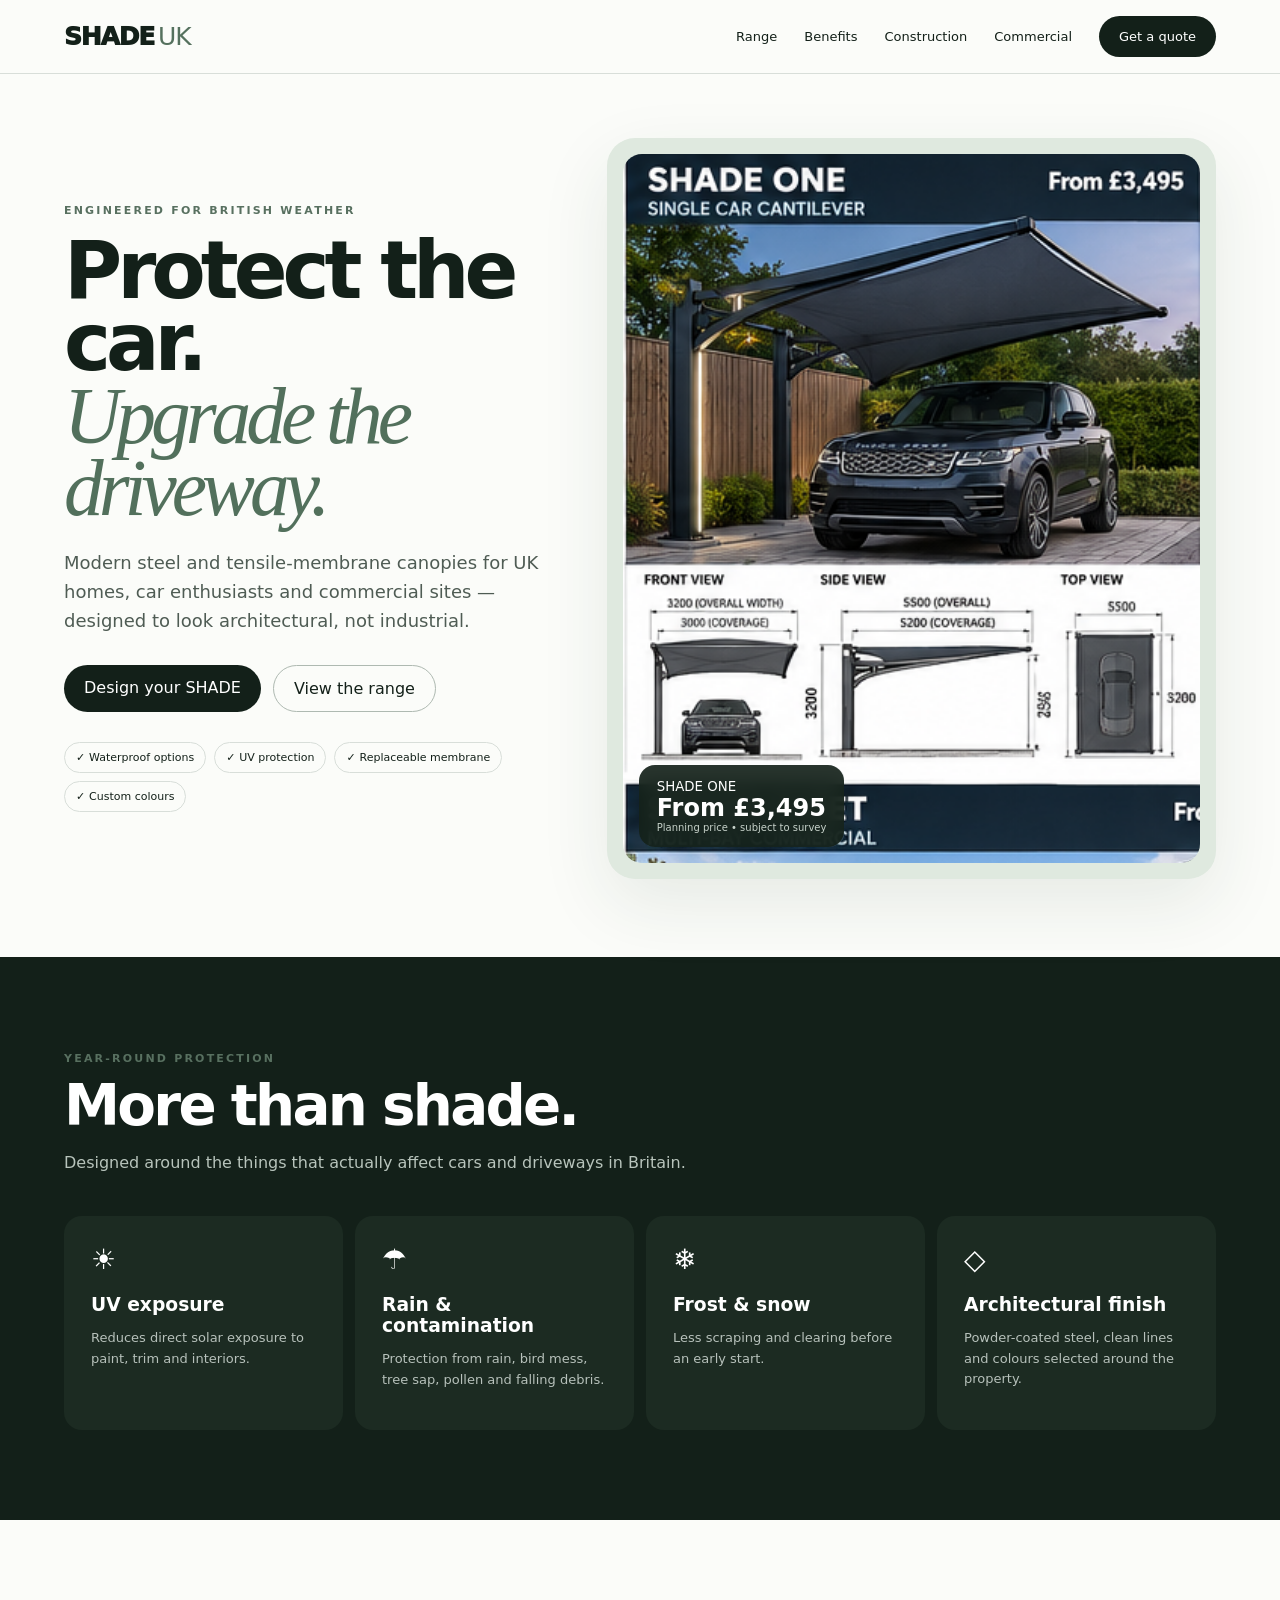
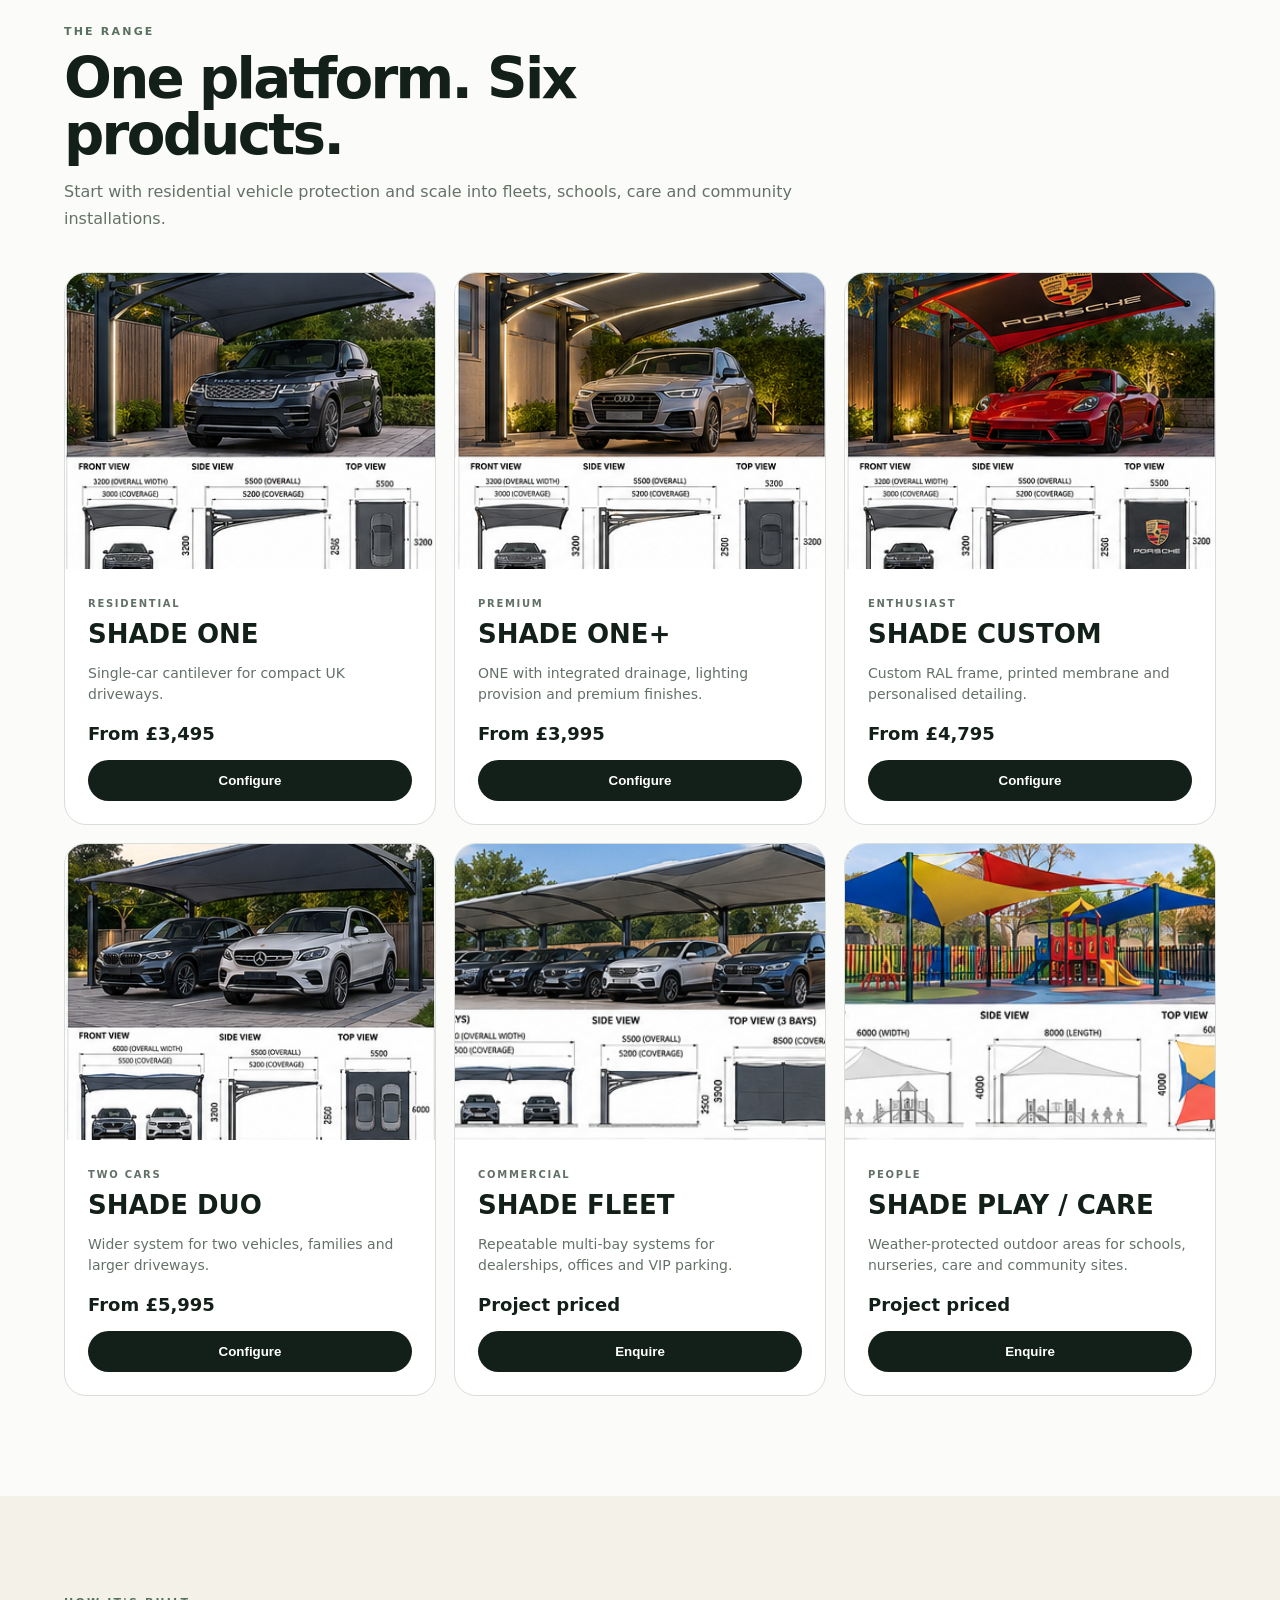
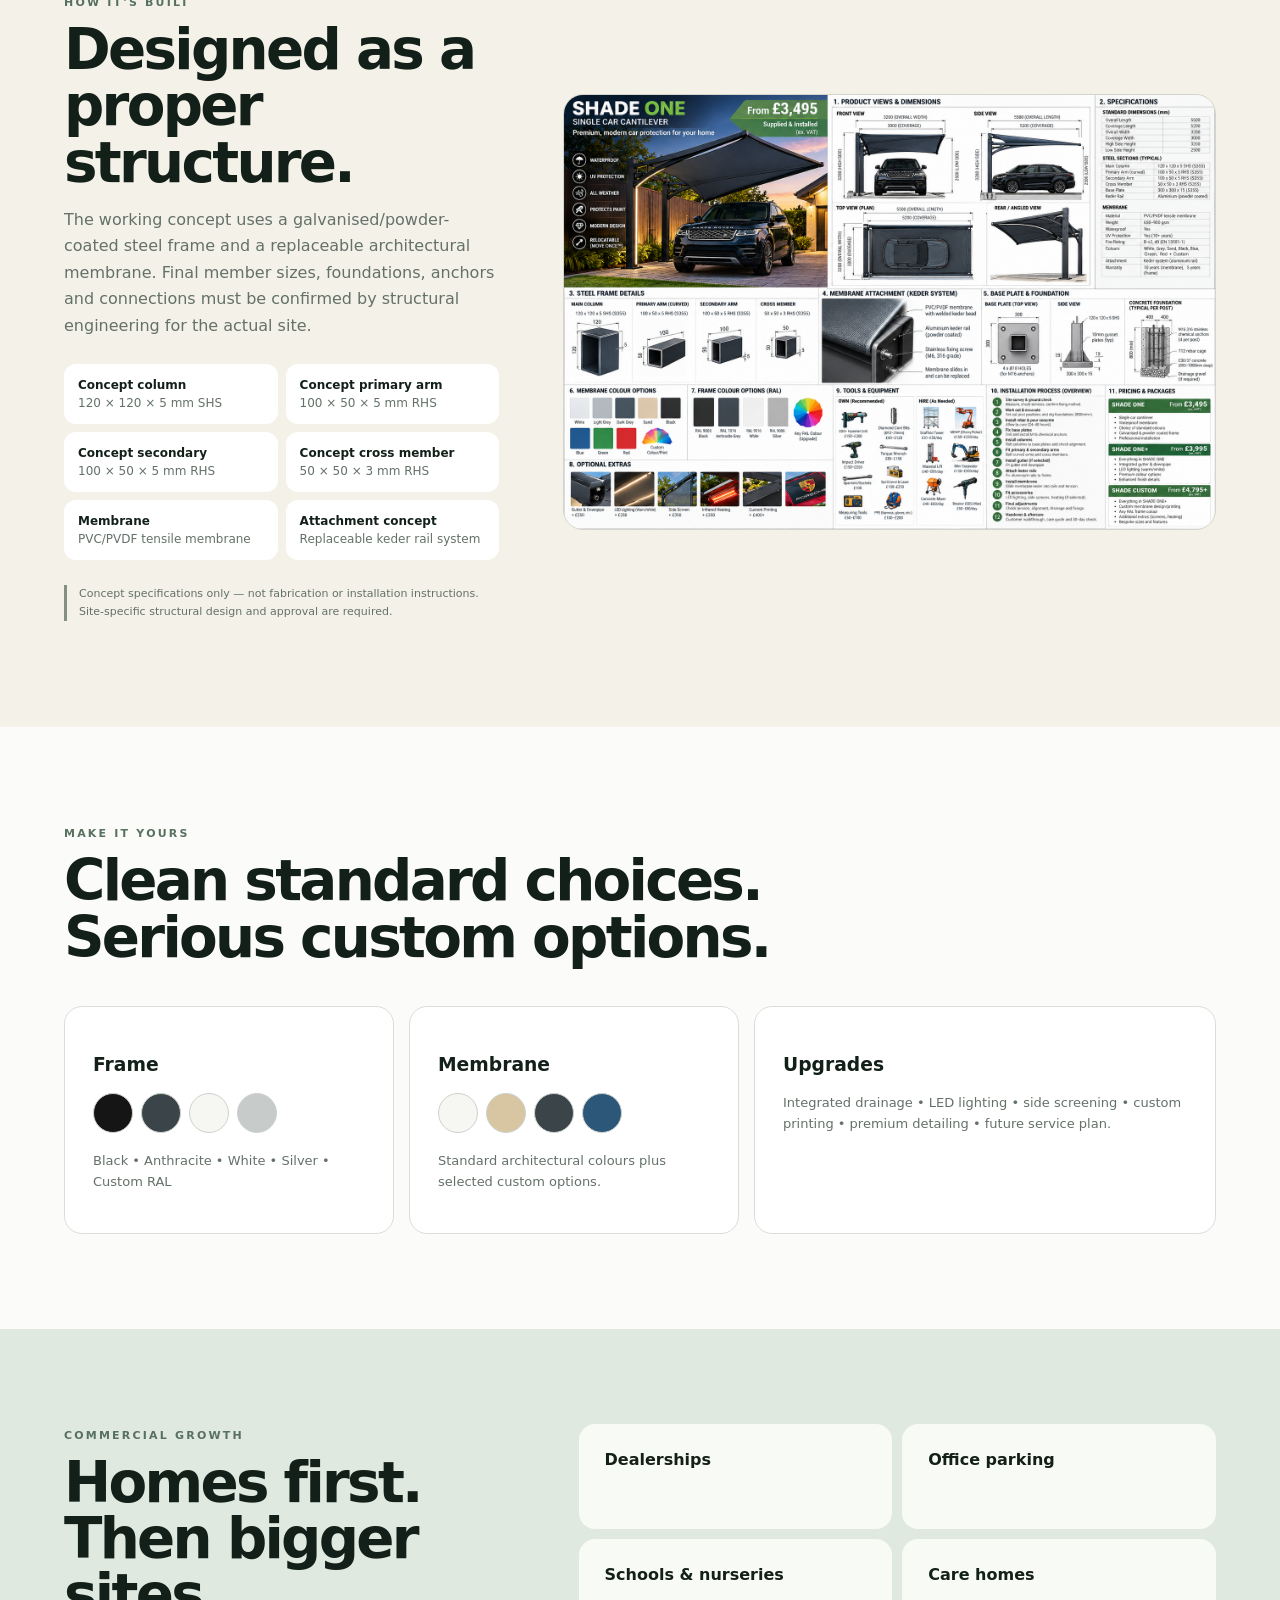
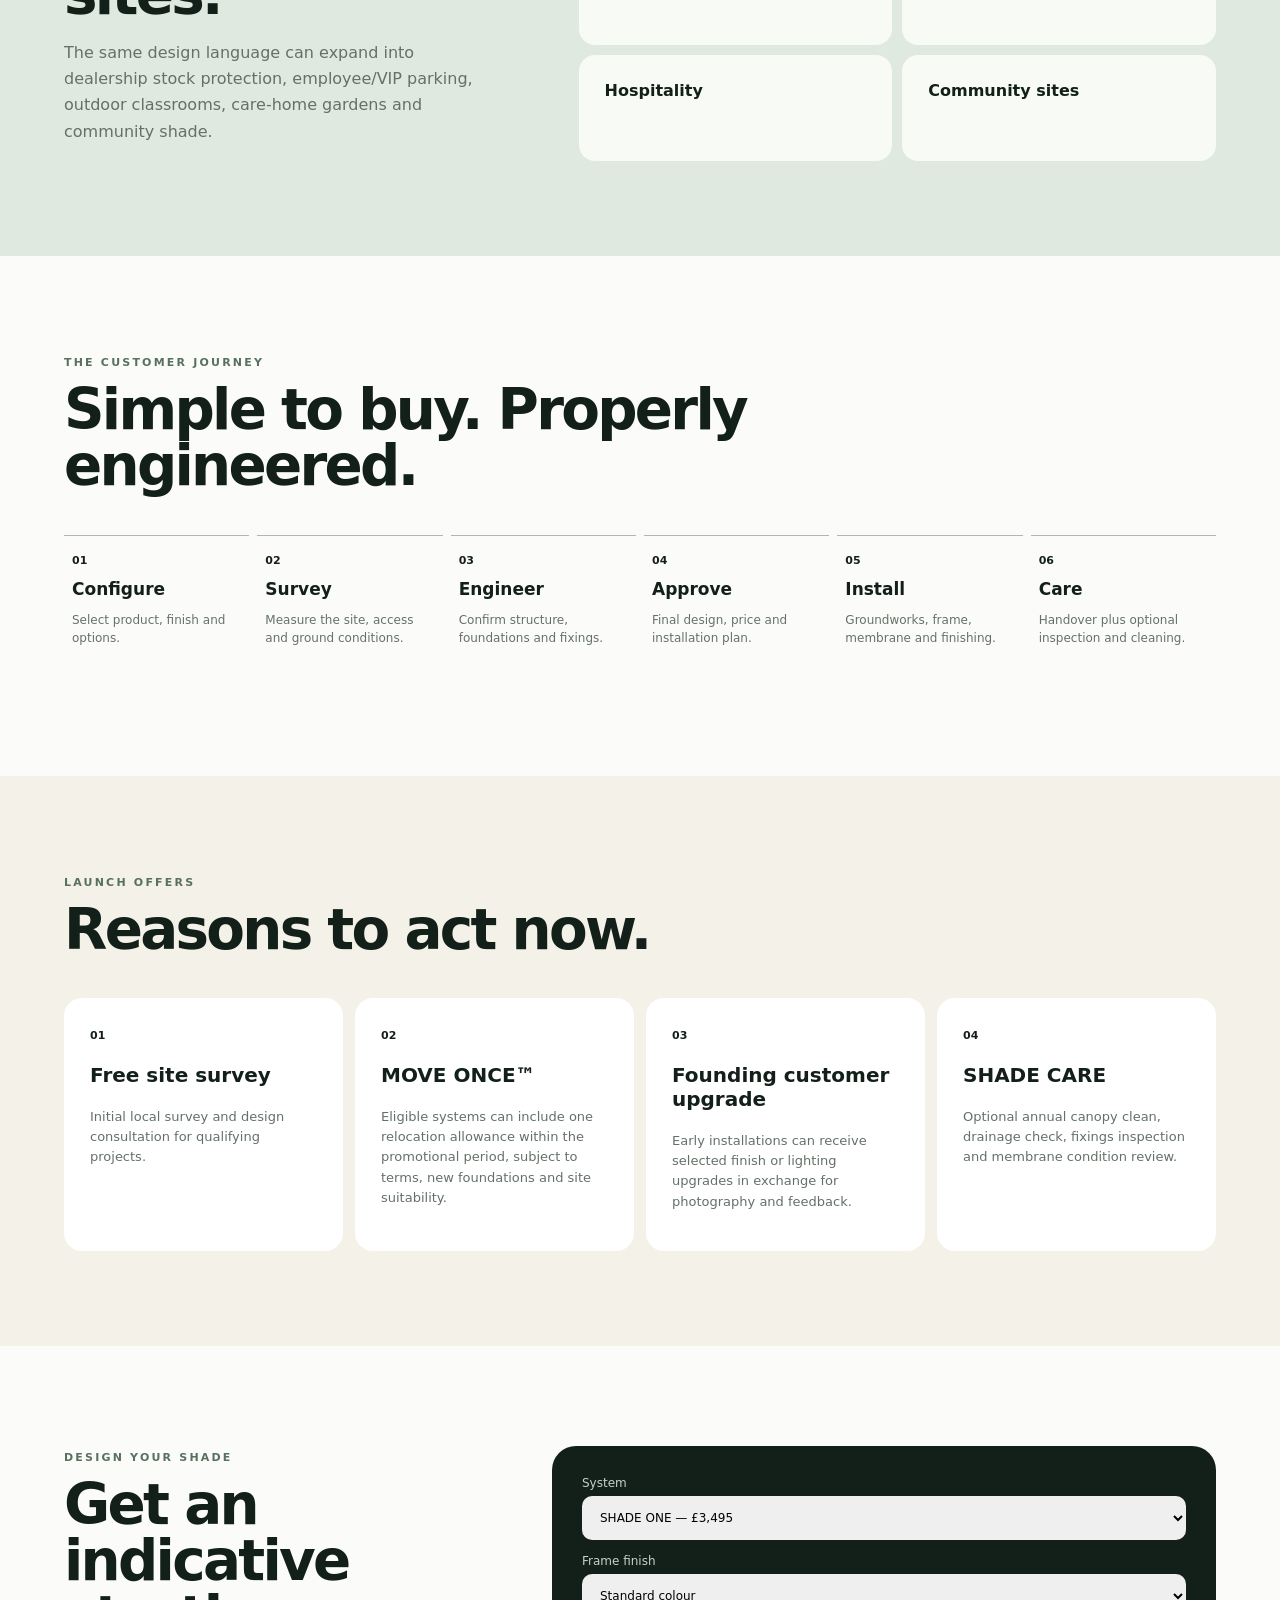
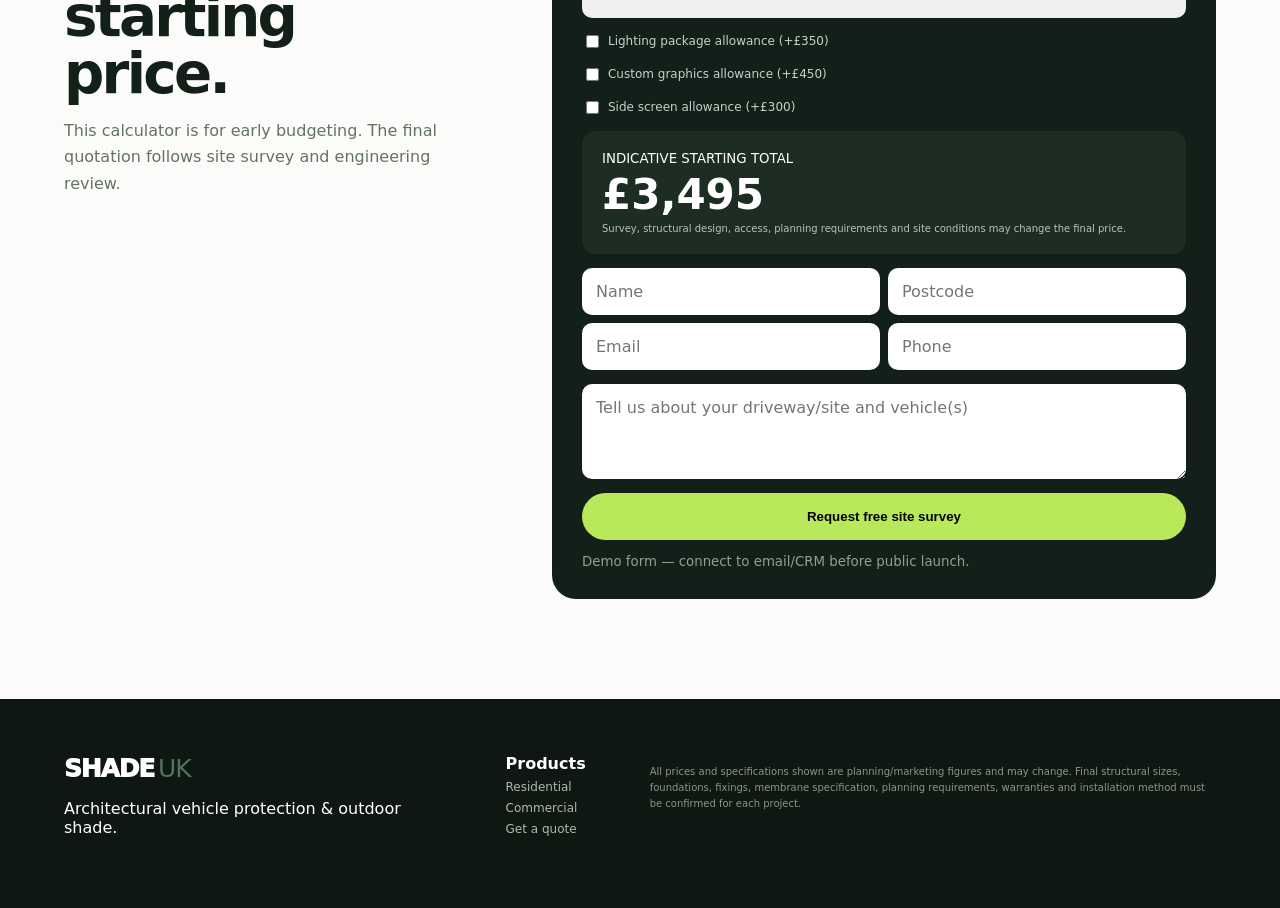
==== index.html @ e21d4f50 "Add files via upload" ====
<!doctype html>
<html lang="en">
<head>
<meta charset="utf-8">
<meta name="viewport" content="width=device-width,initial-scale=1">
<meta name="description" content="SHADE UK — engineered waterproof car canopies and architectural outdoor shade for homes, enthusiasts, fleets, schools and care settings.">
<title>SHADE UK — Architectural Car Canopies</title>
<link rel="stylesheet" href="style.css">
</head>
<body>
<header>
  <a class="brand" href="#top">SHADE<span>UK</span></a>
  <nav>
    <a href="#range">Range</a><a href="#benefits">Benefits</a><a href="#build">Construction</a>
    <a href="#commercial">Commercial</a><a class="pill" href="#quote">Get a quote</a>
  </nav>
  <button class="menu" aria-label="Open menu">☰</button>
</header>

<main id="top">
<section class="hero">
 <div class="hero-copy">
  <div class="eyebrow">ENGINEERED FOR BRITISH WEATHER</div>
  <h1>Protect the car.<br><em>Upgrade the driveway.</em></h1>
  <p>Modern steel and tensile-membrane canopies for UK homes, car enthusiasts and commercial sites — designed to look architectural, not industrial.</p>
  <div class="actions"><a class="cta" href="#quote">Design your SHADE</a><a class="ghost" href="#range">View the range</a></div>
  <div class="proof"><span>Waterproof options</span><span>UV protection</span><span>Replaceable membrane</span><span>Custom colours</span></div>
 </div>
 <div class="hero-card">
   <img src="assets/shade_one.png" alt="SHADE ONE single-car cantilever canopy">
   <div class="hero-price"><small>SHADE ONE</small><strong>From £3,495</strong><span>Planning price • subject to survey</span></div>
 </div>
</section>

<section class="benefits" id="benefits">
 <div class="sectionhead"><span>YEAR-ROUND PROTECTION</span><h2>More than shade.</h2><p>Designed around the things that actually affect cars and driveways in Britain.</p></div>
 <div class="benefit-grid">
  <article><b>☀</b><h3>UV exposure</h3><p>Reduces direct solar exposure to paint, trim and interiors.</p></article>
  <article><b>☂</b><h3>Rain & contamination</h3><p>Protection from rain, bird mess, tree sap, pollen and falling debris.</p></article>
  <article><b>❄</b><h3>Frost & snow</h3><p>Less scraping and clearing before an early start.</p></article>
  <article><b>◇</b><h3>Architectural finish</h3><p>Powder-coated steel, clean lines and colours selected around the property.</p></article>
 </div>
</section>

<section id="range" class="range">
 <div class="sectionhead"><span>THE RANGE</span><h2>One platform. Six products.</h2><p>Start with residential vehicle protection and scale into fleets, schools, care and community installations.</p></div>
 <div class="product-grid">
  <article class="product"><img src="assets/shade_one.png" alt=""><div><span>RESIDENTIAL</span><h3>SHADE ONE</h3><p>Single-car cantilever for compact UK driveways.</p><strong>From £3,495</strong><button data-system="SHADE ONE" data-price="3495">Configure</button></div></article>
  <article class="product"><img src="assets/shade_one_plus.png" alt=""><div><span>PREMIUM</span><h3>SHADE ONE+</h3><p>ONE with integrated drainage, lighting provision and premium finishes.</p><strong>From £3,995</strong><button data-system="SHADE ONE+" data-price="3995">Configure</button></div></article>
  <article class="product"><img src="assets/shade_custom.png" alt=""><div><span>ENTHUSIAST</span><h3>SHADE CUSTOM</h3><p>Custom RAL frame, printed membrane and personalised detailing.</p><strong>From £4,795</strong><button data-system="SHADE CUSTOM" data-price="4795">Configure</button></div></article>
  <article class="product"><img src="assets/shade_duo.png" alt=""><div><span>TWO CARS</span><h3>SHADE DUO</h3><p>Wider system for two vehicles, families and larger driveways.</p><strong>From £5,995</strong><button data-system="SHADE DUO" data-price="5995">Configure</button></div></article>
  <article class="product"><img src="assets/shade_fleet.png" alt=""><div><span>COMMERCIAL</span><h3>SHADE FLEET</h3><p>Repeatable multi-bay systems for dealerships, offices and VIP parking.</p><strong>Project priced</strong><button data-system="SHADE FLEET" data-price="10000">Enquire</button></div></article>
  <article class="product"><img src="assets/shade_play_care.png" alt=""><div><span>PEOPLE</span><h3>SHADE PLAY / CARE</h3><p>Weather-protected outdoor areas for schools, nurseries, care and community sites.</p><strong>Project priced</strong><button data-system="SHADE PLAY / CARE" data-price="4500">Enquire</button></div></article>
 </div>
</section>

<section class="construction" id="build">
 <div class="construction-copy">
  <span>HOW IT'S BUILT</span><h2>Designed as a proper structure.</h2>
  <p>The working concept uses a galvanised/powder-coated steel frame and a replaceable architectural membrane. Final member sizes, foundations, anchors and connections must be confirmed by structural engineering for the actual site.</p>
  <div class="specs">
   <div><b>Concept column</b><span>120 × 120 × 5 mm SHS</span></div>
   <div><b>Concept primary arm</b><span>100 × 50 × 5 mm RHS</span></div>
   <div><b>Concept secondary</b><span>100 × 50 × 5 mm RHS</span></div>
   <div><b>Concept cross member</b><span>50 × 50 × 3 mm RHS</span></div>
   <div><b>Membrane</b><span>PVC/PVDF tensile membrane</span></div>
   <div><b>Attachment concept</b><span>Replaceable keder rail system</span></div>
  </div>
  <p class="warning">Concept specifications only — not fabrication or installation instructions. Site-specific structural design and approval are required.</p>
 </div>
 <img src="assets/shade-one-detail.png" alt="SHADE ONE product and engineering concept sheet">
</section>

<section class="options">
 <div class="sectionhead"><span>MAKE IT YOURS</span><h2>Clean standard choices. Serious custom options.</h2></div>
 <div class="option-grid">
  <article><h3>Frame</h3><div class="swatches"><i class="black"></i><i class="anth"></i><i class="white"></i><i class="silver"></i></div><p>Black • Anthracite • White • Silver • Custom RAL</p></article>
  <article><h3>Membrane</h3><div class="swatches"><i class="white"></i><i class="sand"></i><i class="anth"></i><i class="blue"></i></div><p>Standard architectural colours plus selected custom options.</p></article>
  <article><h3>Upgrades</h3><p>Integrated drainage • LED lighting • side screening • custom printing • premium detailing • future service plan.</p></article>
 </div>
</section>

<section class="commercial" id="commercial">
 <div><span>COMMERCIAL GROWTH</span><h2>Homes first.<br>Then bigger sites.</h2><p>The same design language can expand into dealership stock protection, employee/VIP parking, outdoor classrooms, care-home gardens and community shade.</p></div>
 <div class="commercial-cards"><article>Dealerships</article><article>Office parking</article><article>Schools & nurseries</article><article>Care homes</article><article>Hospitality</article><article>Community sites</article></div>
</section>

<section class="process">
 <div class="sectionhead"><span>THE CUSTOMER JOURNEY</span><h2>Simple to buy. Properly engineered.</h2></div>
 <ol>
  <li><b>01</b><strong>Configure</strong><span>Select product, finish and options.</span></li>
  <li><b>02</b><strong>Survey</strong><span>Measure the site, access and ground conditions.</span></li>
  <li><b>03</b><strong>Engineer</strong><span>Confirm structure, foundations and fixings.</span></li>
  <li><b>04</b><strong>Approve</strong><span>Final design, price and installation plan.</span></li>
  <li><b>05</b><strong>Install</strong><span>Groundworks, frame, membrane and finishing.</span></li>
  <li><b>06</b><strong>Care</strong><span>Handover plus optional inspection and cleaning.</span></li>
 </ol>
</section>

<section class="offers">
 <div class="sectionhead"><span>LAUNCH OFFERS</span><h2>Reasons to act now.</h2></div>
 <div class="offer-grid">
  <article><span>01</span><h3>Free site survey</h3><p>Initial local survey and design consultation for qualifying projects.</p></article>
  <article><span>02</span><h3>MOVE ONCE™</h3><p>Eligible systems can include one relocation allowance within the promotional period, subject to terms, new foundations and site suitability.</p></article>
  <article><span>03</span><h3>Founding customer upgrade</h3><p>Early installations can receive selected finish or lighting upgrades in exchange for photography and feedback.</p></article>
  <article><span>04</span><h3>SHADE CARE</h3><p>Optional annual canopy clean, drainage check, fixings inspection and membrane condition review.</p></article>
 </div>
</section>

<section class="quote" id="quote">
 <div class="quote-copy"><span>DESIGN YOUR SHADE</span><h2>Get an indicative starting price.</h2><p>This calculator is for early budgeting. The final quotation follows site survey and engineering review.</p></div>
 <form id="builder">
  <label>System<select id="system">
   <option value="3495">SHADE ONE — £3,495</option>
   <option value="3995">SHADE ONE+ — £3,995</option>
   <option value="4795">SHADE CUSTOM — £4,795+</option>
   <option value="5995">SHADE DUO — £5,995+</option>
   <option value="10000">SHADE FLEET — project from £10,000</option>
   <option value="4500">SHADE PLAY / CARE — project from £4,500</option>
  </select></label>
  <label>Frame finish<select id="frame"><option value="0">Standard colour</option><option value="250">Custom RAL +£250 allowance</option></select></label>
  <label class="check"><input id="lights" type="checkbox"> Lighting package allowance (+£350)</label>
  <label class="check"><input id="graphics" type="checkbox"> Custom graphics allowance (+£450)</label>
  <label class="check"><input id="screen" type="checkbox"> Side screen allowance (+£300)</label>
  <div class="estimate"><small>INDICATIVE STARTING TOTAL</small><strong id="total">£3,495</strong><span>Survey, structural design, access, planning requirements and site conditions may change the final price.</span></div>
  <div class="fields"><input placeholder="Name"><input placeholder="Postcode"><input type="email" placeholder="Email"><input placeholder="Phone"></div>
  <textarea placeholder="Tell us about your driveway/site and vehicle(s)"></textarea>
  <button type="button" id="survey">Request free site survey</button>
  <small class="demo">Demo form — connect to email/CRM before public launch.</small>
 </form>
</section>
</main>

<footer>
 <div><a class="brand" href="#top">SHADE<span>UK</span></a><p>Architectural vehicle protection & outdoor shade.</p></div>
 <div><b>Products</b><a href="#range">Residential</a><a href="#commercial">Commercial</a><a href="#quote">Get a quote</a></div>
 <p class="fine">All prices and specifications shown are planning/marketing figures and may change. Final structural sizes, foundations, fixings, membrane specification, planning requirements, warranties and installation method must be confirmed for each project.</p>
</footer>
<script src="app.js"></script>
</body></html>
---- style.css ----
:root{--ink:#132019;--forest:#203b2b;--sage:#dfe9df;--cream:#f4f1e8;--acid:#b9e85b;--muted:#647168;--line:#d8ded9;--white:#fff}
*{box-sizing:border-box}html{scroll-behavior:smooth}body{margin:0;font-family:Inter,ui-sans-serif,system-ui,-apple-system,BlinkMacSystemFont,"Segoe UI",sans-serif;color:var(--ink);background:#fbfcf9}a{color:inherit}
header{height:74px;padding:0 5vw;display:flex;align-items:center;justify-content:space-between;position:sticky;top:0;z-index:20;background:#fbfcf9ee;backdrop-filter:blur(14px);border-bottom:1px solid var(--line)}
.brand{text-decoration:none;font-size:25px;font-weight:950;letter-spacing:-1.2px}.brand span{font-weight:400;margin-left:4px;color:#55715e}nav{display:flex;gap:27px;align-items:center}nav a{text-decoration:none;font-size:13px}.pill,.cta{padding:13px 20px;border-radius:999px;background:var(--ink);color:white;text-decoration:none}.menu{display:none;border:0;background:none;font-size:24px}
.hero{padding:64px 5vw 78px;display:grid;grid-template-columns:.88fr 1.12fr;gap:5vw;align-items:center}.eyebrow,.sectionhead>span,.construction-copy>span,.commercial>div>span,.quote-copy>span{font-size:11px;font-weight:850;letter-spacing:2.2px;color:#587060}.hero h1{font-size:clamp(52px,6.2vw,94px);line-height:.91;letter-spacing:-5px;margin:18px 0 25px}.hero h1 em{font-family:Georgia,serif;font-weight:400;color:#52705c}.hero-copy>p{font-size:18px;line-height:1.6;color:#4f5c54;max-width:630px}.actions{display:flex;gap:12px;margin:30px 0}.ghost{padding:13px 20px;border:1px solid #aeb9b1;border-radius:999px;text-decoration:none}.proof{display:flex;flex-wrap:wrap;gap:8px}.proof span{font-size:11px;border:1px solid var(--line);border-radius:999px;padding:8px 11px}.proof span:before{content:"✓ ";font-weight:900}.hero-card{position:relative;background:var(--sage);padding:16px;border-radius:28px;box-shadow:0 25px 70px #203b2b18}.hero-card img{display:block;width:100%;border-radius:19px}.hero-price{position:absolute;left:32px;bottom:32px;background:#132019e8;color:white;border-radius:16px;padding:14px 18px;backdrop-filter:blur(10px)}.hero-price>*{display:block}.hero-price strong{font-size:24px}.hero-price span{font-size:10px;color:#c7d2ca}
section{scroll-margin-top:74px}.sectionhead{max-width:780px;margin-bottom:40px}.sectionhead h2,.construction h2,.commercial h2,.quote h2{font-size:clamp(38px,4.4vw,66px);letter-spacing:-2.7px;line-height:1;margin:12px 0}.sectionhead p,.construction p,.commercial p,.quote-copy p{color:var(--muted);line-height:1.65}
.benefits{padding:90px 5vw;background:var(--ink);color:white}.benefits .sectionhead p{color:#b8c4bc}.benefit-grid{display:grid;grid-template-columns:repeat(4,1fr);gap:12px}.benefit-grid article{padding:27px;border-radius:18px;background:#1c2b22}.benefit-grid b{font-size:28px}.benefit-grid h3{margin:18px 0 8px}.benefit-grid p{font-size:13px;line-height:1.55;color:#b7c1bb}
.range{padding:100px 5vw}.product-grid{display:grid;grid-template-columns:repeat(3,1fr);gap:18px}.product{border:1px solid var(--line);background:white;border-radius:22px;overflow:hidden;transition:.2s}.product:hover{transform:translateY(-4px);box-shadow:0 18px 45px #13201913}.product img{width:100%;aspect-ratio:1.25/1;object-fit:cover;display:block;background:#eef2ee}.product>div{padding:23px}.product span{font-size:10px;letter-spacing:1.7px;font-weight:850;color:#617168}.product h3{font-size:26px;margin:8px 0}.product p{font-size:14px;color:var(--muted);min-height:44px;line-height:1.5}.product strong{display:block;font-size:18px;margin:16px 0}.product button{width:100%;border:0;border-radius:999px;padding:13px;background:var(--ink);color:white;font-weight:800;cursor:pointer}
.construction{padding:95px 5vw;background:var(--cream);display:grid;grid-template-columns:.8fr 1.2fr;gap:5vw;align-items:center}.construction img{width:100%;border-radius:20px;border:1px solid #d4d4cd}.specs{display:grid;grid-template-columns:1fr 1fr;gap:8px;margin:25px 0}.specs div{background:white;padding:14px;border-radius:12px}.specs b,.specs span{display:block;font-size:12px}.specs span{color:var(--muted);margin-top:4px}.warning{font-size:11px!important;border-left:3px solid #829180;padding-left:12px}
.options{padding:95px 5vw}.option-grid{display:grid;grid-template-columns:1fr 1fr 1.4fr;gap:15px}.option-grid article{padding:28px;border:1px solid var(--line);border-radius:18px;background:white}.option-grid p{color:var(--muted);font-size:13px;line-height:1.55}.swatches{display:flex;gap:8px;margin:18px 0}.swatches i{width:40px;height:40px;border-radius:50%;border:1px solid #ccd2ce}.black{background:#151515}.anth{background:#3b4448}.white{background:#f6f6f2}.silver{background:#c7cbca}.sand{background:#d8c5a2}.blue{background:#2d5778}
.commercial{padding:95px 5vw;background:#dfe9df;display:grid;grid-template-columns:.8fr 1.2fr;gap:7vw}.commercial-cards{display:grid;grid-template-columns:repeat(2,1fr);gap:10px}.commercial-cards article{padding:26px;background:#f8faf6;border-radius:16px;font-weight:800}
.process{padding:95px 5vw}.process ol{list-style:none;padding:0;display:grid;grid-template-columns:repeat(6,1fr);gap:8px}.process li{border-top:1px solid #aeb8b1;padding:18px 8px;display:grid;gap:12px}.process li b{font-size:11px}.process li strong{font-size:17px}.process li span{font-size:12px;color:var(--muted);line-height:1.5}
.offers{padding:95px 5vw;background:var(--cream)}.offer-grid{display:grid;grid-template-columns:repeat(4,1fr);gap:12px}.offer-grid article{background:white;border-radius:18px;padding:26px}.offer-grid article>span{font-size:11px;font-weight:900}.offer-grid h3{font-size:20px}.offer-grid p{font-size:13px;color:var(--muted);line-height:1.55}
.quote{padding:100px 5vw;display:grid;grid-template-columns:.75fr 1.25fr;gap:7vw}.quote form{background:var(--ink);color:white;border-radius:24px;padding:30px;display:grid;gap:14px}.quote label{font-size:12px;color:#c7d0ca;display:grid;gap:6px}.quote select,.quote input,.quote textarea{width:100%;border:0;border-radius:10px;padding:14px;font:inherit}.check{display:flex!important;grid-template-columns:auto 1fr!important;align-items:center}.check input{width:auto}.estimate{padding:20px;background:#1d2d23;border-radius:14px}.estimate>*{display:block}.estimate strong{font-size:42px;margin:4px 0}.estimate span{font-size:10px;color:#b7c3bb}.fields{display:grid;grid-template-columns:1fr 1fr;gap:8px}.quote textarea{min-height:95px;resize:vertical}.quote button{border:0;border-radius:999px;padding:16px;background:var(--acid);font-weight:900;cursor:pointer}.demo{color:#91a096}
footer{padding:55px 5vw;background:#0f1712;color:white;display:grid;grid-template-columns:1fr auto 1.5fr;gap:5vw;align-items:start}footer div:nth-child(2){display:grid;gap:7px}footer div:nth-child(2) a{font-size:12px;color:#aeb9b1;text-decoration:none}.fine{font-size:10px;color:#89968d;line-height:1.6}
@media(max-width:950px){nav{display:none}.menu{display:block}.hero,.construction,.commercial,.quote{grid-template-columns:1fr}.product-grid{grid-template-columns:1fr 1fr}.benefit-grid,.offer-grid{grid-template-columns:1fr 1fr}.process ol{grid-template-columns:repeat(3,1fr)}footer{grid-template-columns:1fr}.hero-price{position:static;margin-top:10px}}
@media(max-width:600px){header{padding:0 20px}.hero,.benefits,.range,.construction,.options,.commercial,.process,.offers,.quote{padding-left:20px;padding-right:20px}.hero{padding-top:38px}.hero h1{font-size:50px;letter-spacing:-3px}.actions{flex-direction:column;text-align:center}.product-grid,.benefit-grid,.offer-grid,.option-grid,.commercial-cards,.process ol,.fields,.specs{grid-template-columns:1fr}.product p{min-height:auto}.hero-card{padding:9px;border-radius:18px}}
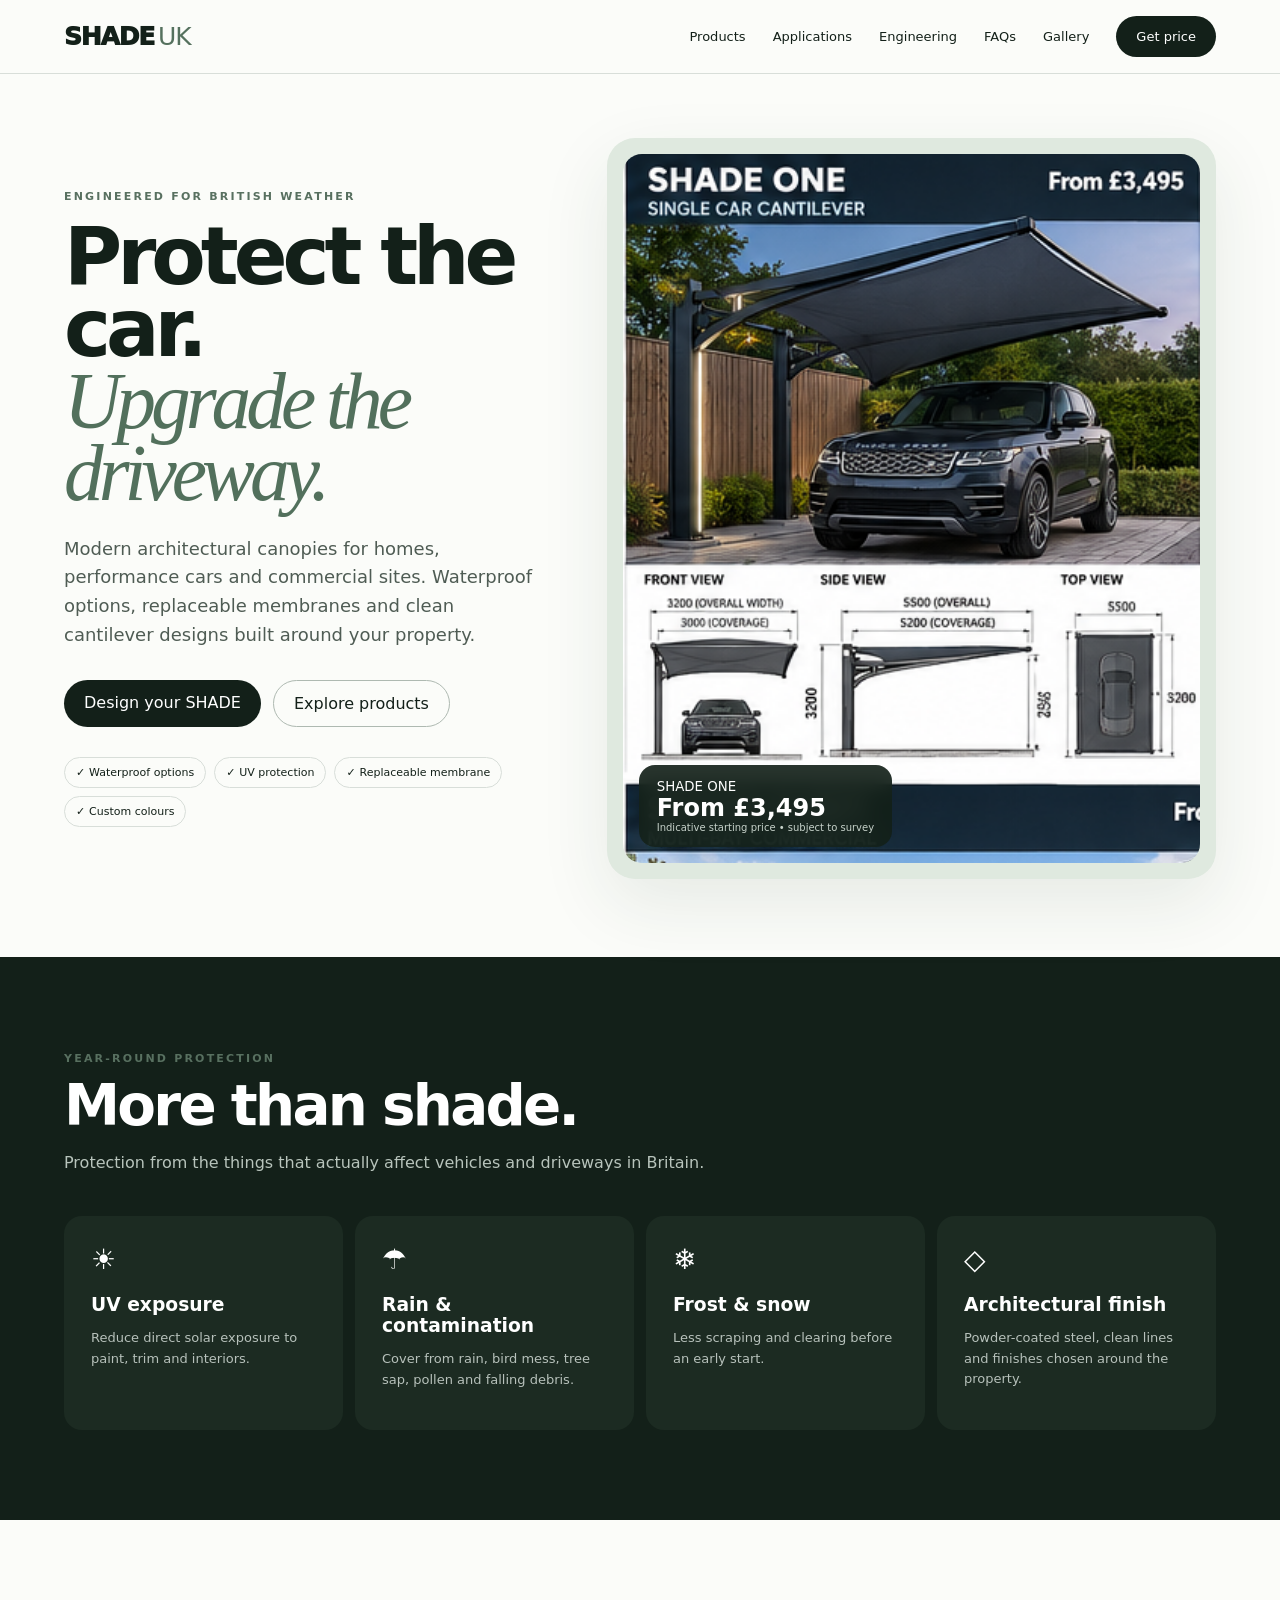
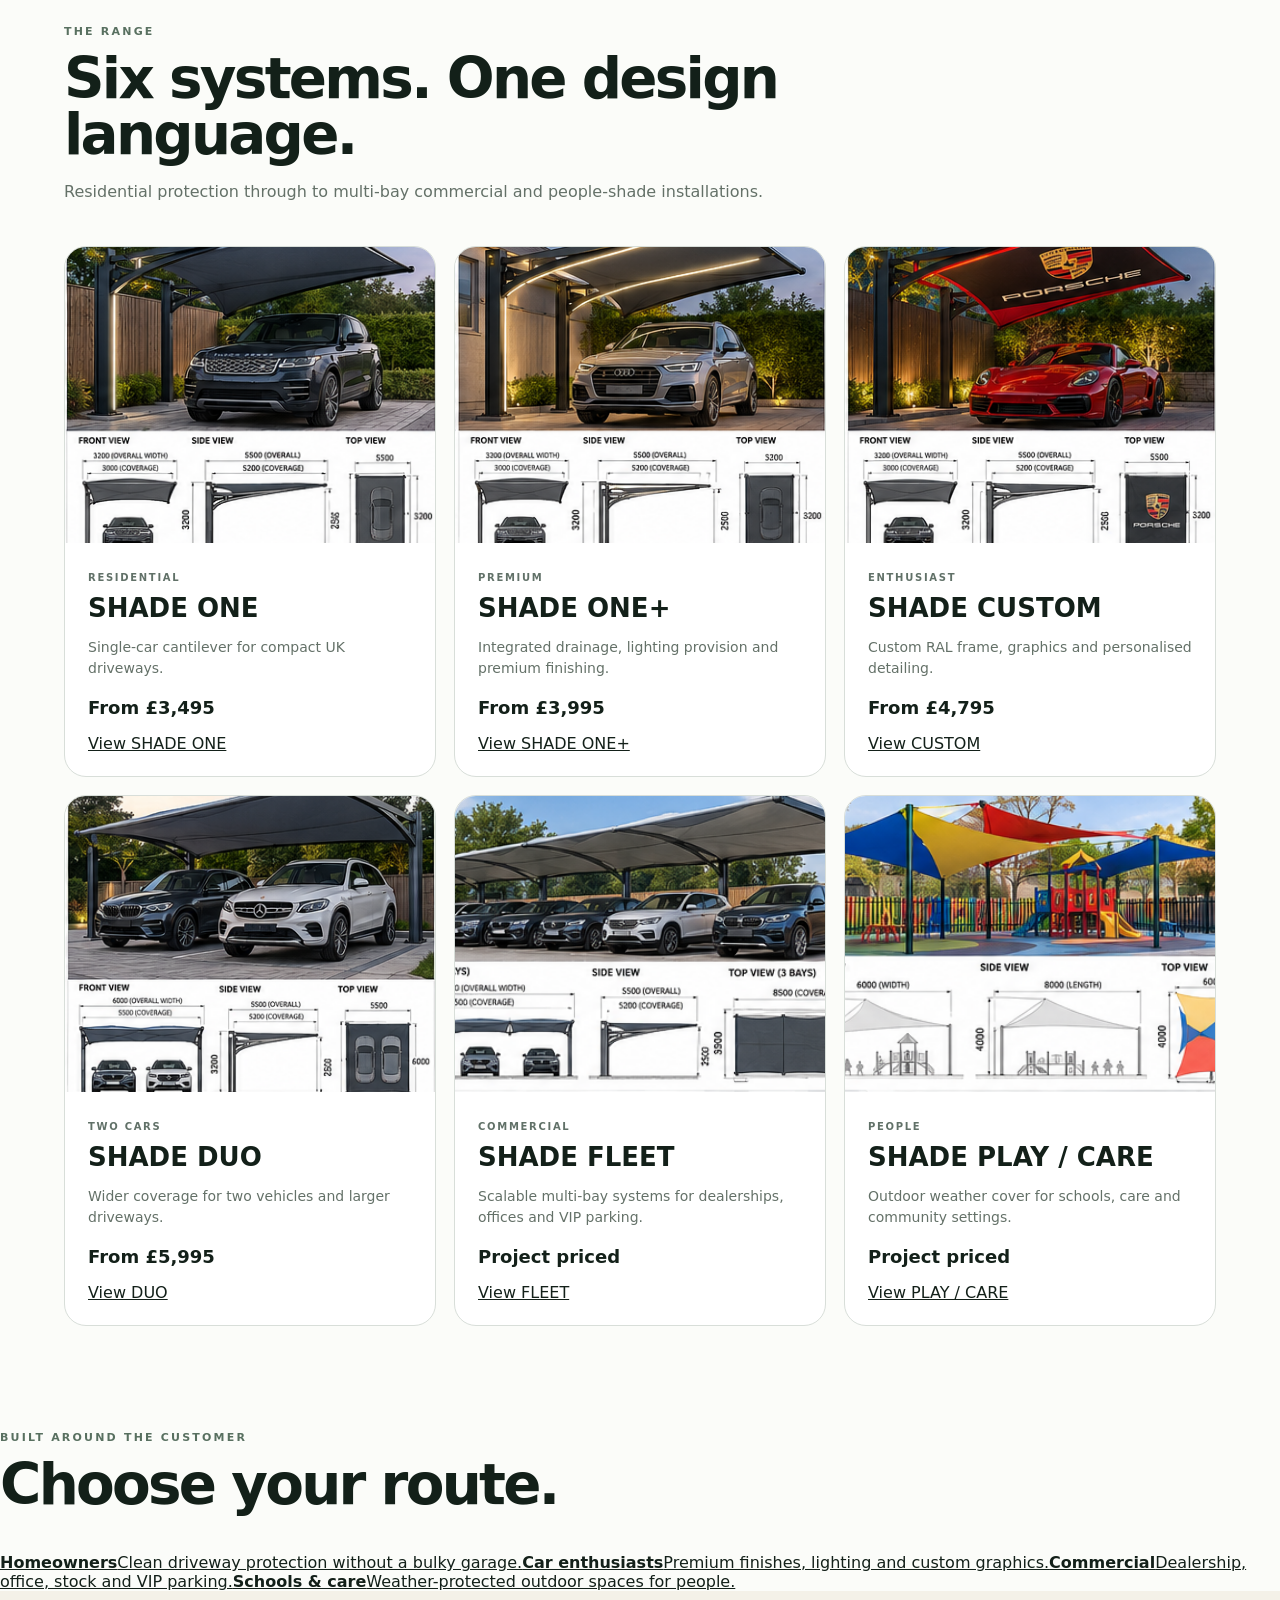
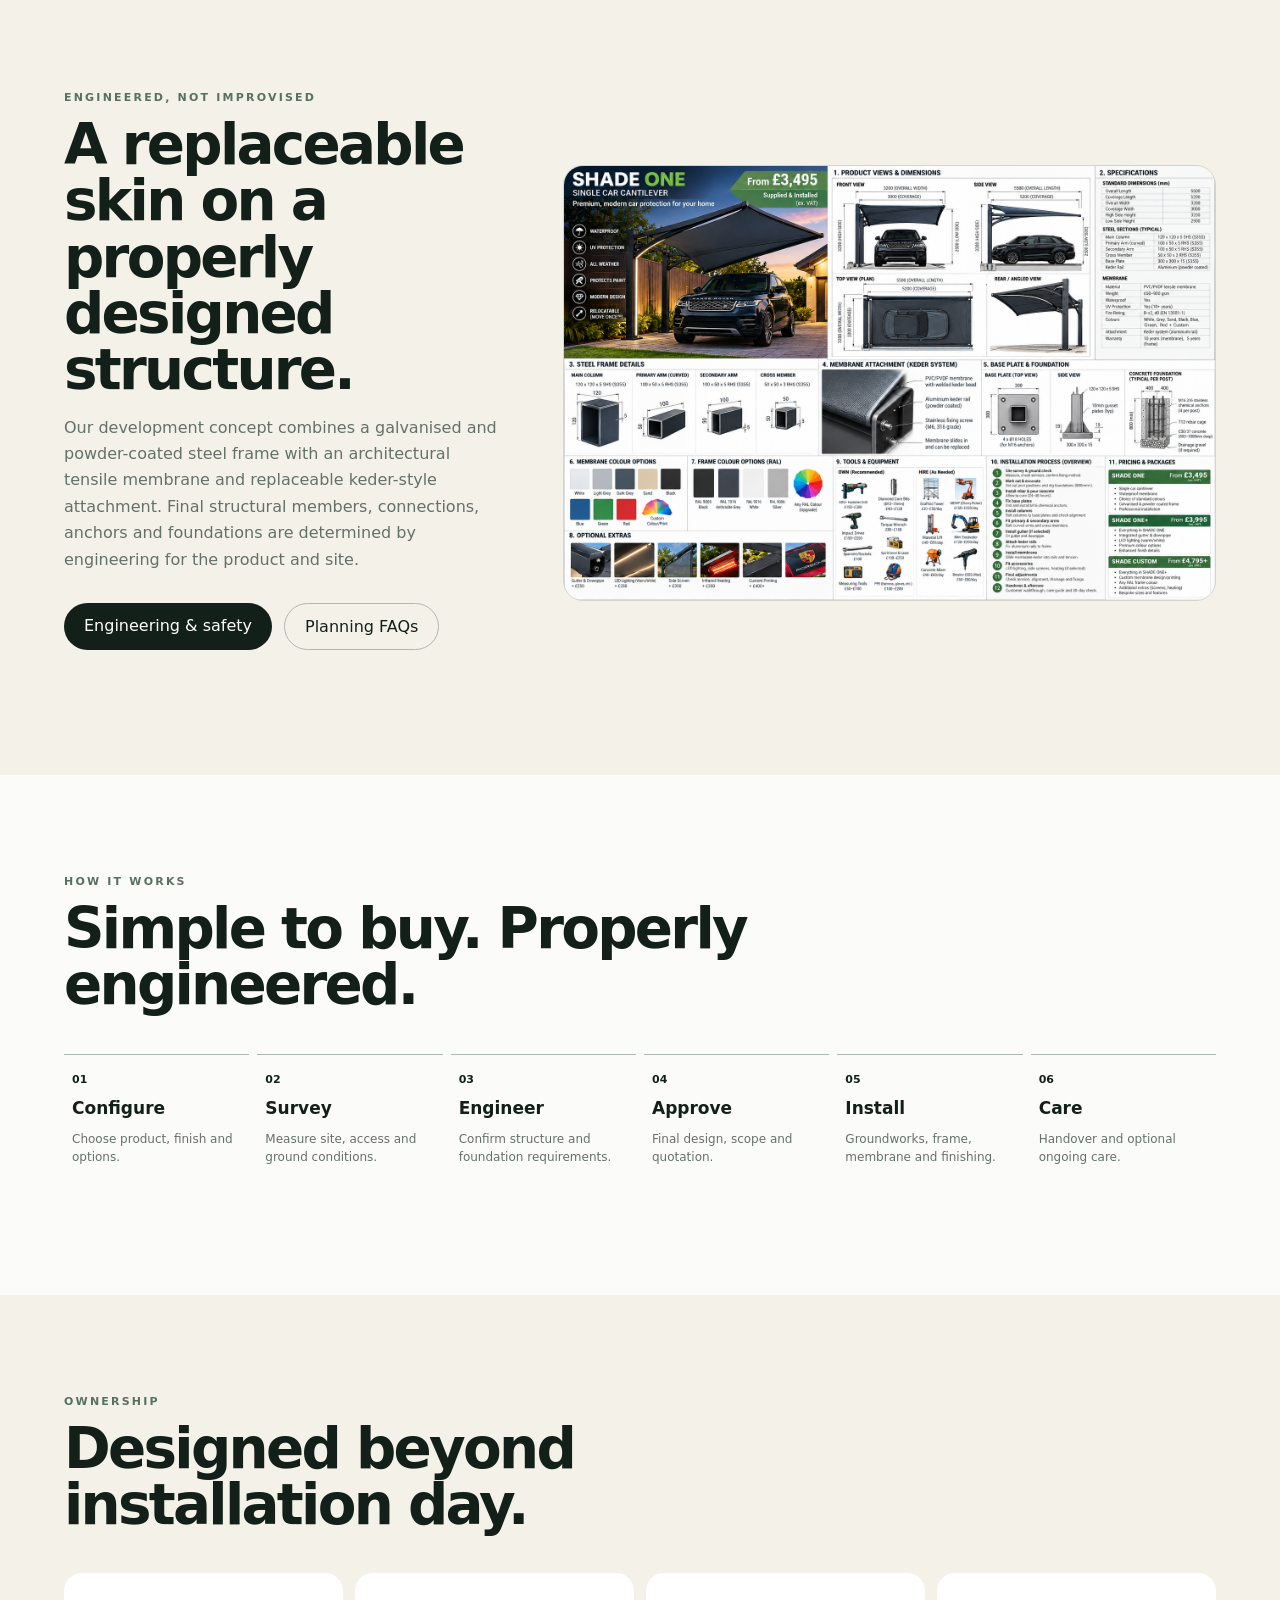
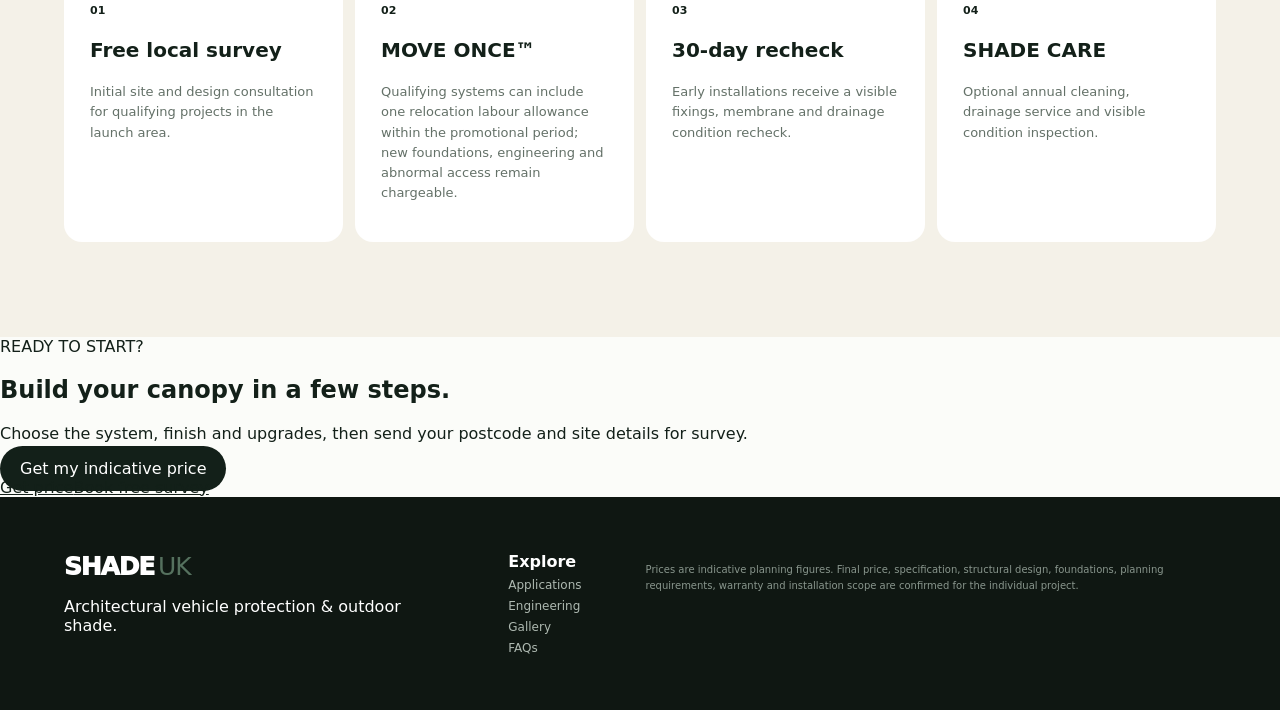
==== commit ffe299dd: "Upgrade SHADE UK homepage navigation and product journeys" ====
--- a/index.html
+++ b/index.html
@@ -1,140 +1 @@
-<!doctype html>
-<html lang="en">
-<head>
-<meta charset="utf-8">
-<meta name="viewport" content="width=device-width,initial-scale=1">
-<meta name="description" content="SHADE UK — engineered waterproof car canopies and architectural outdoor shade for homes, enthusiasts, fleets, schools and care settings.">
-<title>SHADE UK — Architectural Car Canopies</title>
-<link rel="stylesheet" href="style.css">
-</head>
-<body>
-<header>
-  <a class="brand" href="#top">SHADE<span>UK</span></a>
-  <nav>
-    <a href="#range">Range</a><a href="#benefits">Benefits</a><a href="#build">Construction</a>
-    <a href="#commercial">Commercial</a><a class="pill" href="#quote">Get a quote</a>
-  </nav>
-  <button class="menu" aria-label="Open menu">☰</button>
-</header>
-
-<main id="top">
-<section class="hero">
- <div class="hero-copy">
-  <div class="eyebrow">ENGINEERED FOR BRITISH WEATHER</div>
-  <h1>Protect the car.<br><em>Upgrade the driveway.</em></h1>
-  <p>Modern steel and tensile-membrane canopies for UK homes, car enthusiasts and commercial sites — designed to look architectural, not industrial.</p>
-  <div class="actions"><a class="cta" href="#quote">Design your SHADE</a><a class="ghost" href="#range">View the range</a></div>
-  <div class="proof"><span>Waterproof options</span><span>UV protection</span><span>Replaceable membrane</span><span>Custom colours</span></div>
- </div>
- <div class="hero-card">
-   <img src="assets/shade_one.png" alt="SHADE ONE single-car cantilever canopy">
-   <div class="hero-price"><small>SHADE ONE</small><strong>From £3,495</strong><span>Planning price • subject to survey</span></div>
- </div>
-</section>
-
-<section class="benefits" id="benefits">
- <div class="sectionhead"><span>YEAR-ROUND PROTECTION</span><h2>More than shade.</h2><p>Designed around the things that actually affect cars and driveways in Britain.</p></div>
- <div class="benefit-grid">
-  <article><b>☀</b><h3>UV exposure</h3><p>Reduces direct solar exposure to paint, trim and interiors.</p></article>
-  <article><b>☂</b><h3>Rain & contamination</h3><p>Protection from rain, bird mess, tree sap, pollen and falling debris.</p></article>
-  <article><b>❄</b><h3>Frost & snow</h3><p>Less scraping and clearing before an early start.</p></article>
-  <article><b>◇</b><h3>Architectural finish</h3><p>Powder-coated steel, clean lines and colours selected around the property.</p></article>
- </div>
-</section>
-
-<section id="range" class="range">
- <div class="sectionhead"><span>THE RANGE</span><h2>One platform. Six products.</h2><p>Start with residential vehicle protection and scale into fleets, schools, care and community installations.</p></div>
- <div class="product-grid">
-  <article class="product"><img src="assets/shade_one.png" alt=""><div><span>RESIDENTIAL</span><h3>SHADE ONE</h3><p>Single-car cantilever for compact UK driveways.</p><strong>From £3,495</strong><button data-system="SHADE ONE" data-price="3495">Configure</button></div></article>
-  <article class="product"><img src="assets/shade_one_plus.png" alt=""><div><span>PREMIUM</span><h3>SHADE ONE+</h3><p>ONE with integrated drainage, lighting provision and premium finishes.</p><strong>From £3,995</strong><button data-system="SHADE ONE+" data-price="3995">Configure</button></div></article>
-  <article class="product"><img src="assets/shade_custom.png" alt=""><div><span>ENTHUSIAST</span><h3>SHADE CUSTOM</h3><p>Custom RAL frame, printed membrane and personalised detailing.</p><strong>From £4,795</strong><button data-system="SHADE CUSTOM" data-price="4795">Configure</button></div></article>
-  <article class="product"><img src="assets/shade_duo.png" alt=""><div><span>TWO CARS</span><h3>SHADE DUO</h3><p>Wider system for two vehicles, families and larger driveways.</p><strong>From £5,995</strong><button data-system="SHADE DUO" data-price="5995">Configure</button></div></article>
-  <article class="product"><img src="assets/shade_fleet.png" alt=""><div><span>COMMERCIAL</span><h3>SHADE FLEET</h3><p>Repeatable multi-bay systems for dealerships, offices and VIP parking.</p><strong>Project priced</strong><button data-system="SHADE FLEET" data-price="10000">Enquire</button></div></article>
-  <article class="product"><img src="assets/shade_play_care.png" alt=""><div><span>PEOPLE</span><h3>SHADE PLAY / CARE</h3><p>Weather-protected outdoor areas for schools, nurseries, care and community sites.</p><strong>Project priced</strong><button data-system="SHADE PLAY / CARE" data-price="4500">Enquire</button></div></article>
- </div>
-</section>
-
-<section class="construction" id="build">
- <div class="construction-copy">
-  <span>HOW IT'S BUILT</span><h2>Designed as a proper structure.</h2>
-  <p>The working concept uses a galvanised/powder-coated steel frame and a replaceable architectural membrane. Final member sizes, foundations, anchors and connections must be confirmed by structural engineering for the actual site.</p>
-  <div class="specs">
-   <div><b>Concept column</b><span>120 × 120 × 5 mm SHS</span></div>
-   <div><b>Concept primary arm</b><span>100 × 50 × 5 mm RHS</span></div>
-   <div><b>Concept secondary</b><span>100 × 50 × 5 mm RHS</span></div>
-   <div><b>Concept cross member</b><span>50 × 50 × 3 mm RHS</span></div>
-   <div><b>Membrane</b><span>PVC/PVDF tensile membrane</span></div>
-   <div><b>Attachment concept</b><span>Replaceable keder rail system</span></div>
-  </div>
-  <p class="warning">Concept specifications only — not fabrication or installation instructions. Site-specific structural design and approval are required.</p>
- </div>
- <img src="assets/shade-one-detail.png" alt="SHADE ONE product and engineering concept sheet">
-</section>
-
-<section class="options">
- <div class="sectionhead"><span>MAKE IT YOURS</span><h2>Clean standard choices. Serious custom options.</h2></div>
- <div class="option-grid">
-  <article><h3>Frame</h3><div class="swatches"><i class="black"></i><i class="anth"></i><i class="white"></i><i class="silver"></i></div><p>Black • Anthracite • White • Silver • Custom RAL</p></article>
-  <article><h3>Membrane</h3><div class="swatches"><i class="white"></i><i class="sand"></i><i class="anth"></i><i class="blue"></i></div><p>Standard architectural colours plus selected custom options.</p></article>
-  <article><h3>Upgrades</h3><p>Integrated drainage • LED lighting • side screening • custom printing • premium detailing • future service plan.</p></article>
- </div>
-</section>
-
-<section class="commercial" id="commercial">
- <div><span>COMMERCIAL GROWTH</span><h2>Homes first.<br>Then bigger sites.</h2><p>The same design language can expand into dealership stock protection, employee/VIP parking, outdoor classrooms, care-home gardens and community shade.</p></div>
- <div class="commercial-cards"><article>Dealerships</article><article>Office parking</article><article>Schools & nurseries</article><article>Care homes</article><article>Hospitality</article><article>Community sites</article></div>
-</section>
-
-<section class="process">
- <div class="sectionhead"><span>THE CUSTOMER JOURNEY</span><h2>Simple to buy. Properly engineered.</h2></div>
- <ol>
-  <li><b>01</b><strong>Configure</strong><span>Select product, finish and options.</span></li>
-  <li><b>02</b><strong>Survey</strong><span>Measure the site, access and ground conditions.</span></li>
-  <li><b>03</b><strong>Engineer</strong><span>Confirm structure, foundations and fixings.</span></li>
-  <li><b>04</b><strong>Approve</strong><span>Final design, price and installation plan.</span></li>
-  <li><b>05</b><strong>Install</strong><span>Groundworks, frame, membrane and finishing.</span></li>
-  <li><b>06</b><strong>Care</strong><span>Handover plus optional inspection and cleaning.</span></li>
- </ol>
-</section>
-
-<section class="offers">
- <div class="sectionhead"><span>LAUNCH OFFERS</span><h2>Reasons to act now.</h2></div>
- <div class="offer-grid">
-  <article><span>01</span><h3>Free site survey</h3><p>Initial local survey and design consultation for qualifying projects.</p></article>
-  <article><span>02</span><h3>MOVE ONCE™</h3><p>Eligible systems can include one relocation allowance within the promotional period, subject to terms, new foundations and site suitability.</p></article>
-  <article><span>03</span><h3>Founding customer upgrade</h3><p>Early installations can receive selected finish or lighting upgrades in exchange for photography and feedback.</p></article>
-  <article><span>04</span><h3>SHADE CARE</h3><p>Optional annual canopy clean, drainage check, fixings inspection and membrane condition review.</p></article>
- </div>
-</section>
-
-<section class="quote" id="quote">
- <div class="quote-copy"><span>DESIGN YOUR SHADE</span><h2>Get an indicative starting price.</h2><p>This calculator is for early budgeting. The final quotation follows site survey and engineering review.</p></div>
- <form id="builder">
-  <label>System<select id="system">
-   <option value="3495">SHADE ONE — £3,495</option>
-   <option value="3995">SHADE ONE+ — £3,995</option>
-   <option value="4795">SHADE CUSTOM — £4,795+</option>
-   <option value="5995">SHADE DUO — £5,995+</option>
-   <option value="10000">SHADE FLEET — project from £10,000</option>
-   <option value="4500">SHADE PLAY / CARE — project from £4,500</option>
-  </select></label>
-  <label>Frame finish<select id="frame"><option value="0">Standard colour</option><option value="250">Custom RAL +£250 allowance</option></select></label>
-  <label class="check"><input id="lights" type="checkbox"> Lighting package allowance (+£350)</label>
-  <label class="check"><input id="graphics" type="checkbox"> Custom graphics allowance (+£450)</label>
-  <label class="check"><input id="screen" type="checkbox"> Side screen allowance (+£300)</label>
-  <div class="estimate"><small>INDICATIVE STARTING TOTAL</small><strong id="total">£3,495</strong><span>Survey, structural design, access, planning requirements and site conditions may change the final price.</span></div>
-  <div class="fields"><input placeholder="Name"><input placeholder="Postcode"><input type="email" placeholder="Email"><input placeholder="Phone"></div>
-  <textarea placeholder="Tell us about your driveway/site and vehicle(s)"></textarea>
-  <button type="button" id="survey">Request free site survey</button>
-  <small class="demo">Demo form — connect to email/CRM before public launch.</small>
- </form>
-</section>
-</main>
-
-<footer>
- <div><a class="brand" href="#top">SHADE<span>UK</span></a><p>Architectural vehicle protection & outdoor shade.</p></div>
- <div><b>Products</b><a href="#range">Residential</a><a href="#commercial">Commercial</a><a href="#quote">Get a quote</a></div>
- <p class="fine">All prices and specifications shown are planning/marketing figures and may change. Final structural sizes, foundations, fixings, membrane specification, planning requirements, warranties and installation method must be confirmed for each project.</p>
-</footer>
-<script src="app.js"></script>
-</body></html>+<!doctype html><html lang="en"><head><meta charset="utf-8"><meta name="viewport" content="width=device-width,initial-scale=1"><meta name="description" content="SHADE UK — architectural carports, vehicle canopies and outdoor shade systems for homes, enthusiasts, fleets, schools and care settings."><title>SHADE UK — Architectural Car Canopies</title><link rel="stylesheet" href="style.css"></head><body><header><a class="brand" href="index.html">SHADE<span>UK</span></a><nav id="nav"><a href="#range">Products</a><a href="applications.html">Applications</a><a href="engineering.html">Engineering</a><a href="faq.html">FAQs</a><a href="gallery.html">Gallery</a><a class="pill" href="configure.html">Get price</a></nav><button class="menu" aria-label="Open menu">☰</button></header><main><section class="hero"><div class="hero-copy"><div class="eyebrow">ENGINEERED FOR BRITISH WEATHER</div><h1>Protect the car.<br><em>Upgrade the driveway.</em></h1><p>Modern architectural canopies for homes, performance cars and commercial sites. Waterproof options, replaceable membranes and clean cantilever designs built around your property.</p><div class="actions"><a class="cta" href="configure.html">Design your SHADE</a><a class="ghost" href="#range">Explore products</a></div><div class="proof"><span>Waterproof options</span><span>UV protection</span><span>Replaceable membrane</span><span>Custom colours</span></div></div><div class="hero-card"><img src="assets/shade_one.png" alt="SHADE ONE single-car cantilever canopy"><div class="hero-price"><small>SHADE ONE</small><strong>From £3,495</strong><span>Indicative starting price • subject to survey</span></div></div></section><section class="benefits"><div class="sectionhead"><span>YEAR-ROUND PROTECTION</span><h2>More than shade.</h2><p>Protection from the things that actually affect vehicles and driveways in Britain.</p></div><div class="benefit-grid"><article><b>☀</b><h3>UV exposure</h3><p>Reduce direct solar exposure to paint, trim and interiors.</p></article><article><b>☂</b><h3>Rain & contamination</h3><p>Cover from rain, bird mess, tree sap, pollen and falling debris.</p></article><article><b>❄</b><h3>Frost & snow</h3><p>Less scraping and clearing before an early start.</p></article><article><b>◇</b><h3>Architectural finish</h3><p>Powder-coated steel, clean lines and finishes chosen around the property.</p></article></div></section><section id="range" class="range"><div class="sectionhead"><span>THE RANGE</span><h2>Six systems. One design language.</h2><p>Residential protection through to multi-bay commercial and people-shade installations.</p></div><div class="product-grid"><article class="product"><img src="assets/shade_one.png" alt="SHADE ONE"><div><span>RESIDENTIAL</span><h3>SHADE ONE</h3><p>Single-car cantilever for compact UK driveways.</p><strong>From £3,495</strong><a class="product-link" href="product.html?p=one">View SHADE ONE</a></div></article><article class="product"><img src="assets/shade_one_plus.png" alt="SHADE ONE Plus"><div><span>PREMIUM</span><h3>SHADE ONE+</h3><p>Integrated drainage, lighting provision and premium finishing.</p><strong>From £3,995</strong><a class="product-link" href="product.html?p=one-plus">View SHADE ONE+</a></div></article><article class="product"><img src="assets/shade_custom.png" alt="SHADE CUSTOM"><div><span>ENTHUSIAST</span><h3>SHADE CUSTOM</h3><p>Custom RAL frame, graphics and personalised detailing.</p><strong>From £4,795</strong><a class="product-link" href="product.html?p=custom">View CUSTOM</a></div></article><article class="product"><img src="assets/shade_duo.png" alt="SHADE DUO"><div><span>TWO CARS</span><h3>SHADE DUO</h3><p>Wider coverage for two vehicles and larger driveways.</p><strong>From £5,995</strong><a class="product-link" href="product.html?p=duo">View DUO</a></div></article><article class="product"><img src="assets/shade_fleet.png" alt="SHADE FLEET"><div><span>COMMERCIAL</span><h3>SHADE FLEET</h3><p>Scalable multi-bay systems for dealerships, offices and VIP parking.</p><strong>Project priced</strong><a class="product-link" href="product.html?p=fleet">View FLEET</a></div></article><article class="product"><img src="assets/shade_play_care.png" alt="SHADE PLAY CARE"><div><span>PEOPLE</span><h3>SHADE PLAY / CARE</h3><p>Outdoor weather cover for schools, care and community settings.</p><strong>Project priced</strong><a class="product-link" href="product.html?p=play-care">View PLAY / CARE</a></div></article></div></section><section class="audience"><div class="sectionhead"><span>BUILT AROUND THE CUSTOMER</span><h2>Choose your route.</h2></div><div class="audience-grid"><a href="applications.html#home"><b>Homeowners</b><span>Clean driveway protection without a bulky garage.</span></a><a href="applications.html#enthusiast"><b>Car enthusiasts</b><span>Premium finishes, lighting and custom graphics.</span></a><a href="applications.html#commercial"><b>Commercial</b><span>Dealership, office, stock and VIP parking.</span></a><a href="applications.html#care"><b>Schools & care</b><span>Weather-protected outdoor spaces for people.</span></a></div></section><section class="construction"><div class="construction-copy"><span>ENGINEERED, NOT IMPROVISED</span><h2>A replaceable skin on a properly designed structure.</h2><p>Our development concept combines a galvanised and powder-coated steel frame with an architectural tensile membrane and replaceable keder-style attachment. Final structural members, connections, anchors and foundations are determined by engineering for the product and site.</p><div class="actions"><a class="cta" href="engineering.html">Engineering & safety</a><a class="ghost" href="faq.html#planning">Planning FAQs</a></div></div><img src="assets/shade-one-detail.png" alt="SHADE product development drawing"></section><section class="process"><div class="sectionhead"><span>HOW IT WORKS</span><h2>Simple to buy. Properly engineered.</h2></div><ol><li><b>01</b><strong>Configure</strong><span>Choose product, finish and options.</span></li><li><b>02</b><strong>Survey</strong><span>Measure site, access and ground conditions.</span></li><li><b>03</b><strong>Engineer</strong><span>Confirm structure and foundation requirements.</span></li><li><b>04</b><strong>Approve</strong><span>Final design, scope and quotation.</span></li><li><b>05</b><strong>Install</strong><span>Groundworks, frame, membrane and finishing.</span></li><li><b>06</b><strong>Care</strong><span>Handover and optional ongoing care.</span></li></ol></section><section class="offers"><div class="sectionhead"><span>OWNERSHIP</span><h2>Designed beyond installation day.</h2></div><div class="offer-grid"><article><span>01</span><h3>Free local survey</h3><p>Initial site and design consultation for qualifying projects in the launch area.</p></article><article><span>02</span><h3>MOVE ONCE™</h3><p>Qualifying systems can include one relocation labour allowance within the promotional period; new foundations, engineering and abnormal access remain chargeable.</p></article><article><span>03</span><h3>30-day recheck</h3><p>Early installations receive a visible fixings, membrane and drainage condition recheck.</p></article><article><span>04</span><h3>SHADE CARE</h3><p>Optional annual cleaning, drainage service and visible condition inspection.</p></article></div></section><section class="final-cta"><span>READY TO START?</span><h2>Build your canopy in a few steps.</h2><p>Choose the system, finish and upgrades, then send your postcode and site details for survey.</p><a class="cta light" href="configure.html">Get my indicative price</a></section></main><div class="mobile-cta"><a href="configure.html">Get price</a><a href="configure.html#contact">Book free survey</a></div><footer><div><a class="brand" href="index.html">SHADE<span>UK</span></a><p>Architectural vehicle protection & outdoor shade.</p></div><div><b>Explore</b><a href="applications.html">Applications</a><a href="engineering.html">Engineering</a><a href="gallery.html">Gallery</a><a href="faq.html">FAQs</a></div><p class="fine">Prices are indicative planning figures. Final price, specification, structural design, foundations, planning requirements, warranty and installation scope are confirmed for the individual project.</p></footer><script src="app.js"></script></body></html>
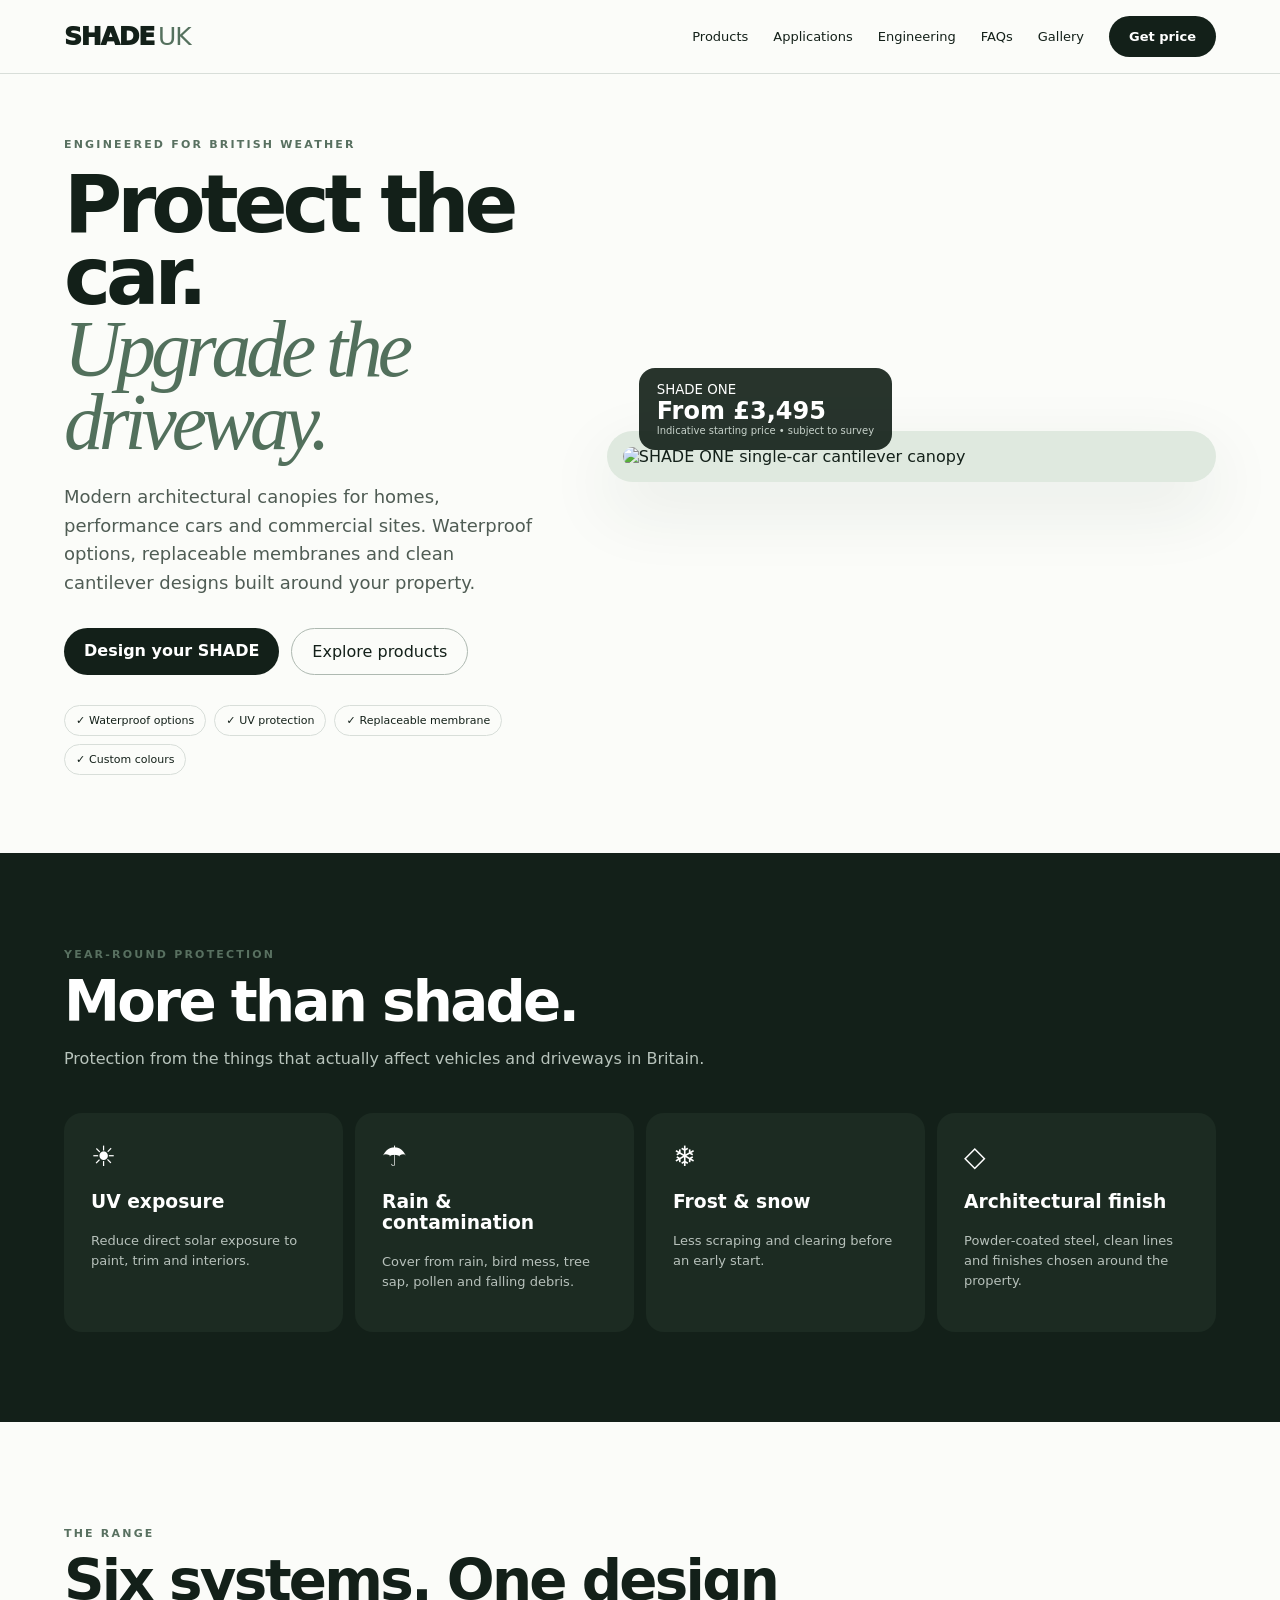
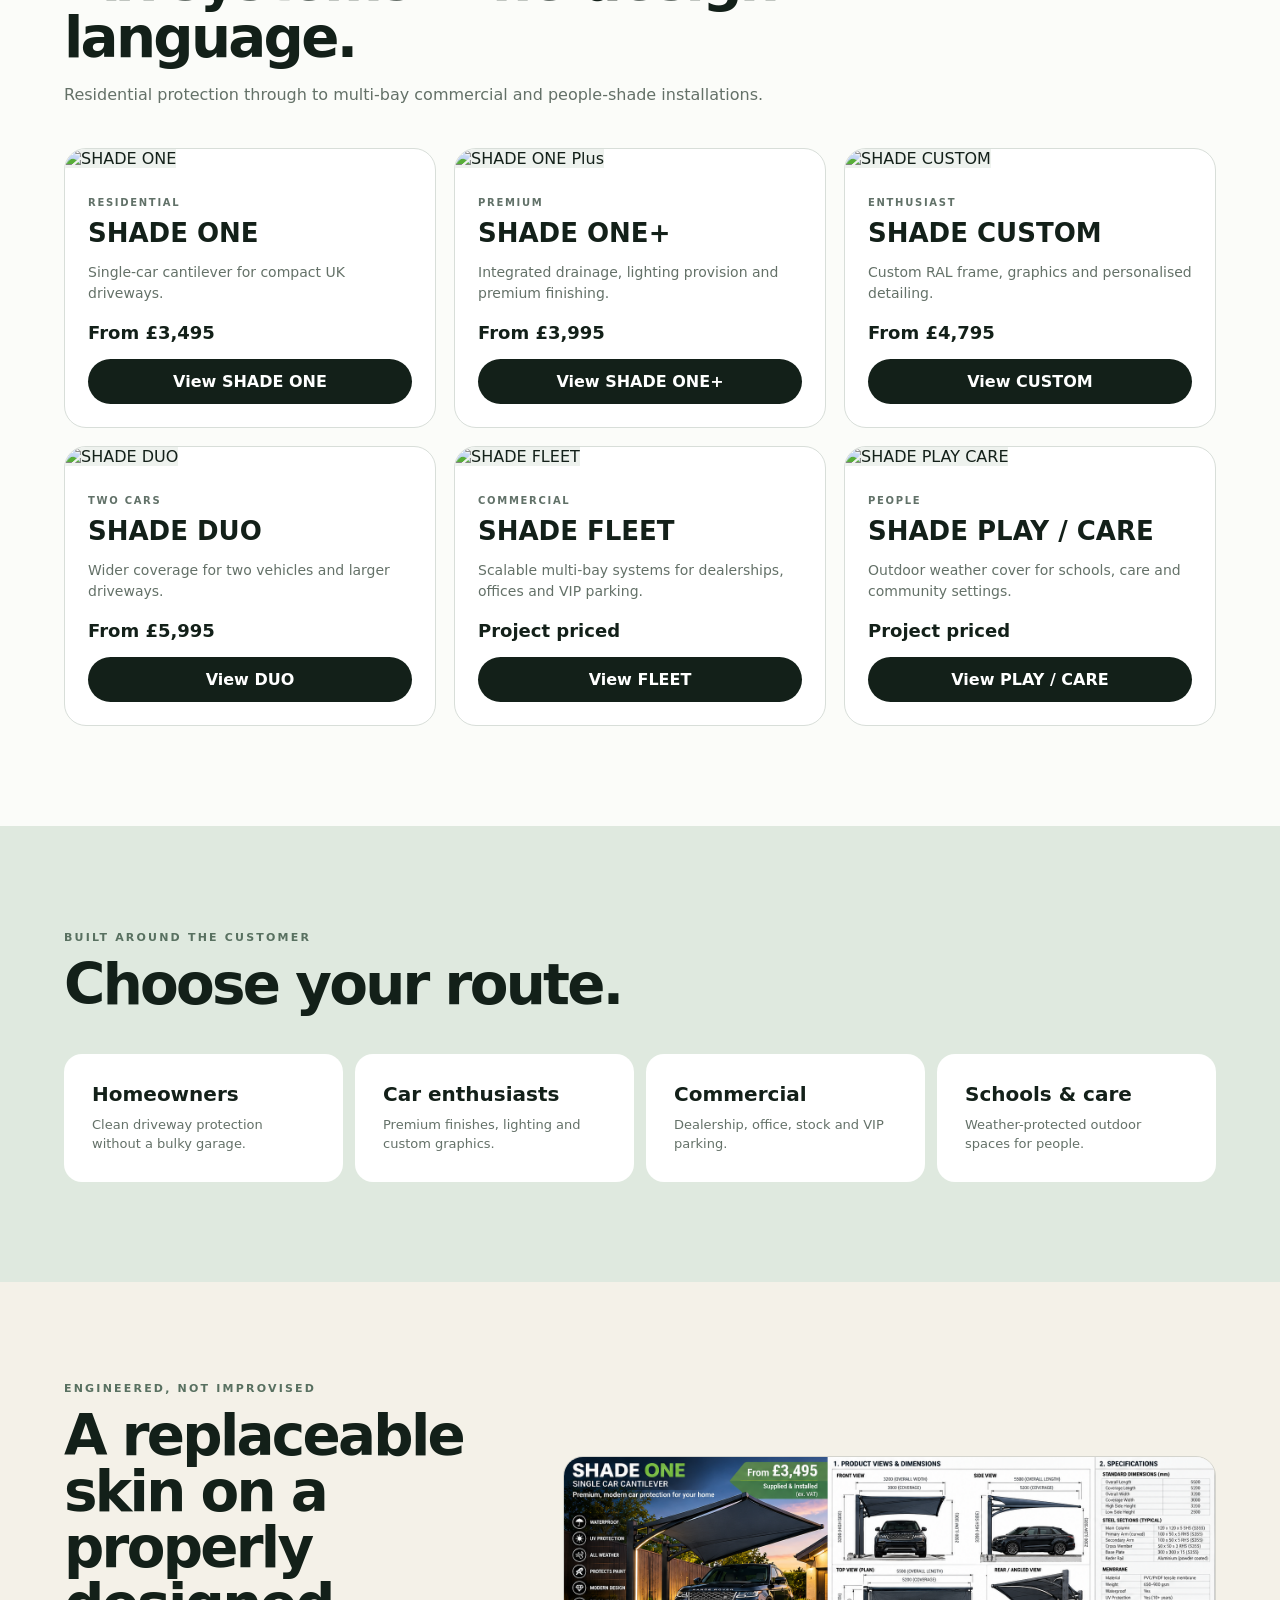
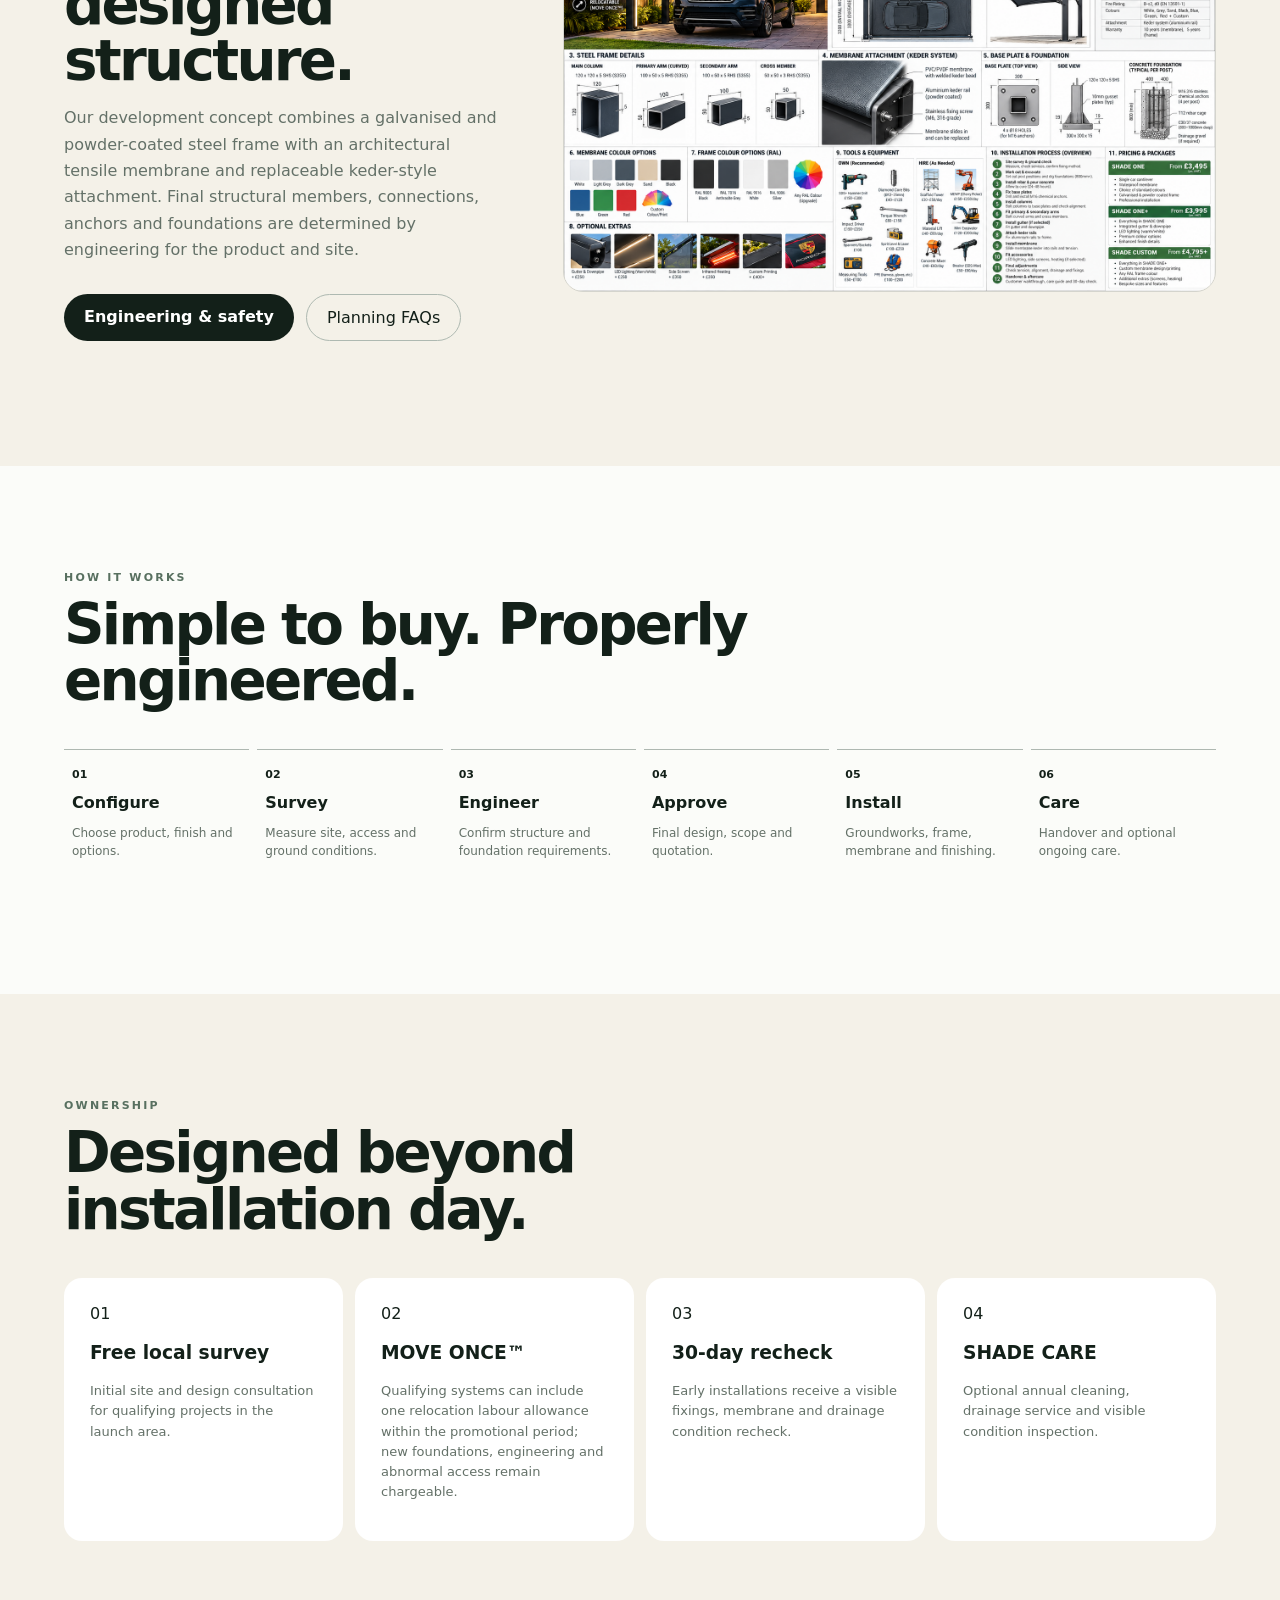
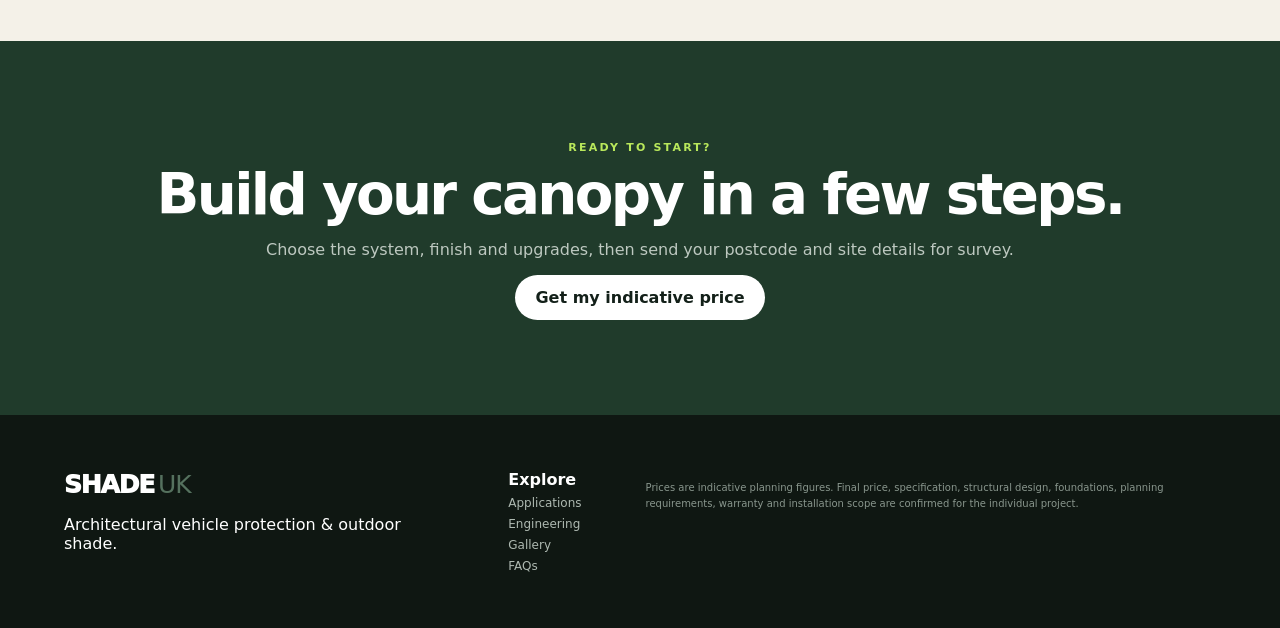
==== commit e0837bd4: "Use HD product images on homepage" ====
--- a/index.html
+++ b/index.html
@@ -1 +1 @@
-<!doctype html><html lang="en"><head><meta charset="utf-8"><meta name="viewport" content="width=device-width,initial-scale=1"><meta name="description" content="SHADE UK — architectural carports, vehicle canopies and outdoor shade systems for homes, enthusiasts, fleets, schools and care settings."><title>SHADE UK — Architectural Car Canopies</title><link rel="stylesheet" href="style.css"></head><body><header><a class="brand" href="index.html">SHADE<span>UK</span></a><nav id="nav"><a href="#range">Products</a><a href="applications.html">Applications</a><a href="engineering.html">Engineering</a><a href="faq.html">FAQs</a><a href="gallery.html">Gallery</a><a class="pill" href="configure.html">Get price</a></nav><button class="menu" aria-label="Open menu">☰</button></header><main><section class="hero"><div class="hero-copy"><div class="eyebrow">ENGINEERED FOR BRITISH WEATHER</div><h1>Protect the car.<br><em>Upgrade the driveway.</em></h1><p>Modern architectural canopies for homes, performance cars and commercial sites. Waterproof options, replaceable membranes and clean cantilever designs built around your property.</p><div class="actions"><a class="cta" href="configure.html">Design your SHADE</a><a class="ghost" href="#range">Explore products</a></div><div class="proof"><span>Waterproof options</span><span>UV protection</span><span>Replaceable membrane</span><span>Custom colours</span></div></div><div class="hero-card"><img src="assets/shade_one.png" alt="SHADE ONE single-car cantilever canopy"><div class="hero-price"><small>SHADE ONE</small><strong>From £3,495</strong><span>Indicative starting price • subject to survey</span></div></div></section><section class="benefits"><div class="sectionhead"><span>YEAR-ROUND PROTECTION</span><h2>More than shade.</h2><p>Protection from the things that actually affect vehicles and driveways in Britain.</p></div><div class="benefit-grid"><article><b>☀</b><h3>UV exposure</h3><p>Reduce direct solar exposure to paint, trim and interiors.</p></article><article><b>☂</b><h3>Rain & contamination</h3><p>Cover from rain, bird mess, tree sap, pollen and falling debris.</p></article><article><b>❄</b><h3>Frost & snow</h3><p>Less scraping and clearing before an early start.</p></article><article><b>◇</b><h3>Architectural finish</h3><p>Powder-coated steel, clean lines and finishes chosen around the property.</p></article></div></section><section id="range" class="range"><div class="sectionhead"><span>THE RANGE</span><h2>Six systems. One design language.</h2><p>Residential protection through to multi-bay commercial and people-shade installations.</p></div><div class="product-grid"><article class="product"><img src="assets/shade_one.png" alt="SHADE ONE"><div><span>RESIDENTIAL</span><h3>SHADE ONE</h3><p>Single-car cantilever for compact UK driveways.</p><strong>From £3,495</strong><a class="product-link" href="product.html?p=one">View SHADE ONE</a></div></article><article class="product"><img src="assets/shade_one_plus.png" alt="SHADE ONE Plus"><div><span>PREMIUM</span><h3>SHADE ONE+</h3><p>Integrated drainage, lighting provision and premium finishing.</p><strong>From £3,995</strong><a class="product-link" href="product.html?p=one-plus">View SHADE ONE+</a></div></article><article class="product"><img src="assets/shade_custom.png" alt="SHADE CUSTOM"><div><span>ENTHUSIAST</span><h3>SHADE CUSTOM</h3><p>Custom RAL frame, graphics and personalised detailing.</p><strong>From £4,795</strong><a class="product-link" href="product.html?p=custom">View CUSTOM</a></div></article><article class="product"><img src="assets/shade_duo.png" alt="SHADE DUO"><div><span>TWO CARS</span><h3>SHADE DUO</h3><p>Wider coverage for two vehicles and larger driveways.</p><strong>From £5,995</strong><a class="product-link" href="product.html?p=duo">View DUO</a></div></article><article class="product"><img src="assets/shade_fleet.png" alt="SHADE FLEET"><div><span>COMMERCIAL</span><h3>SHADE FLEET</h3><p>Scalable multi-bay systems for dealerships, offices and VIP parking.</p><strong>Project priced</strong><a class="product-link" href="product.html?p=fleet">View FLEET</a></div></article><article class="product"><img src="assets/shade_play_care.png" alt="SHADE PLAY CARE"><div><span>PEOPLE</span><h3>SHADE PLAY / CARE</h3><p>Outdoor weather cover for schools, care and community settings.</p><strong>Project priced</strong><a class="product-link" href="product.html?p=play-care">View PLAY / CARE</a></div></article></div></section><section class="audience"><div class="sectionhead"><span>BUILT AROUND THE CUSTOMER</span><h2>Choose your route.</h2></div><div class="audience-grid"><a href="applications.html#home"><b>Homeowners</b><span>Clean driveway protection without a bulky garage.</span></a><a href="applications.html#enthusiast"><b>Car enthusiasts</b><span>Premium finishes, lighting and custom graphics.</span></a><a href="applications.html#commercial"><b>Commercial</b><span>Dealership, office, stock and VIP parking.</span></a><a href="applications.html#care"><b>Schools & care</b><span>Weather-protected outdoor spaces for people.</span></a></div></section><section class="construction"><div class="construction-copy"><span>ENGINEERED, NOT IMPROVISED</span><h2>A replaceable skin on a properly designed structure.</h2><p>Our development concept combines a galvanised and powder-coated steel frame with an architectural tensile membrane and replaceable keder-style attachment. Final structural members, connections, anchors and foundations are determined by engineering for the product and site.</p><div class="actions"><a class="cta" href="engineering.html">Engineering & safety</a><a class="ghost" href="faq.html#planning">Planning FAQs</a></div></div><img src="assets/shade-one-detail.png" alt="SHADE product development drawing"></section><section class="process"><div class="sectionhead"><span>HOW IT WORKS</span><h2>Simple to buy. Properly engineered.</h2></div><ol><li><b>01</b><strong>Configure</strong><span>Choose product, finish and options.</span></li><li><b>02</b><strong>Survey</strong><span>Measure site, access and ground conditions.</span></li><li><b>03</b><strong>Engineer</strong><span>Confirm structure and foundation requirements.</span></li><li><b>04</b><strong>Approve</strong><span>Final design, scope and quotation.</span></li><li><b>05</b><strong>Install</strong><span>Groundworks, frame, membrane and finishing.</span></li><li><b>06</b><strong>Care</strong><span>Handover and optional ongoing care.</span></li></ol></section><section class="offers"><div class="sectionhead"><span>OWNERSHIP</span><h2>Designed beyond installation day.</h2></div><div class="offer-grid"><article><span>01</span><h3>Free local survey</h3><p>Initial site and design consultation for qualifying projects in the launch area.</p></article><article><span>02</span><h3>MOVE ONCE™</h3><p>Qualifying systems can include one relocation labour allowance within the promotional period; new foundations, engineering and abnormal access remain chargeable.</p></article><article><span>03</span><h3>30-day recheck</h3><p>Early installations receive a visible fixings, membrane and drainage condition recheck.</p></article><article><span>04</span><h3>SHADE CARE</h3><p>Optional annual cleaning, drainage service and visible condition inspection.</p></article></div></section><section class="final-cta"><span>READY TO START?</span><h2>Build your canopy in a few steps.</h2><p>Choose the system, finish and upgrades, then send your postcode and site details for survey.</p><a class="cta light" href="configure.html">Get my indicative price</a></section></main><div class="mobile-cta"><a href="configure.html">Get price</a><a href="configure.html#contact">Book free survey</a></div><footer><div><a class="brand" href="index.html">SHADE<span>UK</span></a><p>Architectural vehicle protection & outdoor shade.</p></div><div><b>Explore</b><a href="applications.html">Applications</a><a href="engineering.html">Engineering</a><a href="gallery.html">Gallery</a><a href="faq.html">FAQs</a></div><p class="fine">Prices are indicative planning figures. Final price, specification, structural design, foundations, planning requirements, warranty and installation scope are confirmed for the individual project.</p></footer><script src="app.js"></script></body></html>+<!doctype html><html lang="en"><head><meta charset="utf-8"><meta name="viewport" content="width=device-width,initial-scale=1"><meta name="description" content="SHADE UK — architectural carports, vehicle canopies and outdoor shade systems for homes, enthusiasts, fleets, schools and care settings."><title>SHADE UK — Architectural Car Canopies</title><link rel="stylesheet" href="style.css"></head><body><header><a class="brand" href="index.html">SHADE<span>UK</span></a><nav id="nav"><a href="#range">Products</a><a href="applications.html">Applications</a><a href="engineering.html">Engineering</a><a href="faq.html">FAQs</a><a href="gallery.html">Gallery</a><a class="pill" href="configure.html">Get price</a></nav><button class="menu" aria-label="Open menu">☰</button></header><main><section class="hero"><div class="hero-copy"><div class="eyebrow">ENGINEERED FOR BRITISH WEATHER</div><h1>Protect the car.<br><em>Upgrade the driveway.</em></h1><p>Modern architectural canopies for homes, performance cars and commercial sites. Waterproof options, replaceable membranes and clean cantilever designs built around your property.</p><div class="actions"><a class="cta" href="configure.html">Design your SHADE</a><a class="ghost" href="#range">Explore products</a></div><div class="proof"><span>Waterproof options</span><span>UV protection</span><span>Replaceable membrane</span><span>Custom colours</span></div></div><div class="hero-card"><img src="assets/shade_one_hd.webp" alt="SHADE ONE single-car cantilever canopy"><div class="hero-price"><small>SHADE ONE</small><strong>From £3,495</strong><span>Indicative starting price • subject to survey</span></div></div></section><section class="benefits"><div class="sectionhead"><span>YEAR-ROUND PROTECTION</span><h2>More than shade.</h2><p>Protection from the things that actually affect vehicles and driveways in Britain.</p></div><div class="benefit-grid"><article><b>☀</b><h3>UV exposure</h3><p>Reduce direct solar exposure to paint, trim and interiors.</p></article><article><b>☂</b><h3>Rain & contamination</h3><p>Cover from rain, bird mess, tree sap, pollen and falling debris.</p></article><article><b>❄</b><h3>Frost & snow</h3><p>Less scraping and clearing before an early start.</p></article><article><b>◇</b><h3>Architectural finish</h3><p>Powder-coated steel, clean lines and finishes chosen around the property.</p></article></div></section><section id="range" class="range"><div class="sectionhead"><span>THE RANGE</span><h2>Six systems. One design language.</h2><p>Residential protection through to multi-bay commercial and people-shade installations.</p></div><div class="product-grid"><article class="product"><img src="assets/shade_one_hd.webp" alt="SHADE ONE" loading="lazy"><div><span>RESIDENTIAL</span><h3>SHADE ONE</h3><p>Single-car cantilever for compact UK driveways.</p><strong>From £3,495</strong><a class="product-link" href="product.html?p=one">View SHADE ONE</a></div></article><article class="product"><img src="assets/shade_one_plus_hd.webp" alt="SHADE ONE Plus" loading="lazy"><div><span>PREMIUM</span><h3>SHADE ONE+</h3><p>Integrated drainage, lighting provision and premium finishing.</p><strong>From £3,995</strong><a class="product-link" href="product.html?p=one-plus">View SHADE ONE+</a></div></article><article class="product"><img src="assets/shade_custom_hd.webp" alt="SHADE CUSTOM" loading="lazy"><div><span>ENTHUSIAST</span><h3>SHADE CUSTOM</h3><p>Custom RAL frame, graphics and personalised detailing.</p><strong>From £4,795</strong><a class="product-link" href="product.html?p=custom">View CUSTOM</a></div></article><article class="product"><img src="assets/shade_duo_hd.webp" alt="SHADE DUO" loading="lazy"><div><span>TWO CARS</span><h3>SHADE DUO</h3><p>Wider coverage for two vehicles and larger driveways.</p><strong>From £5,995</strong><a class="product-link" href="product.html?p=duo">View DUO</a></div></article><article class="product"><img src="assets/shade_fleet_hd.webp" alt="SHADE FLEET" loading="lazy"><div><span>COMMERCIAL</span><h3>SHADE FLEET</h3><p>Scalable multi-bay systems for dealerships, offices and VIP parking.</p><strong>Project priced</strong><a class="product-link" href="product.html?p=fleet">View FLEET</a></div></article><article class="product"><img src="assets/shade_play_care_hd.webp" alt="SHADE PLAY CARE" loading="lazy"><div><span>PEOPLE</span><h3>SHADE PLAY / CARE</h3><p>Outdoor weather cover for schools, care and community settings.</p><strong>Project priced</strong><a class="product-link" href="product.html?p=play-care">View PLAY / CARE</a></div></article></div></section><section class="audience"><div class="sectionhead"><span>BUILT AROUND THE CUSTOMER</span><h2>Choose your route.</h2></div><div class="audience-grid"><a href="applications.html#home"><b>Homeowners</b><span>Clean driveway protection without a bulky garage.</span></a><a href="applications.html#enthusiast"><b>Car enthusiasts</b><span>Premium finishes, lighting and custom graphics.</span></a><a href="applications.html#commercial"><b>Commercial</b><span>Dealership, office, stock and VIP parking.</span></a><a href="applications.html#care"><b>Schools & care</b><span>Weather-protected outdoor spaces for people.</span></a></div></section><section class="construction"><div class="construction-copy"><span>ENGINEERED, NOT IMPROVISED</span><h2>A replaceable skin on a properly designed structure.</h2><p>Our development concept combines a galvanised and powder-coated steel frame with an architectural tensile membrane and replaceable keder-style attachment. Final structural members, connections, anchors and foundations are determined by engineering for the product and site.</p><div class="actions"><a class="cta" href="engineering.html">Engineering & safety</a><a class="ghost" href="faq.html#planning">Planning FAQs</a></div></div><img src="assets/shade-one-detail.png" alt="SHADE product development drawing"></section><section class="process"><div class="sectionhead"><span>HOW IT WORKS</span><h2>Simple to buy. Properly engineered.</h2></div><ol><li><b>01</b><strong>Configure</strong><span>Choose product, finish and options.</span></li><li><b>02</b><strong>Survey</strong><span>Measure site, access and ground conditions.</span></li><li><b>03</b><strong>Engineer</strong><span>Confirm structure and foundation requirements.</span></li><li><b>04</b><strong>Approve</strong><span>Final design, scope and quotation.</span></li><li><b>05</b><strong>Install</strong><span>Groundworks, frame, membrane and finishing.</span></li><li><b>06</b><strong>Care</strong><span>Handover and optional ongoing care.</span></li></ol></section><section class="offers"><div class="sectionhead"><span>OWNERSHIP</span><h2>Designed beyond installation day.</h2></div><div class="offer-grid"><article><span>01</span><h3>Free local survey</h3><p>Initial site and design consultation for qualifying projects in the launch area.</p></article><article><span>02</span><h3>MOVE ONCE™</h3><p>Qualifying systems can include one relocation labour allowance within the promotional period; new foundations, engineering and abnormal access remain chargeable.</p></article><article><span>03</span><h3>30-day recheck</h3><p>Early installations receive a visible fixings, membrane and drainage condition recheck.</p></article><article><span>04</span><h3>SHADE CARE</h3><p>Optional annual cleaning, drainage service and visible condition inspection.</p></article></div></section><section class="final-cta"><span>READY TO START?</span><h2>Build your canopy in a few steps.</h2><p>Choose the system, finish and upgrades, then send your postcode and site details for survey.</p><a class="cta light" href="configure.html">Get my indicative price</a></section></main><div class="mobile-cta"><a href="configure.html">Get price</a><a href="configure.html#contact">Book free survey</a></div><footer><div><a class="brand" href="index.html">SHADE<span>UK</span></a><p>Architectural vehicle protection & outdoor shade.</p></div><div><b>Explore</b><a href="applications.html">Applications</a><a href="engineering.html">Engineering</a><a href="gallery.html">Gallery</a><a href="faq.html">FAQs</a></div><p class="fine">Prices are indicative planning figures. Final price, specification, structural design, foundations, planning requirements, warranty and installation scope are confirmed for the individual project.</p></footer><script src="app.js"></script></body></html>
--- a/style.css
+++ b/style.css
@@ -1,17 +1 @@
-:root{--ink:#132019;--forest:#203b2b;--sage:#dfe9df;--cream:#f4f1e8;--acid:#b9e85b;--muted:#647168;--line:#d8ded9;--white:#fff}
-*{box-sizing:border-box}html{scroll-behavior:smooth}body{margin:0;font-family:Inter,ui-sans-serif,system-ui,-apple-system,BlinkMacSystemFont,"Segoe UI",sans-serif;color:var(--ink);background:#fbfcf9}a{color:inherit}
-header{height:74px;padding:0 5vw;display:flex;align-items:center;justify-content:space-between;position:sticky;top:0;z-index:20;background:#fbfcf9ee;backdrop-filter:blur(14px);border-bottom:1px solid var(--line)}
-.brand{text-decoration:none;font-size:25px;font-weight:950;letter-spacing:-1.2px}.brand span{font-weight:400;margin-left:4px;color:#55715e}nav{display:flex;gap:27px;align-items:center}nav a{text-decoration:none;font-size:13px}.pill,.cta{padding:13px 20px;border-radius:999px;background:var(--ink);color:white;text-decoration:none}.menu{display:none;border:0;background:none;font-size:24px}
-.hero{padding:64px 5vw 78px;display:grid;grid-template-columns:.88fr 1.12fr;gap:5vw;align-items:center}.eyebrow,.sectionhead>span,.construction-copy>span,.commercial>div>span,.quote-copy>span{font-size:11px;font-weight:850;letter-spacing:2.2px;color:#587060}.hero h1{font-size:clamp(52px,6.2vw,94px);line-height:.91;letter-spacing:-5px;margin:18px 0 25px}.hero h1 em{font-family:Georgia,serif;font-weight:400;color:#52705c}.hero-copy>p{font-size:18px;line-height:1.6;color:#4f5c54;max-width:630px}.actions{display:flex;gap:12px;margin:30px 0}.ghost{padding:13px 20px;border:1px solid #aeb9b1;border-radius:999px;text-decoration:none}.proof{display:flex;flex-wrap:wrap;gap:8px}.proof span{font-size:11px;border:1px solid var(--line);border-radius:999px;padding:8px 11px}.proof span:before{content:"✓ ";font-weight:900}.hero-card{position:relative;background:var(--sage);padding:16px;border-radius:28px;box-shadow:0 25px 70px #203b2b18}.hero-card img{display:block;width:100%;border-radius:19px}.hero-price{position:absolute;left:32px;bottom:32px;background:#132019e8;color:white;border-radius:16px;padding:14px 18px;backdrop-filter:blur(10px)}.hero-price>*{display:block}.hero-price strong{font-size:24px}.hero-price span{font-size:10px;color:#c7d2ca}
-section{scroll-margin-top:74px}.sectionhead{max-width:780px;margin-bottom:40px}.sectionhead h2,.construction h2,.commercial h2,.quote h2{font-size:clamp(38px,4.4vw,66px);letter-spacing:-2.7px;line-height:1;margin:12px 0}.sectionhead p,.construction p,.commercial p,.quote-copy p{color:var(--muted);line-height:1.65}
-.benefits{padding:90px 5vw;background:var(--ink);color:white}.benefits .sectionhead p{color:#b8c4bc}.benefit-grid{display:grid;grid-template-columns:repeat(4,1fr);gap:12px}.benefit-grid article{padding:27px;border-radius:18px;background:#1c2b22}.benefit-grid b{font-size:28px}.benefit-grid h3{margin:18px 0 8px}.benefit-grid p{font-size:13px;line-height:1.55;color:#b7c1bb}
-.range{padding:100px 5vw}.product-grid{display:grid;grid-template-columns:repeat(3,1fr);gap:18px}.product{border:1px solid var(--line);background:white;border-radius:22px;overflow:hidden;transition:.2s}.product:hover{transform:translateY(-4px);box-shadow:0 18px 45px #13201913}.product img{width:100%;aspect-ratio:1.25/1;object-fit:cover;display:block;background:#eef2ee}.product>div{padding:23px}.product span{font-size:10px;letter-spacing:1.7px;font-weight:850;color:#617168}.product h3{font-size:26px;margin:8px 0}.product p{font-size:14px;color:var(--muted);min-height:44px;line-height:1.5}.product strong{display:block;font-size:18px;margin:16px 0}.product button{width:100%;border:0;border-radius:999px;padding:13px;background:var(--ink);color:white;font-weight:800;cursor:pointer}
-.construction{padding:95px 5vw;background:var(--cream);display:grid;grid-template-columns:.8fr 1.2fr;gap:5vw;align-items:center}.construction img{width:100%;border-radius:20px;border:1px solid #d4d4cd}.specs{display:grid;grid-template-columns:1fr 1fr;gap:8px;margin:25px 0}.specs div{background:white;padding:14px;border-radius:12px}.specs b,.specs span{display:block;font-size:12px}.specs span{color:var(--muted);margin-top:4px}.warning{font-size:11px!important;border-left:3px solid #829180;padding-left:12px}
-.options{padding:95px 5vw}.option-grid{display:grid;grid-template-columns:1fr 1fr 1.4fr;gap:15px}.option-grid article{padding:28px;border:1px solid var(--line);border-radius:18px;background:white}.option-grid p{color:var(--muted);font-size:13px;line-height:1.55}.swatches{display:flex;gap:8px;margin:18px 0}.swatches i{width:40px;height:40px;border-radius:50%;border:1px solid #ccd2ce}.black{background:#151515}.anth{background:#3b4448}.white{background:#f6f6f2}.silver{background:#c7cbca}.sand{background:#d8c5a2}.blue{background:#2d5778}
-.commercial{padding:95px 5vw;background:#dfe9df;display:grid;grid-template-columns:.8fr 1.2fr;gap:7vw}.commercial-cards{display:grid;grid-template-columns:repeat(2,1fr);gap:10px}.commercial-cards article{padding:26px;background:#f8faf6;border-radius:16px;font-weight:800}
-.process{padding:95px 5vw}.process ol{list-style:none;padding:0;display:grid;grid-template-columns:repeat(6,1fr);gap:8px}.process li{border-top:1px solid #aeb8b1;padding:18px 8px;display:grid;gap:12px}.process li b{font-size:11px}.process li strong{font-size:17px}.process li span{font-size:12px;color:var(--muted);line-height:1.5}
-.offers{padding:95px 5vw;background:var(--cream)}.offer-grid{display:grid;grid-template-columns:repeat(4,1fr);gap:12px}.offer-grid article{background:white;border-radius:18px;padding:26px}.offer-grid article>span{font-size:11px;font-weight:900}.offer-grid h3{font-size:20px}.offer-grid p{font-size:13px;color:var(--muted);line-height:1.55}
-.quote{padding:100px 5vw;display:grid;grid-template-columns:.75fr 1.25fr;gap:7vw}.quote form{background:var(--ink);color:white;border-radius:24px;padding:30px;display:grid;gap:14px}.quote label{font-size:12px;color:#c7d0ca;display:grid;gap:6px}.quote select,.quote input,.quote textarea{width:100%;border:0;border-radius:10px;padding:14px;font:inherit}.check{display:flex!important;grid-template-columns:auto 1fr!important;align-items:center}.check input{width:auto}.estimate{padding:20px;background:#1d2d23;border-radius:14px}.estimate>*{display:block}.estimate strong{font-size:42px;margin:4px 0}.estimate span{font-size:10px;color:#b7c3bb}.fields{display:grid;grid-template-columns:1fr 1fr;gap:8px}.quote textarea{min-height:95px;resize:vertical}.quote button{border:0;border-radius:999px;padding:16px;background:var(--acid);font-weight:900;cursor:pointer}.demo{color:#91a096}
-footer{padding:55px 5vw;background:#0f1712;color:white;display:grid;grid-template-columns:1fr auto 1.5fr;gap:5vw;align-items:start}footer div:nth-child(2){display:grid;gap:7px}footer div:nth-child(2) a{font-size:12px;color:#aeb9b1;text-decoration:none}.fine{font-size:10px;color:#89968d;line-height:1.6}
-@media(max-width:950px){nav{display:none}.menu{display:block}.hero,.construction,.commercial,.quote{grid-template-columns:1fr}.product-grid{grid-template-columns:1fr 1fr}.benefit-grid,.offer-grid{grid-template-columns:1fr 1fr}.process ol{grid-template-columns:repeat(3,1fr)}footer{grid-template-columns:1fr}.hero-price{position:static;margin-top:10px}}
-@media(max-width:600px){header{padding:0 20px}.hero,.benefits,.range,.construction,.options,.commercial,.process,.offers,.quote{padding-left:20px;padding-right:20px}.hero{padding-top:38px}.hero h1{font-size:50px;letter-spacing:-3px}.actions{flex-direction:column;text-align:center}.product-grid,.benefit-grid,.offer-grid,.option-grid,.commercial-cards,.process ol,.fields,.specs{grid-template-columns:1fr}.product p{min-height:auto}.hero-card{padding:9px;border-radius:18px}}
+:root{--ink:#132019;--forest:#203b2b;--sage:#dfe9df;--cream:#f4f1e8;--acid:#b9e85b;--muted:#647168;--line:#d8ded9;--white:#fff}*{box-sizing:border-box}html{scroll-behavior:smooth}body{margin:0;font-family:Inter,ui-sans-serif,system-ui,-apple-system,BlinkMacSystemFont,"Segoe UI",sans-serif;color:var(--ink);background:#fbfcf9}a{color:inherit}img{max-width:100%}header{height:74px;padding:0 5vw;display:flex;align-items:center;justify-content:space-between;position:sticky;top:0;z-index:30;background:#fbfcf9ee;backdrop-filter:blur(14px);border-bottom:1px solid var(--line)}.brand{text-decoration:none;font-size:25px;font-weight:950;letter-spacing:-1.2px}.brand span{font-weight:400;margin-left:4px;color:#55715e}nav{display:flex;gap:25px;align-items:center}nav a{text-decoration:none;font-size:13px}.pill,.cta,.product-link{padding:13px 20px;border-radius:999px;background:var(--ink);color:white;text-decoration:none;display:inline-block;font-weight:750}.ghost{padding:13px 20px;border:1px solid #aeb9b1;border-radius:999px;text-decoration:none;display:inline-block}.menu{display:none;border:0;background:none;font-size:24px}.hero{padding:64px 5vw 78px;display:grid;grid-template-columns:.88fr 1.12fr;gap:5vw;align-items:center}.eyebrow,.sectionhead>span,.construction-copy>span,.page-kicker,.final-cta>span{font-size:11px;font-weight:850;letter-spacing:2.2px;color:#587060}.hero h1,.page-hero h1{font-size:clamp(52px,6.2vw,94px);line-height:.91;letter-spacing:-5px;margin:18px 0 25px}.hero h1 em{font-family:Georgia,serif;font-weight:400;color:#52705c}.hero-copy>p,.page-hero p{font-size:18px;line-height:1.6;color:#4f5c54;max-width:700px}.actions{display:flex;gap:12px;margin:30px 0}.proof{display:flex;flex-wrap:wrap;gap:8px}.proof span{font-size:11px;border:1px solid var(--line);border-radius:999px;padding:8px 11px}.proof span:before{content:"✓ ";font-weight:900}.hero-card{position:relative;background:var(--sage);padding:16px;border-radius:28px;box-shadow:0 25px 70px #203b2b18}.hero-card img{display:block;width:100%;border-radius:19px}.hero-price{position:absolute;left:32px;bottom:32px;background:#132019e8;color:white;border-radius:16px;padding:14px 18px}.hero-price>*{display:block}.hero-price strong{font-size:24px}.hero-price span{font-size:10px;color:#c7d2ca}.sectionhead{max-width:800px;margin-bottom:40px}.sectionhead h2,.construction h2,.final-cta h2,.content-section h2{font-size:clamp(38px,4.4vw,66px);letter-spacing:-2.7px;line-height:1;margin:12px 0}.sectionhead p,.construction p,.content-section p{color:var(--muted);line-height:1.65}.benefits{padding:90px 5vw;background:var(--ink);color:white}.benefits .sectionhead p{color:#b8c4bc}.benefit-grid{display:grid;grid-template-columns:repeat(4,1fr);gap:12px}.benefit-grid article{padding:27px;border-radius:18px;background:#1c2b22}.benefit-grid b{font-size:28px}.benefit-grid p{font-size:13px;line-height:1.55;color:#b7c1bb}.range,.audience,.process,.offers,.content-section{padding:100px 5vw}.product-grid{display:grid;grid-template-columns:repeat(3,1fr);gap:18px}.product{border:1px solid var(--line);background:white;border-radius:22px;overflow:hidden;transition:.2s}.product:hover{transform:translateY(-4px);box-shadow:0 18px 45px #13201913}.product img{width:100%;aspect-ratio:1.25/1;object-fit:cover;background:#eef2ee}.product>div{padding:23px}.product span{font-size:10px;letter-spacing:1.7px;font-weight:850;color:#617168}.product h3{font-size:26px;margin:8px 0}.product p{font-size:14px;color:var(--muted);min-height:44px;line-height:1.5}.product strong{display:block;font-size:18px;margin:16px 0}.product-link{width:100%;text-align:center}.audience{background:var(--sage)}.audience-grid,.cards{display:grid;grid-template-columns:repeat(4,1fr);gap:12px}.audience-grid a,.cards article{background:white;border-radius:18px;padding:28px;text-decoration:none}.audience-grid b,.audience-grid span{display:block}.audience-grid b{font-size:20px}.audience-grid span{font-size:13px;color:var(--muted);line-height:1.5;margin-top:9px}.construction{padding:95px 5vw;background:var(--cream);display:grid;grid-template-columns:.8fr 1.2fr;gap:5vw;align-items:center}.construction img{width:100%;border-radius:20px;border:1px solid #d4d4cd}.process ol{list-style:none;padding:0;display:grid;grid-template-columns:repeat(6,1fr);gap:8px}.process li{border-top:1px solid #aeb8b1;padding:18px 8px;display:grid;gap:12px}.process li b{font-size:11px}.process li span{font-size:12px;color:var(--muted);line-height:1.5}.offers{background:var(--cream)}.offer-grid{display:grid;grid-template-columns:repeat(4,1fr);gap:12px}.offer-grid article{background:white;border-radius:18px;padding:26px}.offer-grid p,.cards p{font-size:13px;color:var(--muted);line-height:1.55}.final-cta{padding:95px 5vw;background:var(--forest);color:white;text-align:center}.final-cta>span{color:#b9e85b}.final-cta p{color:#bdc8c0}.light{background:white;color:var(--ink)}footer{padding:55px 5vw;background:#0f1712;color:white;display:grid;grid-template-columns:1fr auto 1.5fr;gap:5vw}footer div:nth-child(2){display:grid;gap:7px}footer div:nth-child(2) a{font-size:12px;color:#aeb9b1;text-decoration:none}.fine{font-size:10px;color:#89968d;line-height:1.6}.mobile-cta{display:none}.page-hero{padding:80px 5vw 60px;background:var(--cream)}.page-hero.compact h1{font-size:clamp(46px,5vw,72px)}.content-section.alt{background:var(--sage)}.cards{grid-template-columns:repeat(3,1fr)}.cards article h3{margin-top:0}.product-detail{padding:55px 5vw 90px;display:grid;grid-template-columns:1.15fr .85fr;gap:5vw;align-items:start}.product-detail>img{border-radius:24px;width:100%}.product-info h1{font-size:clamp(46px,5vw,76px);letter-spacing:-3px;margin:5px 0}.price{font-size:27px;font-weight:850}.feature-list{padding:0;list-style:none}.feature-list li{padding:12px 0;border-bottom:1px solid var(--line)}.feature-list li:before{content:"✓";margin-right:10px}.tabs{display:flex;gap:8px;flex-wrap:wrap;margin:25px 0}.tabs span{border:1px solid var(--line);padding:9px 12px;border-radius:999px;font-size:12px}.config-wrap{padding:55px 5vw 100px;display:grid;grid-template-columns:.65fr 1.35fr;gap:5vw}.config{background:var(--ink);color:white;border-radius:24px;padding:30px}.steps{display:flex;gap:6px;margin-bottom:25px}.steps i{height:4px;flex:1;background:#405047;border-radius:10px}.steps i.on{background:var(--acid)}.step{display:none}.step.active{display:block}.choice-grid{display:grid;grid-template-columns:1fr 1fr;gap:9px}.choice{padding:16px;border:1px solid #4c5c52;border-radius:12px;cursor:pointer}.choice input{margin-right:8px}.config input,.config select,.config textarea{width:100%;padding:14px;border:0;border-radius:10px;margin:5px 0 12px;font:inherit}.config textarea{min-height:100px}.config-controls{display:flex;justify-content:space-between;margin-top:20px}.config-controls button{padding:13px 20px;border:0;border-radius:999px;font-weight:800}.next{background:var(--acid)}.estimate-box{background:#1d2d23;padding:22px;border-radius:16px;margin-top:20px}.estimate-box strong{font-size:42px;display:block}.faq{max-width:950px}.faq details{border-bottom:1px solid var(--line);padding:20px 0}.faq summary{font-weight:800;cursor:pointer}.faq details p{max-width:800px}.gallery-grid{display:grid;grid-template-columns:repeat(3,1fr);gap:12px}.gallery-grid img{border-radius:18px;width:100%;height:300px;object-fit:cover}.notice{padding:18px;border-radius:14px;background:#fff5d9;border:1px solid #ead9a6;font-size:12px;line-height:1.6}.sticky-product{position:sticky;top:95px}.local-grid{display:grid;grid-template-columns:repeat(4,1fr);gap:8px}.local-grid a{padding:15px;border:1px solid var(--line);border-radius:12px;text-decoration:none;background:white}@media(max-width:950px){nav{display:none;position:absolute;top:74px;left:0;right:0;background:white;padding:20px 5vw;flex-direction:column;align-items:stretch;border-bottom:1px solid var(--line)}nav.open{display:flex}.menu{display:block}.hero,.construction,.product-detail,.config-wrap{grid-template-columns:1fr}.product-grid{grid-template-columns:1fr 1fr}.benefit-grid,.offer-grid,.audience-grid,.cards{grid-template-columns:1fr 1fr}.process ol{grid-template-columns:repeat(3,1fr)}footer{grid-template-columns:1fr}.hero-price{position:static;margin-top:10px}.sticky-product{position:static}.local-grid{grid-template-columns:1fr 1fr}}@media(max-width:600px){body{padding-bottom:62px}header{padding:0 20px}.hero,.benefits,.range,.audience,.construction,.process,.offers,.content-section,.product-detail,.config-wrap,.page-hero{padding-left:20px;padding-right:20px}.hero{padding-top:38px}.hero h1,.page-hero h1{font-size:49px;letter-spacing:-3px}.actions{flex-direction:column;text-align:center}.product-grid,.benefit-grid,.offer-grid,.audience-grid,.cards,.process ol,.choice-grid,.gallery-grid,.local-grid{grid-template-columns:1fr}.product p{min-height:auto}.hero-card{padding:9px;border-radius:18px}.mobile-cta{display:grid;grid-template-columns:1fr 1fr;position:fixed;bottom:0;left:0;right:0;z-index:50;background:white;padding:8px;box-shadow:0 -8px 25px #0002}.mobile-cta a{text-align:center;padding:12px 6px;border-radius:999px;background:var(--ink);color:white;text-decoration:none;font-size:12px;font-weight:800}.mobile-cta a:last-child{background:var(--acid);color:var(--ink)}.gallery-grid img{height:auto}}
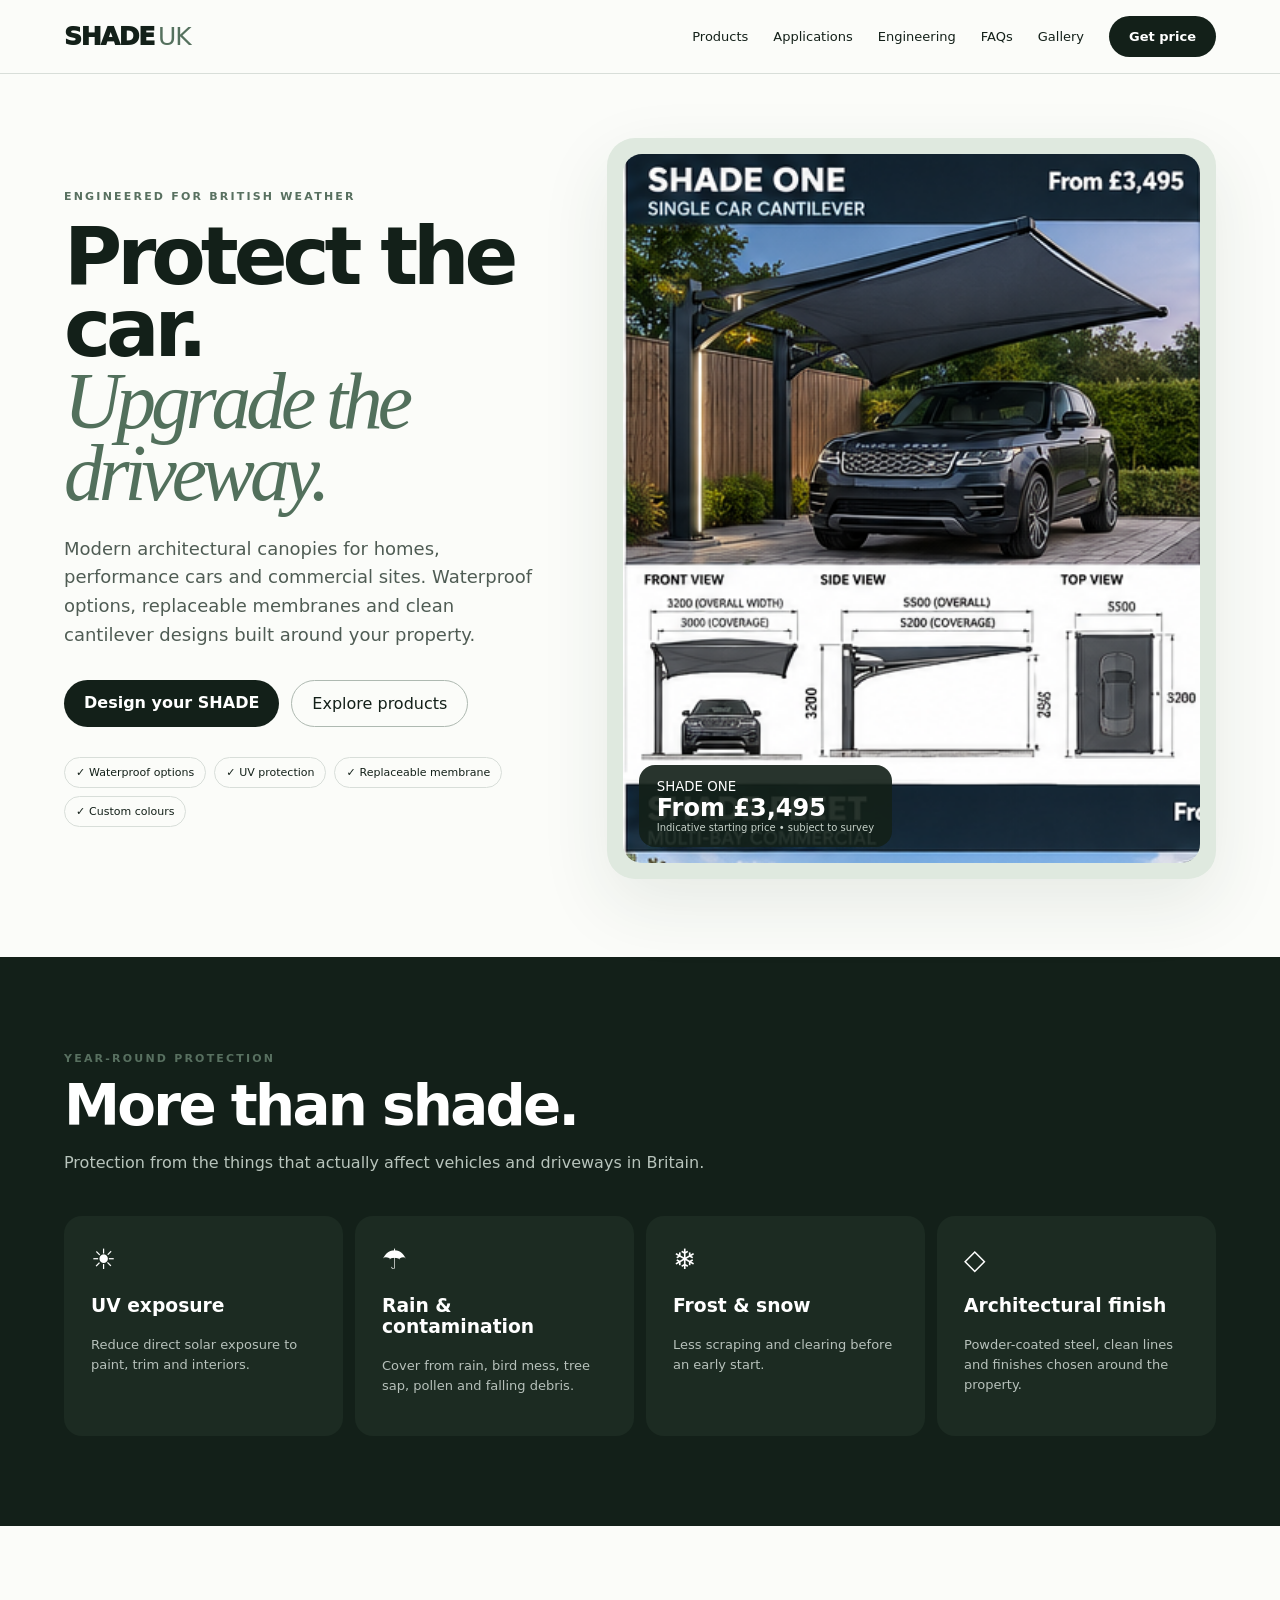
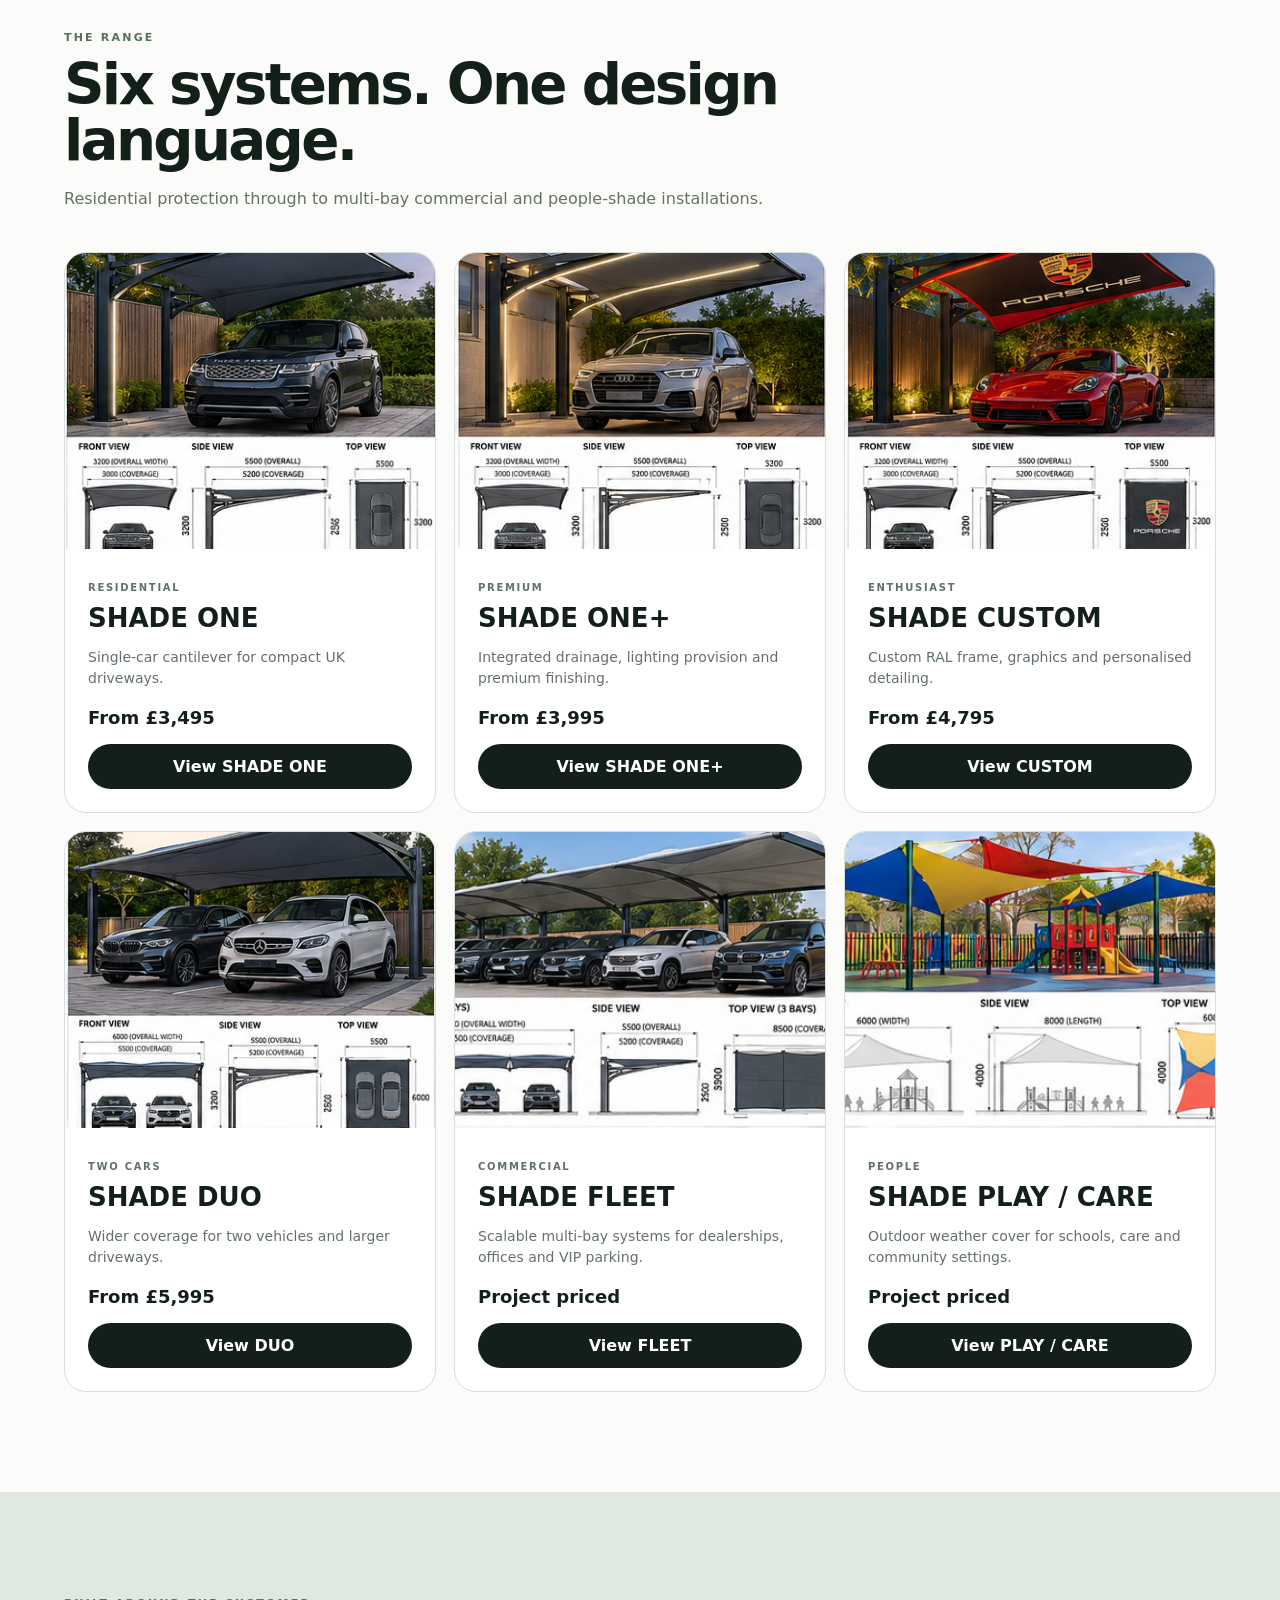
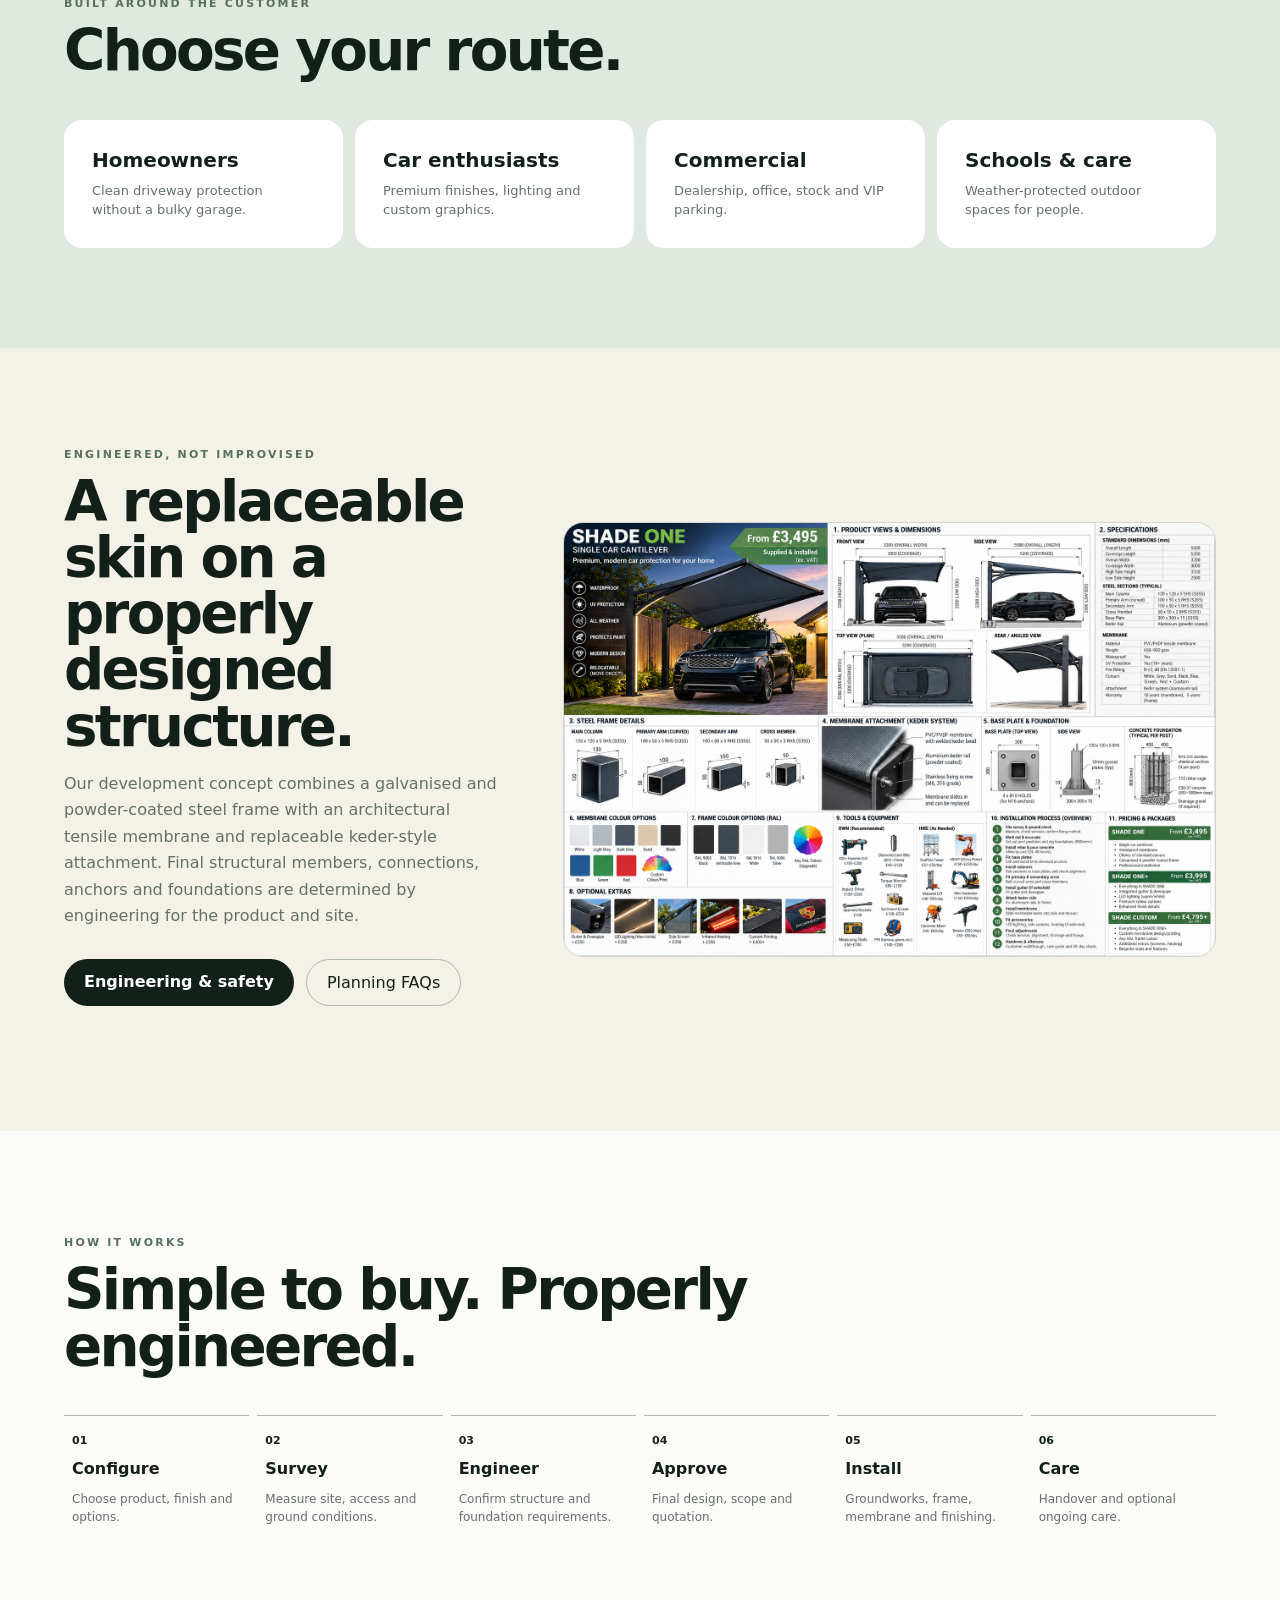
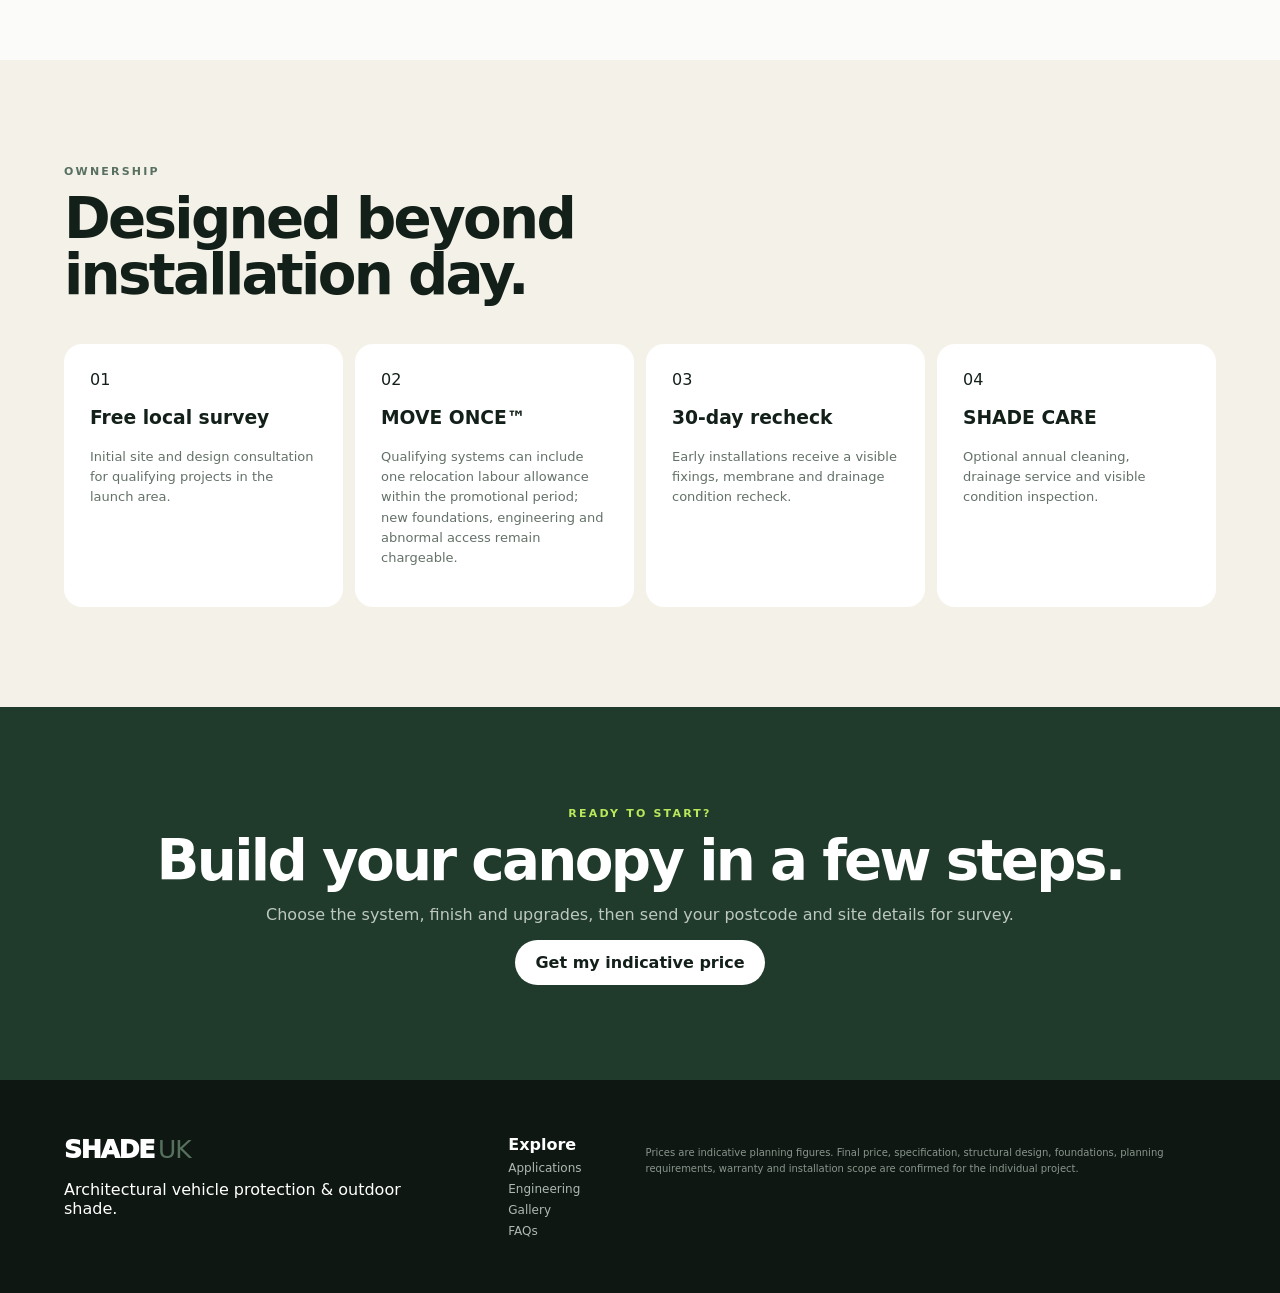
==== commit f53358ea: "Restore working product images on homepage" ====
--- a/index.html
+++ b/index.html
@@ -1 +1 @@
-<!doctype html><html lang="en"><head><meta charset="utf-8"><meta name="viewport" content="width=device-width,initial-scale=1"><meta name="description" content="SHADE UK — architectural carports, vehicle canopies and outdoor shade systems for homes, enthusiasts, fleets, schools and care settings."><title>SHADE UK — Architectural Car Canopies</title><link rel="stylesheet" href="style.css"></head><body><header><a class="brand" href="index.html">SHADE<span>UK</span></a><nav id="nav"><a href="#range">Products</a><a href="applications.html">Applications</a><a href="engineering.html">Engineering</a><a href="faq.html">FAQs</a><a href="gallery.html">Gallery</a><a class="pill" href="configure.html">Get price</a></nav><button class="menu" aria-label="Open menu">☰</button></header><main><section class="hero"><div class="hero-copy"><div class="eyebrow">ENGINEERED FOR BRITISH WEATHER</div><h1>Protect the car.<br><em>Upgrade the driveway.</em></h1><p>Modern architectural canopies for homes, performance cars and commercial sites. Waterproof options, replaceable membranes and clean cantilever designs built around your property.</p><div class="actions"><a class="cta" href="configure.html">Design your SHADE</a><a class="ghost" href="#range">Explore products</a></div><div class="proof"><span>Waterproof options</span><span>UV protection</span><span>Replaceable membrane</span><span>Custom colours</span></div></div><div class="hero-card"><img src="assets/shade_one_hd.webp" alt="SHADE ONE single-car cantilever canopy"><div class="hero-price"><small>SHADE ONE</small><strong>From £3,495</strong><span>Indicative starting price • subject to survey</span></div></div></section><section class="benefits"><div class="sectionhead"><span>YEAR-ROUND PROTECTION</span><h2>More than shade.</h2><p>Protection from the things that actually affect vehicles and driveways in Britain.</p></div><div class="benefit-grid"><article><b>☀</b><h3>UV exposure</h3><p>Reduce direct solar exposure to paint, trim and interiors.</p></article><article><b>☂</b><h3>Rain & contamination</h3><p>Cover from rain, bird mess, tree sap, pollen and falling debris.</p></article><article><b>❄</b><h3>Frost & snow</h3><p>Less scraping and clearing before an early start.</p></article><article><b>◇</b><h3>Architectural finish</h3><p>Powder-coated steel, clean lines and finishes chosen around the property.</p></article></div></section><section id="range" class="range"><div class="sectionhead"><span>THE RANGE</span><h2>Six systems. One design language.</h2><p>Residential protection through to multi-bay commercial and people-shade installations.</p></div><div class="product-grid"><article class="product"><img src="assets/shade_one_hd.webp" alt="SHADE ONE" loading="lazy"><div><span>RESIDENTIAL</span><h3>SHADE ONE</h3><p>Single-car cantilever for compact UK driveways.</p><strong>From £3,495</strong><a class="product-link" href="product.html?p=one">View SHADE ONE</a></div></article><article class="product"><img src="assets/shade_one_plus_hd.webp" alt="SHADE ONE Plus" loading="lazy"><div><span>PREMIUM</span><h3>SHADE ONE+</h3><p>Integrated drainage, lighting provision and premium finishing.</p><strong>From £3,995</strong><a class="product-link" href="product.html?p=one-plus">View SHADE ONE+</a></div></article><article class="product"><img src="assets/shade_custom_hd.webp" alt="SHADE CUSTOM" loading="lazy"><div><span>ENTHUSIAST</span><h3>SHADE CUSTOM</h3><p>Custom RAL frame, graphics and personalised detailing.</p><strong>From £4,795</strong><a class="product-link" href="product.html?p=custom">View CUSTOM</a></div></article><article class="product"><img src="assets/shade_duo_hd.webp" alt="SHADE DUO" loading="lazy"><div><span>TWO CARS</span><h3>SHADE DUO</h3><p>Wider coverage for two vehicles and larger driveways.</p><strong>From £5,995</strong><a class="product-link" href="product.html?p=duo">View DUO</a></div></article><article class="product"><img src="assets/shade_fleet_hd.webp" alt="SHADE FLEET" loading="lazy"><div><span>COMMERCIAL</span><h3>SHADE FLEET</h3><p>Scalable multi-bay systems for dealerships, offices and VIP parking.</p><strong>Project priced</strong><a class="product-link" href="product.html?p=fleet">View FLEET</a></div></article><article class="product"><img src="assets/shade_play_care_hd.webp" alt="SHADE PLAY CARE" loading="lazy"><div><span>PEOPLE</span><h3>SHADE PLAY / CARE</h3><p>Outdoor weather cover for schools, care and community settings.</p><strong>Project priced</strong><a class="product-link" href="product.html?p=play-care">View PLAY / CARE</a></div></article></div></section><section class="audience"><div class="sectionhead"><span>BUILT AROUND THE CUSTOMER</span><h2>Choose your route.</h2></div><div class="audience-grid"><a href="applications.html#home"><b>Homeowners</b><span>Clean driveway protection without a bulky garage.</span></a><a href="applications.html#enthusiast"><b>Car enthusiasts</b><span>Premium finishes, lighting and custom graphics.</span></a><a href="applications.html#commercial"><b>Commercial</b><span>Dealership, office, stock and VIP parking.</span></a><a href="applications.html#care"><b>Schools & care</b><span>Weather-protected outdoor spaces for people.</span></a></div></section><section class="construction"><div class="construction-copy"><span>ENGINEERED, NOT IMPROVISED</span><h2>A replaceable skin on a properly designed structure.</h2><p>Our development concept combines a galvanised and powder-coated steel frame with an architectural tensile membrane and replaceable keder-style attachment. Final structural members, connections, anchors and foundations are determined by engineering for the product and site.</p><div class="actions"><a class="cta" href="engineering.html">Engineering & safety</a><a class="ghost" href="faq.html#planning">Planning FAQs</a></div></div><img src="assets/shade-one-detail.png" alt="SHADE product development drawing"></section><section class="process"><div class="sectionhead"><span>HOW IT WORKS</span><h2>Simple to buy. Properly engineered.</h2></div><ol><li><b>01</b><strong>Configure</strong><span>Choose product, finish and options.</span></li><li><b>02</b><strong>Survey</strong><span>Measure site, access and ground conditions.</span></li><li><b>03</b><strong>Engineer</strong><span>Confirm structure and foundation requirements.</span></li><li><b>04</b><strong>Approve</strong><span>Final design, scope and quotation.</span></li><li><b>05</b><strong>Install</strong><span>Groundworks, frame, membrane and finishing.</span></li><li><b>06</b><strong>Care</strong><span>Handover and optional ongoing care.</span></li></ol></section><section class="offers"><div class="sectionhead"><span>OWNERSHIP</span><h2>Designed beyond installation day.</h2></div><div class="offer-grid"><article><span>01</span><h3>Free local survey</h3><p>Initial site and design consultation for qualifying projects in the launch area.</p></article><article><span>02</span><h3>MOVE ONCE™</h3><p>Qualifying systems can include one relocation labour allowance within the promotional period; new foundations, engineering and abnormal access remain chargeable.</p></article><article><span>03</span><h3>30-day recheck</h3><p>Early installations receive a visible fixings, membrane and drainage condition recheck.</p></article><article><span>04</span><h3>SHADE CARE</h3><p>Optional annual cleaning, drainage service and visible condition inspection.</p></article></div></section><section class="final-cta"><span>READY TO START?</span><h2>Build your canopy in a few steps.</h2><p>Choose the system, finish and upgrades, then send your postcode and site details for survey.</p><a class="cta light" href="configure.html">Get my indicative price</a></section></main><div class="mobile-cta"><a href="configure.html">Get price</a><a href="configure.html#contact">Book free survey</a></div><footer><div><a class="brand" href="index.html">SHADE<span>UK</span></a><p>Architectural vehicle protection & outdoor shade.</p></div><div><b>Explore</b><a href="applications.html">Applications</a><a href="engineering.html">Engineering</a><a href="gallery.html">Gallery</a><a href="faq.html">FAQs</a></div><p class="fine">Prices are indicative planning figures. Final price, specification, structural design, foundations, planning requirements, warranty and installation scope are confirmed for the individual project.</p></footer><script src="app.js"></script></body></html>+<!doctype html><html lang="en"><head><meta charset="utf-8"><meta name="viewport" content="width=device-width,initial-scale=1"><meta name="description" content="SHADE UK — architectural carports, vehicle canopies and outdoor shade systems for homes, enthusiasts, fleets, schools and care settings."><title>SHADE UK — Architectural Car Canopies</title><link rel="stylesheet" href="style.css"></head><body><header><a class="brand" href="index.html">SHADE<span>UK</span></a><nav id="nav"><a href="#range">Products</a><a href="applications.html">Applications</a><a href="engineering.html">Engineering</a><a href="faq.html">FAQs</a><a href="gallery.html">Gallery</a><a class="pill" href="configure.html">Get price</a></nav><button class="menu" aria-label="Open menu">☰</button></header><main><section class="hero"><div class="hero-copy"><div class="eyebrow">ENGINEERED FOR BRITISH WEATHER</div><h1>Protect the car.<br><em>Upgrade the driveway.</em></h1><p>Modern architectural canopies for homes, performance cars and commercial sites. Waterproof options, replaceable membranes and clean cantilever designs built around your property.</p><div class="actions"><a class="cta" href="configure.html">Design your SHADE</a><a class="ghost" href="#range">Explore products</a></div><div class="proof"><span>Waterproof options</span><span>UV protection</span><span>Replaceable membrane</span><span>Custom colours</span></div></div><div class="hero-card"><img src="assets/shade_one.png" alt="SHADE ONE single-car cantilever canopy"><div class="hero-price"><small>SHADE ONE</small><strong>From £3,495</strong><span>Indicative starting price • subject to survey</span></div></div></section><section class="benefits"><div class="sectionhead"><span>YEAR-ROUND PROTECTION</span><h2>More than shade.</h2><p>Protection from the things that actually affect vehicles and driveways in Britain.</p></div><div class="benefit-grid"><article><b>☀</b><h3>UV exposure</h3><p>Reduce direct solar exposure to paint, trim and interiors.</p></article><article><b>☂</b><h3>Rain & contamination</h3><p>Cover from rain, bird mess, tree sap, pollen and falling debris.</p></article><article><b>❄</b><h3>Frost & snow</h3><p>Less scraping and clearing before an early start.</p></article><article><b>◇</b><h3>Architectural finish</h3><p>Powder-coated steel, clean lines and finishes chosen around the property.</p></article></div></section><section id="range" class="range"><div class="sectionhead"><span>THE RANGE</span><h2>Six systems. One design language.</h2><p>Residential protection through to multi-bay commercial and people-shade installations.</p></div><div class="product-grid"><article class="product"><img src="assets/shade_one.png" alt="SHADE ONE" loading="lazy"><div><span>RESIDENTIAL</span><h3>SHADE ONE</h3><p>Single-car cantilever for compact UK driveways.</p><strong>From £3,495</strong><a class="product-link" href="product.html?p=one">View SHADE ONE</a></div></article><article class="product"><img src="assets/shade_one_plus.png" alt="SHADE ONE Plus" loading="lazy"><div><span>PREMIUM</span><h3>SHADE ONE+</h3><p>Integrated drainage, lighting provision and premium finishing.</p><strong>From £3,995</strong><a class="product-link" href="product.html?p=one-plus">View SHADE ONE+</a></div></article><article class="product"><img src="assets/shade_custom.png" alt="SHADE CUSTOM" loading="lazy"><div><span>ENTHUSIAST</span><h3>SHADE CUSTOM</h3><p>Custom RAL frame, graphics and personalised detailing.</p><strong>From £4,795</strong><a class="product-link" href="product.html?p=custom">View CUSTOM</a></div></article><article class="product"><img src="assets/shade_duo.png" alt="SHADE DUO" loading="lazy"><div><span>TWO CARS</span><h3>SHADE DUO</h3><p>Wider coverage for two vehicles and larger driveways.</p><strong>From £5,995</strong><a class="product-link" href="product.html?p=duo">View DUO</a></div></article><article class="product"><img src="assets/shade_fleet.png" alt="SHADE FLEET" loading="lazy"><div><span>COMMERCIAL</span><h3>SHADE FLEET</h3><p>Scalable multi-bay systems for dealerships, offices and VIP parking.</p><strong>Project priced</strong><a class="product-link" href="product.html?p=fleet">View FLEET</a></div></article><article class="product"><img src="assets/shade_play_care.png" alt="SHADE PLAY CARE" loading="lazy"><div><span>PEOPLE</span><h3>SHADE PLAY / CARE</h3><p>Outdoor weather cover for schools, care and community settings.</p><strong>Project priced</strong><a class="product-link" href="product.html?p=play-care">View PLAY / CARE</a></div></article></div></section><section class="audience"><div class="sectionhead"><span>BUILT AROUND THE CUSTOMER</span><h2>Choose your route.</h2></div><div class="audience-grid"><a href="applications.html#home"><b>Homeowners</b><span>Clean driveway protection without a bulky garage.</span></a><a href="applications.html#enthusiast"><b>Car enthusiasts</b><span>Premium finishes, lighting and custom graphics.</span></a><a href="applications.html#commercial"><b>Commercial</b><span>Dealership, office, stock and VIP parking.</span></a><a href="applications.html#care"><b>Schools & care</b><span>Weather-protected outdoor spaces for people.</span></a></div></section><section class="construction"><div class="construction-copy"><span>ENGINEERED, NOT IMPROVISED</span><h2>A replaceable skin on a properly designed structure.</h2><p>Our development concept combines a galvanised and powder-coated steel frame with an architectural tensile membrane and replaceable keder-style attachment. Final structural members, connections, anchors and foundations are determined by engineering for the product and site.</p><div class="actions"><a class="cta" href="engineering.html">Engineering & safety</a><a class="ghost" href="faq.html#planning">Planning FAQs</a></div></div><img src="assets/shade-one-detail.png" alt="SHADE product development drawing"></section><section class="process"><div class="sectionhead"><span>HOW IT WORKS</span><h2>Simple to buy. Properly engineered.</h2></div><ol><li><b>01</b><strong>Configure</strong><span>Choose product, finish and options.</span></li><li><b>02</b><strong>Survey</strong><span>Measure site, access and ground conditions.</span></li><li><b>03</b><strong>Engineer</strong><span>Confirm structure and foundation requirements.</span></li><li><b>04</b><strong>Approve</strong><span>Final design, scope and quotation.</span></li><li><b>05</b><strong>Install</strong><span>Groundworks, frame, membrane and finishing.</span></li><li><b>06</b><strong>Care</strong><span>Handover and optional ongoing care.</span></li></ol></section><section class="offers"><div class="sectionhead"><span>OWNERSHIP</span><h2>Designed beyond installation day.</h2></div><div class="offer-grid"><article><span>01</span><h3>Free local survey</h3><p>Initial site and design consultation for qualifying projects in the launch area.</p></article><article><span>02</span><h3>MOVE ONCE™</h3><p>Qualifying systems can include one relocation labour allowance within the promotional period; new foundations, engineering and abnormal access remain chargeable.</p></article><article><span>03</span><h3>30-day recheck</h3><p>Early installations receive a visible fixings, membrane and drainage condition recheck.</p></article><article><span>04</span><h3>SHADE CARE</h3><p>Optional annual cleaning, drainage service and visible condition inspection.</p></article></div></section><section class="final-cta"><span>READY TO START?</span><h2>Build your canopy in a few steps.</h2><p>Choose the system, finish and upgrades, then send your postcode and site details for survey.</p><a class="cta light" href="configure.html">Get my indicative price</a></section></main><div class="mobile-cta"><a href="configure.html">Get price</a><a href="configure.html#contact">Book free survey</a></div><footer><div><a class="brand" href="index.html">SHADE<span>UK</span></a><p>Architectural vehicle protection & outdoor shade.</p></div><div><b>Explore</b><a href="applications.html">Applications</a><a href="engineering.html">Engineering</a><a href="gallery.html">Gallery</a><a href="faq.html">FAQs</a></div><p class="fine">Prices are indicative planning figures. Final price, specification, structural design, foundations, planning requirements, warranty and installation scope are confirmed for the individual project.</p></footer><script src="app.js"></script></body></html>
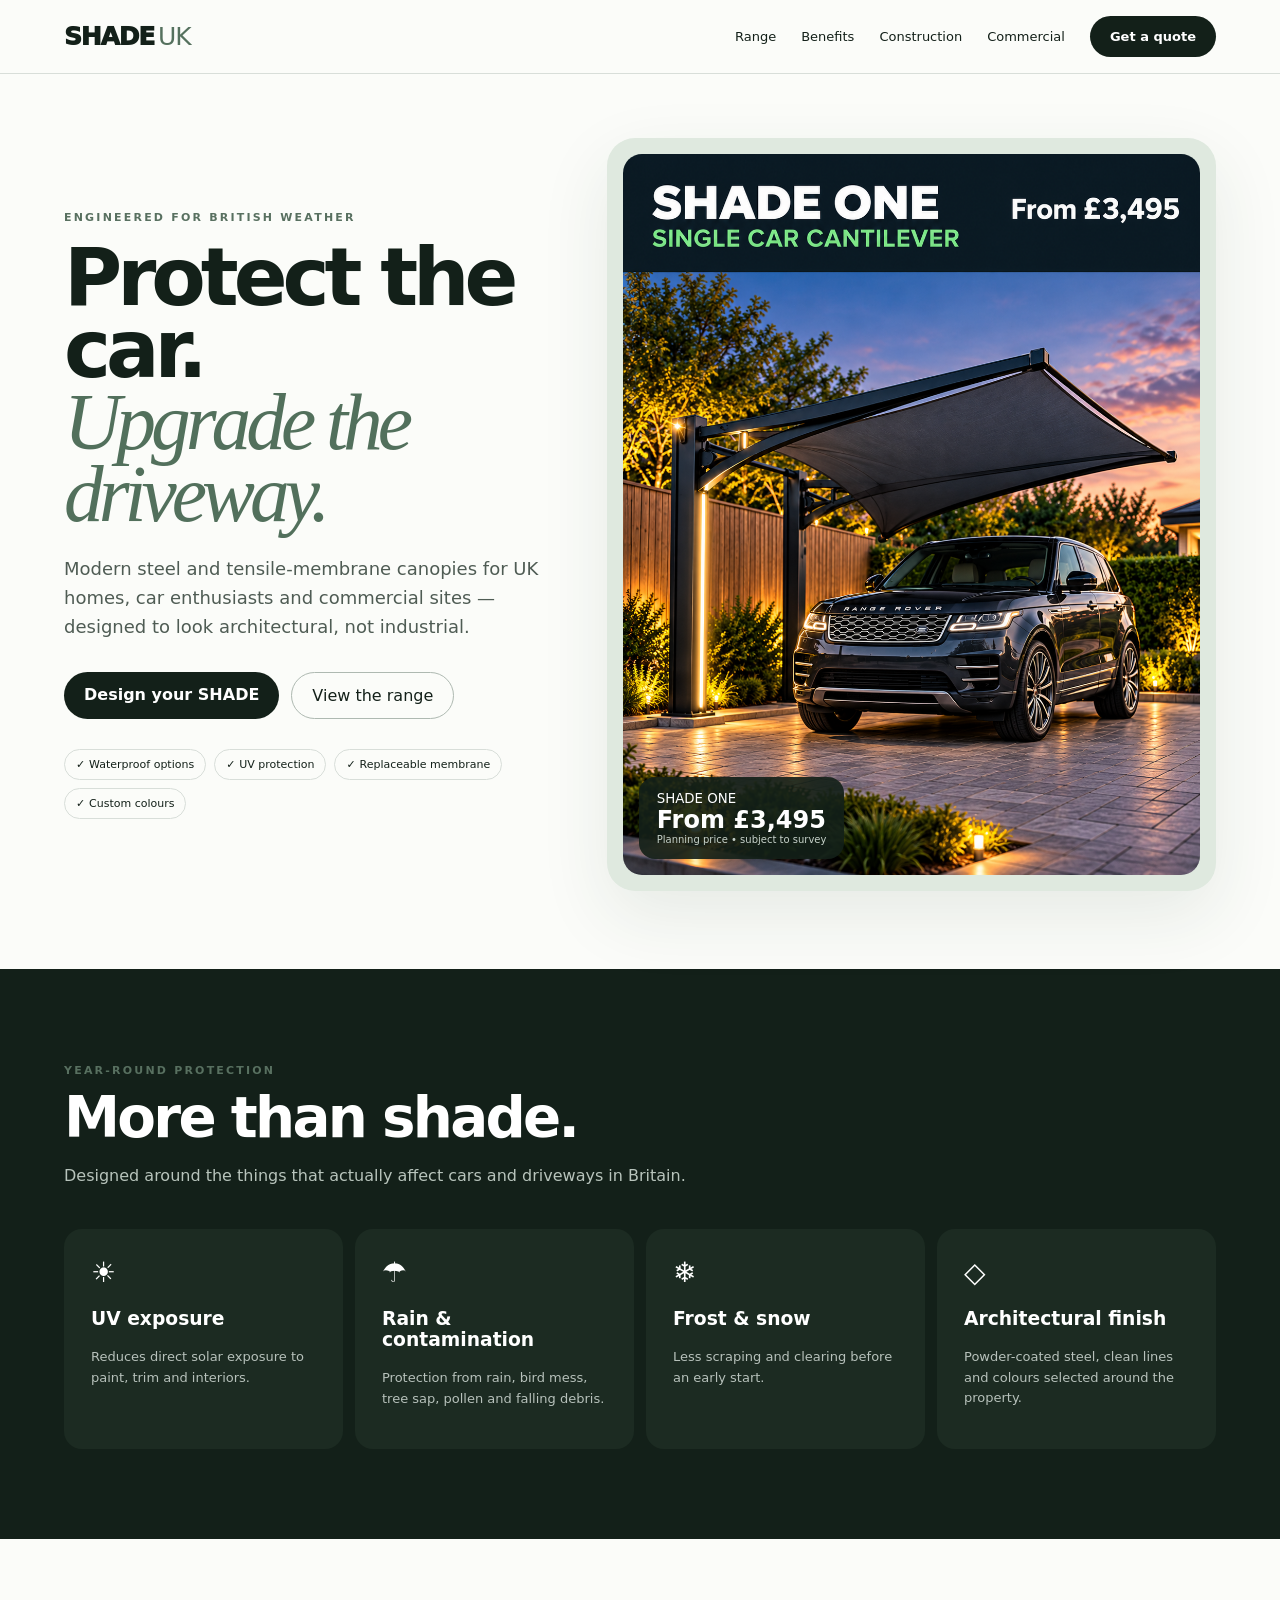
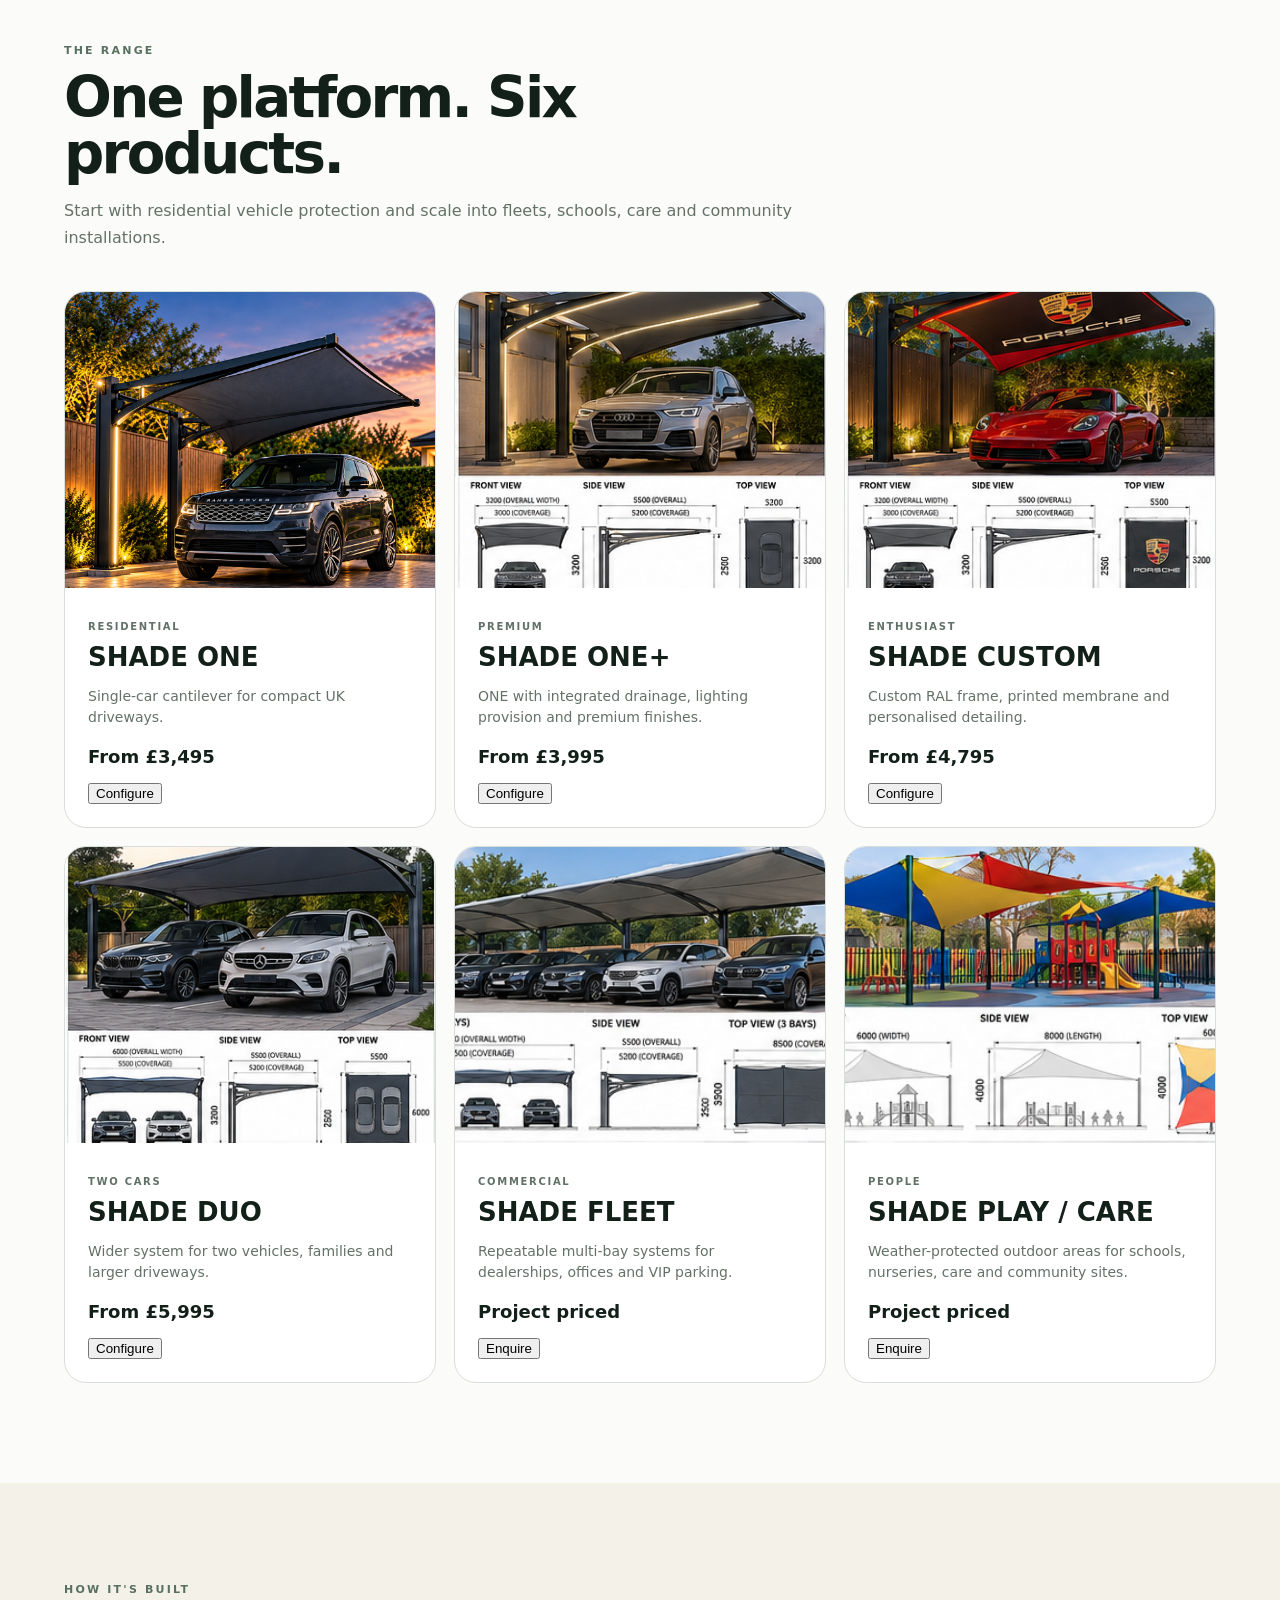
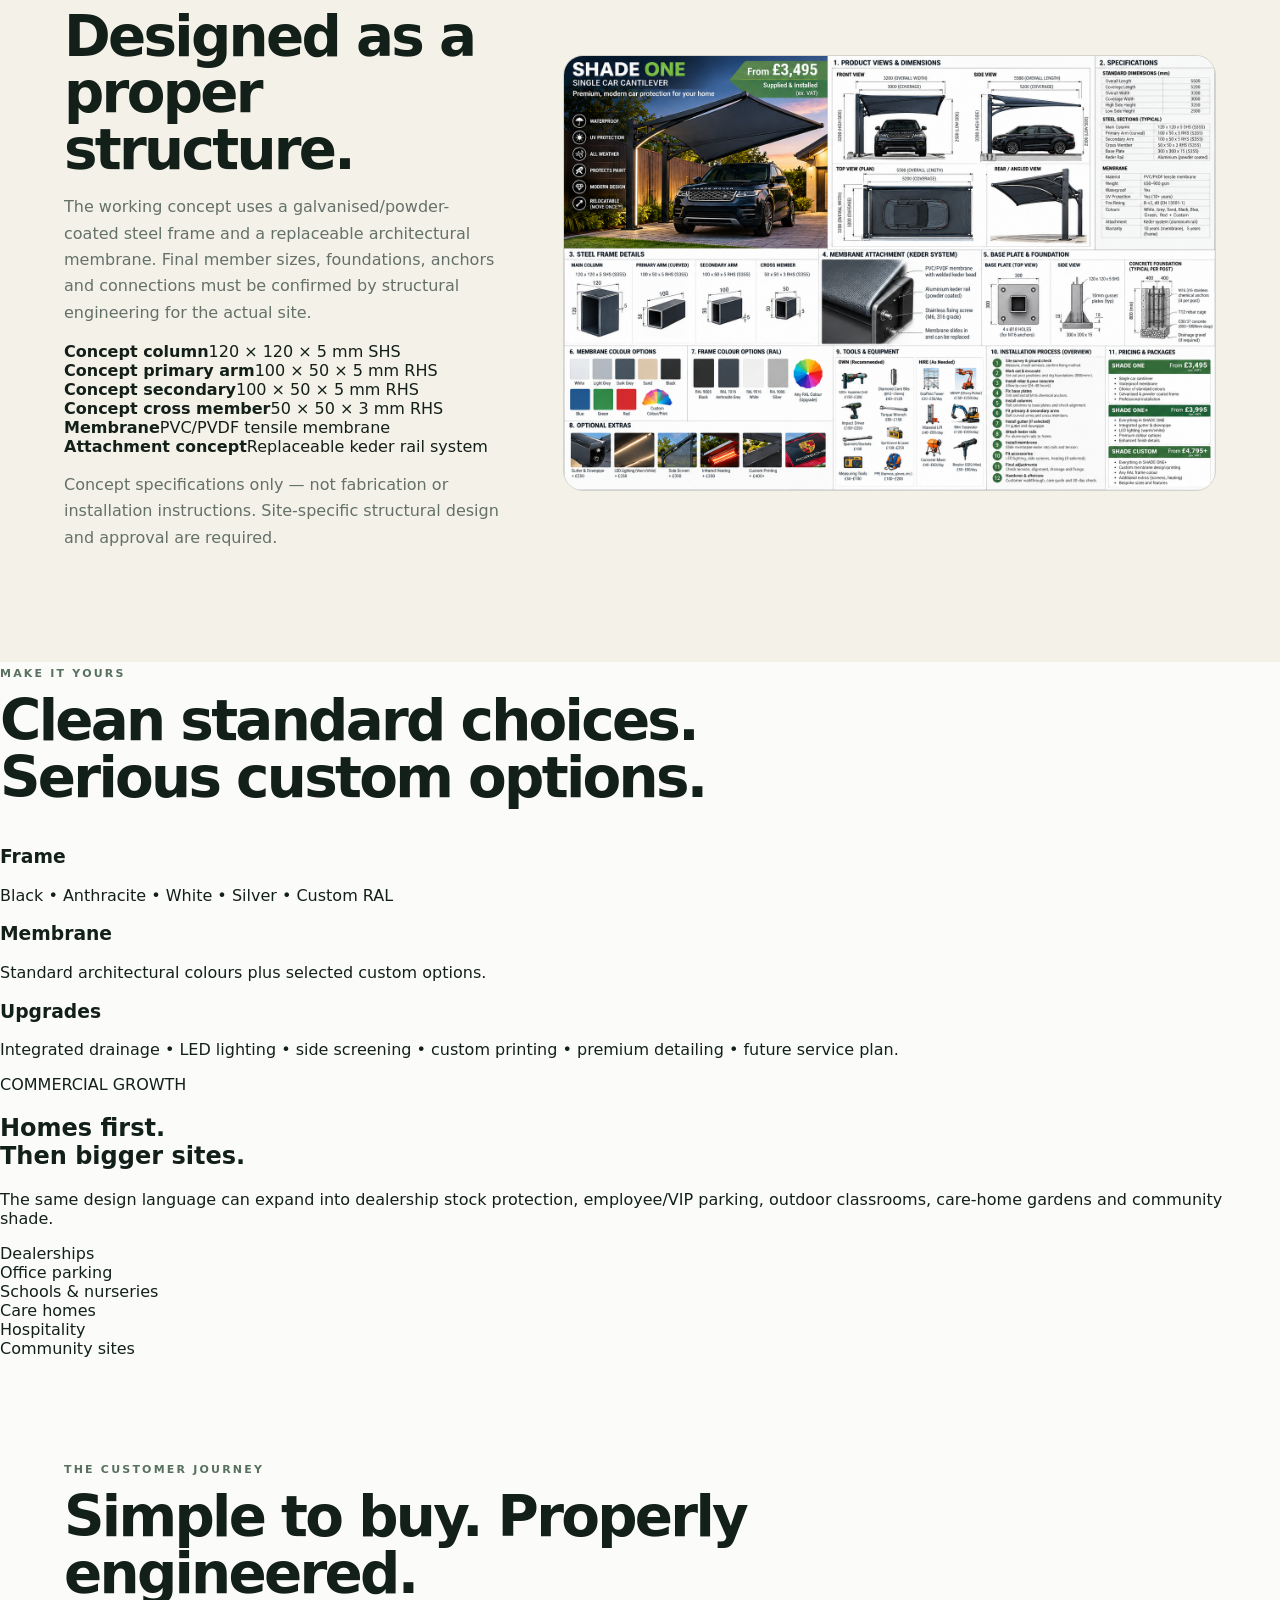
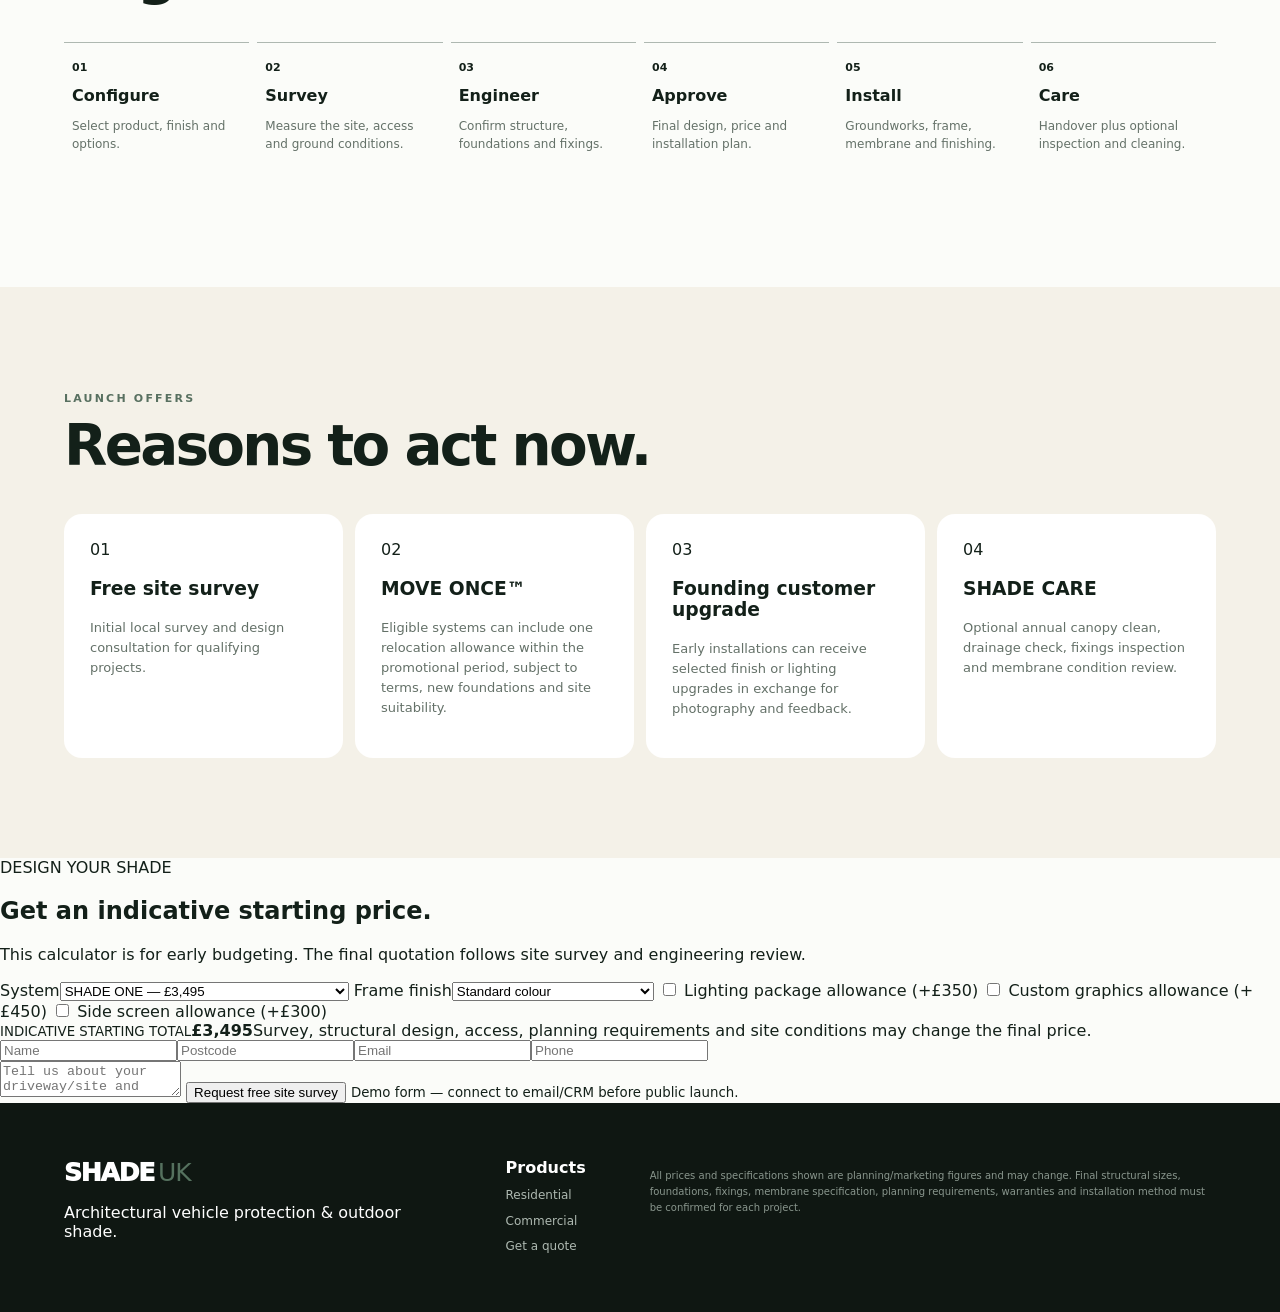
==== commit 13cc52f3: "Add files via upload" ====
--- a/index.html
+++ b/index.html
@@ -1 +1,140 @@
-<!doctype html><html lang="en"><head><meta charset="utf-8"><meta name="viewport" content="width=device-width,initial-scale=1"><meta name="description" content="SHADE UK — architectural carports, vehicle canopies and outdoor shade systems for homes, enthusiasts, fleets, schools and care settings."><title>SHADE UK — Architectural Car Canopies</title><link rel="stylesheet" href="style.css"></head><body><header><a class="brand" href="index.html">SHADE<span>UK</span></a><nav id="nav"><a href="#range">Products</a><a href="applications.html">Applications</a><a href="engineering.html">Engineering</a><a href="faq.html">FAQs</a><a href="gallery.html">Gallery</a><a class="pill" href="configure.html">Get price</a></nav><button class="menu" aria-label="Open menu">☰</button></header><main><section class="hero"><div class="hero-copy"><div class="eyebrow">ENGINEERED FOR BRITISH WEATHER</div><h1>Protect the car.<br><em>Upgrade the driveway.</em></h1><p>Modern architectural canopies for homes, performance cars and commercial sites. Waterproof options, replaceable membranes and clean cantilever designs built around your property.</p><div class="actions"><a class="cta" href="configure.html">Design your SHADE</a><a class="ghost" href="#range">Explore products</a></div><div class="proof"><span>Waterproof options</span><span>UV protection</span><span>Replaceable membrane</span><span>Custom colours</span></div></div><div class="hero-card"><img src="assets/shade_one.png" alt="SHADE ONE single-car cantilever canopy"><div class="hero-price"><small>SHADE ONE</small><strong>From £3,495</strong><span>Indicative starting price • subject to survey</span></div></div></section><section class="benefits"><div class="sectionhead"><span>YEAR-ROUND PROTECTION</span><h2>More than shade.</h2><p>Protection from the things that actually affect vehicles and driveways in Britain.</p></div><div class="benefit-grid"><article><b>☀</b><h3>UV exposure</h3><p>Reduce direct solar exposure to paint, trim and interiors.</p></article><article><b>☂</b><h3>Rain & contamination</h3><p>Cover from rain, bird mess, tree sap, pollen and falling debris.</p></article><article><b>❄</b><h3>Frost & snow</h3><p>Less scraping and clearing before an early start.</p></article><article><b>◇</b><h3>Architectural finish</h3><p>Powder-coated steel, clean lines and finishes chosen around the property.</p></article></div></section><section id="range" class="range"><div class="sectionhead"><span>THE RANGE</span><h2>Six systems. One design language.</h2><p>Residential protection through to multi-bay commercial and people-shade installations.</p></div><div class="product-grid"><article class="product"><img src="assets/shade_one.png" alt="SHADE ONE" loading="lazy"><div><span>RESIDENTIAL</span><h3>SHADE ONE</h3><p>Single-car cantilever for compact UK driveways.</p><strong>From £3,495</strong><a class="product-link" href="product.html?p=one">View SHADE ONE</a></div></article><article class="product"><img src="assets/shade_one_plus.png" alt="SHADE ONE Plus" loading="lazy"><div><span>PREMIUM</span><h3>SHADE ONE+</h3><p>Integrated drainage, lighting provision and premium finishing.</p><strong>From £3,995</strong><a class="product-link" href="product.html?p=one-plus">View SHADE ONE+</a></div></article><article class="product"><img src="assets/shade_custom.png" alt="SHADE CUSTOM" loading="lazy"><div><span>ENTHUSIAST</span><h3>SHADE CUSTOM</h3><p>Custom RAL frame, graphics and personalised detailing.</p><strong>From £4,795</strong><a class="product-link" href="product.html?p=custom">View CUSTOM</a></div></article><article class="product"><img src="assets/shade_duo.png" alt="SHADE DUO" loading="lazy"><div><span>TWO CARS</span><h3>SHADE DUO</h3><p>Wider coverage for two vehicles and larger driveways.</p><strong>From £5,995</strong><a class="product-link" href="product.html?p=duo">View DUO</a></div></article><article class="product"><img src="assets/shade_fleet.png" alt="SHADE FLEET" loading="lazy"><div><span>COMMERCIAL</span><h3>SHADE FLEET</h3><p>Scalable multi-bay systems for dealerships, offices and VIP parking.</p><strong>Project priced</strong><a class="product-link" href="product.html?p=fleet">View FLEET</a></div></article><article class="product"><img src="assets/shade_play_care.png" alt="SHADE PLAY CARE" loading="lazy"><div><span>PEOPLE</span><h3>SHADE PLAY / CARE</h3><p>Outdoor weather cover for schools, care and community settings.</p><strong>Project priced</strong><a class="product-link" href="product.html?p=play-care">View PLAY / CARE</a></div></article></div></section><section class="audience"><div class="sectionhead"><span>BUILT AROUND THE CUSTOMER</span><h2>Choose your route.</h2></div><div class="audience-grid"><a href="applications.html#home"><b>Homeowners</b><span>Clean driveway protection without a bulky garage.</span></a><a href="applications.html#enthusiast"><b>Car enthusiasts</b><span>Premium finishes, lighting and custom graphics.</span></a><a href="applications.html#commercial"><b>Commercial</b><span>Dealership, office, stock and VIP parking.</span></a><a href="applications.html#care"><b>Schools & care</b><span>Weather-protected outdoor spaces for people.</span></a></div></section><section class="construction"><div class="construction-copy"><span>ENGINEERED, NOT IMPROVISED</span><h2>A replaceable skin on a properly designed structure.</h2><p>Our development concept combines a galvanised and powder-coated steel frame with an architectural tensile membrane and replaceable keder-style attachment. Final structural members, connections, anchors and foundations are determined by engineering for the product and site.</p><div class="actions"><a class="cta" href="engineering.html">Engineering & safety</a><a class="ghost" href="faq.html#planning">Planning FAQs</a></div></div><img src="assets/shade-one-detail.png" alt="SHADE product development drawing"></section><section class="process"><div class="sectionhead"><span>HOW IT WORKS</span><h2>Simple to buy. Properly engineered.</h2></div><ol><li><b>01</b><strong>Configure</strong><span>Choose product, finish and options.</span></li><li><b>02</b><strong>Survey</strong><span>Measure site, access and ground conditions.</span></li><li><b>03</b><strong>Engineer</strong><span>Confirm structure and foundation requirements.</span></li><li><b>04</b><strong>Approve</strong><span>Final design, scope and quotation.</span></li><li><b>05</b><strong>Install</strong><span>Groundworks, frame, membrane and finishing.</span></li><li><b>06</b><strong>Care</strong><span>Handover and optional ongoing care.</span></li></ol></section><section class="offers"><div class="sectionhead"><span>OWNERSHIP</span><h2>Designed beyond installation day.</h2></div><div class="offer-grid"><article><span>01</span><h3>Free local survey</h3><p>Initial site and design consultation for qualifying projects in the launch area.</p></article><article><span>02</span><h3>MOVE ONCE™</h3><p>Qualifying systems can include one relocation labour allowance within the promotional period; new foundations, engineering and abnormal access remain chargeable.</p></article><article><span>03</span><h3>30-day recheck</h3><p>Early installations receive a visible fixings, membrane and drainage condition recheck.</p></article><article><span>04</span><h3>SHADE CARE</h3><p>Optional annual cleaning, drainage service and visible condition inspection.</p></article></div></section><section class="final-cta"><span>READY TO START?</span><h2>Build your canopy in a few steps.</h2><p>Choose the system, finish and upgrades, then send your postcode and site details for survey.</p><a class="cta light" href="configure.html">Get my indicative price</a></section></main><div class="mobile-cta"><a href="configure.html">Get price</a><a href="configure.html#contact">Book free survey</a></div><footer><div><a class="brand" href="index.html">SHADE<span>UK</span></a><p>Architectural vehicle protection & outdoor shade.</p></div><div><b>Explore</b><a href="applications.html">Applications</a><a href="engineering.html">Engineering</a><a href="gallery.html">Gallery</a><a href="faq.html">FAQs</a></div><p class="fine">Prices are indicative planning figures. Final price, specification, structural design, foundations, planning requirements, warranty and installation scope are confirmed for the individual project.</p></footer><script src="app.js"></script></body></html>+<!doctype html>
+<html lang="en">
+<head>
+<meta charset="utf-8">
+<meta name="viewport" content="width=device-width,initial-scale=1">
+<meta name="description" content="SHADE UK — engineered waterproof car canopies and architectural outdoor shade for homes, enthusiasts, fleets, schools and care settings.">
+<title>SHADE UK — Architectural Car Canopies</title>
+<link rel="stylesheet" href="style.css">
+</head>
+<body>
+<header>
+  <a class="brand" href="#top">SHADE<span>UK</span></a>
+  <nav>
+    <a href="#range">Range</a><a href="#benefits">Benefits</a><a href="#build">Construction</a>
+    <a href="#commercial">Commercial</a><a class="pill" href="#quote">Get a quote</a>
+  </nav>
+  <button class="menu" aria-label="Open menu">☰</button>
+</header>
+
+<main id="top">
+<section class="hero">
+ <div class="hero-copy">
+  <div class="eyebrow">ENGINEERED FOR BRITISH WEATHER</div>
+  <h1>Protect the car.<br><em>Upgrade the driveway.</em></h1>
+  <p>Modern steel and tensile-membrane canopies for UK homes, car enthusiasts and commercial sites — designed to look architectural, not industrial.</p>
+  <div class="actions"><a class="cta" href="#quote">Design your SHADE</a><a class="ghost" href="#range">View the range</a></div>
+  <div class="proof"><span>Waterproof options</span><span>UV protection</span><span>Replaceable membrane</span><span>Custom colours</span></div>
+ </div>
+ <div class="hero-card">
+   <img src="assets/shade_one_luxury_twilight_carport.png" alt="SHADE ONE single-car cantilever canopy">
+   <div class="hero-price"><small>SHADE ONE</small><strong>From £3,495</strong><span>Planning price • subject to survey</span></div>
+ </div>
+</section>
+
+<section class="benefits" id="benefits">
+ <div class="sectionhead"><span>YEAR-ROUND PROTECTION</span><h2>More than shade.</h2><p>Designed around the things that actually affect cars and driveways in Britain.</p></div>
+ <div class="benefit-grid">
+  <article><b>☀</b><h3>UV exposure</h3><p>Reduces direct solar exposure to paint, trim and interiors.</p></article>
+  <article><b>☂</b><h3>Rain & contamination</h3><p>Protection from rain, bird mess, tree sap, pollen and falling debris.</p></article>
+  <article><b>❄</b><h3>Frost & snow</h3><p>Less scraping and clearing before an early start.</p></article>
+  <article><b>◇</b><h3>Architectural finish</h3><p>Powder-coated steel, clean lines and colours selected around the property.</p></article>
+ </div>
+</section>
+
+<section id="range" class="range">
+ <div class="sectionhead"><span>THE RANGE</span><h2>One platform. Six products.</h2><p>Start with residential vehicle protection and scale into fleets, schools, care and community installations.</p></div>
+ <div class="product-grid">
+  <article class="product"><img src="assets/shade_one_luxury_twilight_carport.png" alt="SHADE ONE"><div><span>RESIDENTIAL</span><h3>SHADE ONE</h3><p>Single-car cantilever for compact UK driveways.</p><strong>From £3,495</strong><button data-system="SHADE ONE" data-price="3495">Configure</button></div></article>
+  <article class="product"><img src="assets/shade_one_plus.png" alt=""><div><span>PREMIUM</span><h3>SHADE ONE+</h3><p>ONE with integrated drainage, lighting provision and premium finishes.</p><strong>From £3,995</strong><button data-system="SHADE ONE+" data-price="3995">Configure</button></div></article>
+  <article class="product"><img src="assets/shade_custom.png" alt=""><div><span>ENTHUSIAST</span><h3>SHADE CUSTOM</h3><p>Custom RAL frame, printed membrane and personalised detailing.</p><strong>From £4,795</strong><button data-system="SHADE CUSTOM" data-price="4795">Configure</button></div></article>
+  <article class="product"><img src="assets/shade_duo.png" alt=""><div><span>TWO CARS</span><h3>SHADE DUO</h3><p>Wider system for two vehicles, families and larger driveways.</p><strong>From £5,995</strong><button data-system="SHADE DUO" data-price="5995">Configure</button></div></article>
+  <article class="product"><img src="assets/shade_fleet.png" alt=""><div><span>COMMERCIAL</span><h3>SHADE FLEET</h3><p>Repeatable multi-bay systems for dealerships, offices and VIP parking.</p><strong>Project priced</strong><button data-system="SHADE FLEET" data-price="10000">Enquire</button></div></article>
+  <article class="product"><img src="assets/shade_play_care.png" alt=""><div><span>PEOPLE</span><h3>SHADE PLAY / CARE</h3><p>Weather-protected outdoor areas for schools, nurseries, care and community sites.</p><strong>Project priced</strong><button data-system="SHADE PLAY / CARE" data-price="4500">Enquire</button></div></article>
+ </div>
+</section>
+
+<section class="construction" id="build">
+ <div class="construction-copy">
+  <span>HOW IT'S BUILT</span><h2>Designed as a proper structure.</h2>
+  <p>The working concept uses a galvanised/powder-coated steel frame and a replaceable architectural membrane. Final member sizes, foundations, anchors and connections must be confirmed by structural engineering for the actual site.</p>
+  <div class="specs">
+   <div><b>Concept column</b><span>120 × 120 × 5 mm SHS</span></div>
+   <div><b>Concept primary arm</b><span>100 × 50 × 5 mm RHS</span></div>
+   <div><b>Concept secondary</b><span>100 × 50 × 5 mm RHS</span></div>
+   <div><b>Concept cross member</b><span>50 × 50 × 3 mm RHS</span></div>
+   <div><b>Membrane</b><span>PVC/PVDF tensile membrane</span></div>
+   <div><b>Attachment concept</b><span>Replaceable keder rail system</span></div>
+  </div>
+  <p class="warning">Concept specifications only — not fabrication or installation instructions. Site-specific structural design and approval are required.</p>
+ </div>
+ <img src="assets/shade-one-detail.png" alt="SHADE ONE product and engineering concept sheet">
+</section>
+
+<section class="options">
+ <div class="sectionhead"><span>MAKE IT YOURS</span><h2>Clean standard choices. Serious custom options.</h2></div>
+ <div class="option-grid">
+  <article><h3>Frame</h3><div class="swatches"><i class="black"></i><i class="anth"></i><i class="white"></i><i class="silver"></i></div><p>Black • Anthracite • White • Silver • Custom RAL</p></article>
+  <article><h3>Membrane</h3><div class="swatches"><i class="white"></i><i class="sand"></i><i class="anth"></i><i class="blue"></i></div><p>Standard architectural colours plus selected custom options.</p></article>
+  <article><h3>Upgrades</h3><p>Integrated drainage • LED lighting • side screening • custom printing • premium detailing • future service plan.</p></article>
+ </div>
+</section>
+
+<section class="commercial" id="commercial">
+ <div><span>COMMERCIAL GROWTH</span><h2>Homes first.<br>Then bigger sites.</h2><p>The same design language can expand into dealership stock protection, employee/VIP parking, outdoor classrooms, care-home gardens and community shade.</p></div>
+ <div class="commercial-cards"><article>Dealerships</article><article>Office parking</article><article>Schools & nurseries</article><article>Care homes</article><article>Hospitality</article><article>Community sites</article></div>
+</section>
+
+<section class="process">
+ <div class="sectionhead"><span>THE CUSTOMER JOURNEY</span><h2>Simple to buy. Properly engineered.</h2></div>
+ <ol>
+  <li><b>01</b><strong>Configure</strong><span>Select product, finish and options.</span></li>
+  <li><b>02</b><strong>Survey</strong><span>Measure the site, access and ground conditions.</span></li>
+  <li><b>03</b><strong>Engineer</strong><span>Confirm structure, foundations and fixings.</span></li>
+  <li><b>04</b><strong>Approve</strong><span>Final design, price and installation plan.</span></li>
+  <li><b>05</b><strong>Install</strong><span>Groundworks, frame, membrane and finishing.</span></li>
+  <li><b>06</b><strong>Care</strong><span>Handover plus optional inspection and cleaning.</span></li>
+ </ol>
+</section>
+
+<section class="offers">
+ <div class="sectionhead"><span>LAUNCH OFFERS</span><h2>Reasons to act now.</h2></div>
+ <div class="offer-grid">
+  <article><span>01</span><h3>Free site survey</h3><p>Initial local survey and design consultation for qualifying projects.</p></article>
+  <article><span>02</span><h3>MOVE ONCE™</h3><p>Eligible systems can include one relocation allowance within the promotional period, subject to terms, new foundations and site suitability.</p></article>
+  <article><span>03</span><h3>Founding customer upgrade</h3><p>Early installations can receive selected finish or lighting upgrades in exchange for photography and feedback.</p></article>
+  <article><span>04</span><h3>SHADE CARE</h3><p>Optional annual canopy clean, drainage check, fixings inspection and membrane condition review.</p></article>
+ </div>
+</section>
+
+<section class="quote" id="quote">
+ <div class="quote-copy"><span>DESIGN YOUR SHADE</span><h2>Get an indicative starting price.</h2><p>This calculator is for early budgeting. The final quotation follows site survey and engineering review.</p></div>
+ <form id="builder">
+  <label>System<select id="system">
+   <option value="3495">SHADE ONE — £3,495</option>
+   <option value="3995">SHADE ONE+ — £3,995</option>
+   <option value="4795">SHADE CUSTOM — £4,795+</option>
+   <option value="5995">SHADE DUO — £5,995+</option>
+   <option value="10000">SHADE FLEET — project from £10,000</option>
+   <option value="4500">SHADE PLAY / CARE — project from £4,500</option>
+  </select></label>
+  <label>Frame finish<select id="frame"><option value="0">Standard colour</option><option value="250">Custom RAL +£250 allowance</option></select></label>
+  <label class="check"><input id="lights" type="checkbox"> Lighting package allowance (+£350)</label>
+  <label class="check"><input id="graphics" type="checkbox"> Custom graphics allowance (+£450)</label>
+  <label class="check"><input id="screen" type="checkbox"> Side screen allowance (+£300)</label>
+  <div class="estimate"><small>INDICATIVE STARTING TOTAL</small><strong id="total">£3,495</strong><span>Survey, structural design, access, planning requirements and site conditions may change the final price.</span></div>
+  <div class="fields"><input placeholder="Name"><input placeholder="Postcode"><input type="email" placeholder="Email"><input placeholder="Phone"></div>
+  <textarea placeholder="Tell us about your driveway/site and vehicle(s)"></textarea>
+  <button type="button" id="survey">Request free site survey</button>
+  <small class="demo">Demo form — connect to email/CRM before public launch.</small>
+ </form>
+</section>
+</main>
+
+<footer>
+ <div><a class="brand" href="#top">SHADE<span>UK</span></a><p>Architectural vehicle protection & outdoor shade.</p></div>
+ <div><b>Products</b><a href="#range">Residential</a><a href="#commercial">Commercial</a><a href="#quote">Get a quote</a></div>
+ <p class="fine">All prices and specifications shown are planning/marketing figures and may change. Final structural sizes, foundations, fixings, membrane specification, planning requirements, warranties and installation method must be confirmed for each project.</p>
+</footer>
+<script src="app.js"></script>
+</body></html>
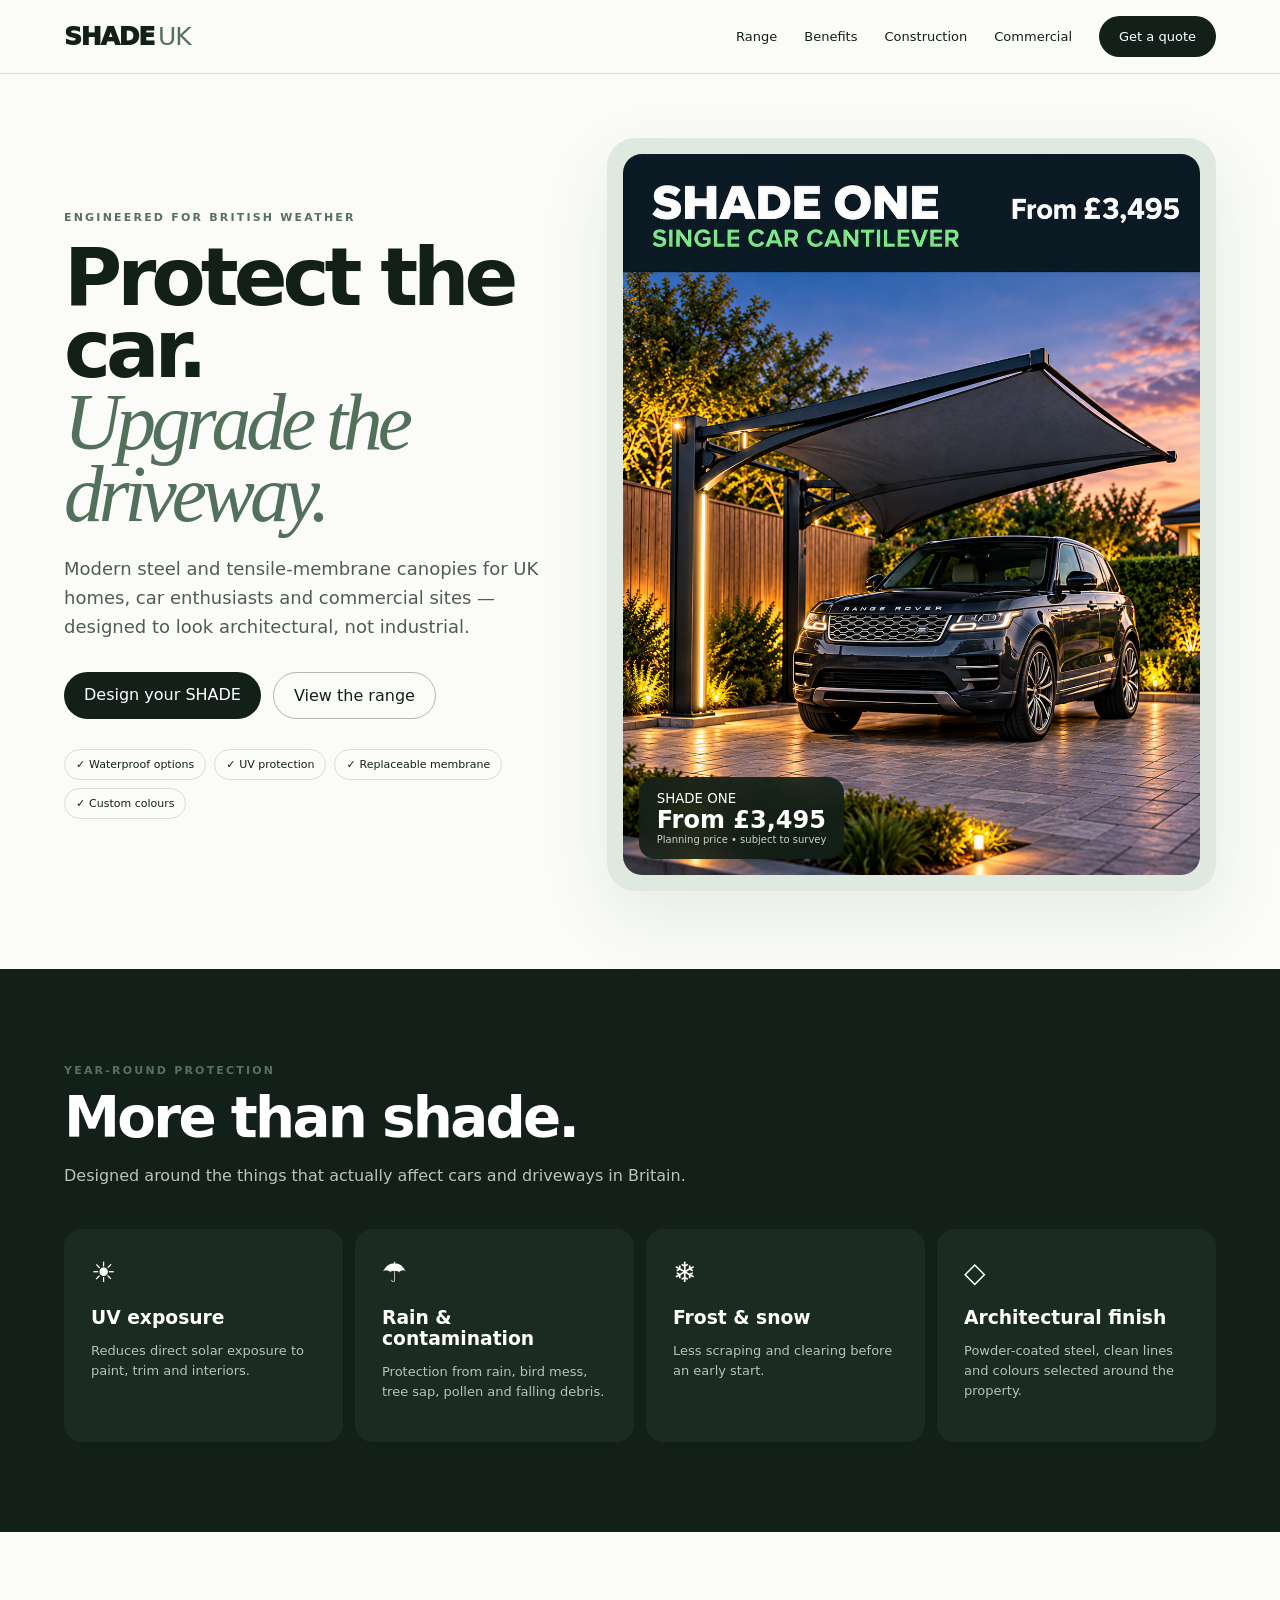
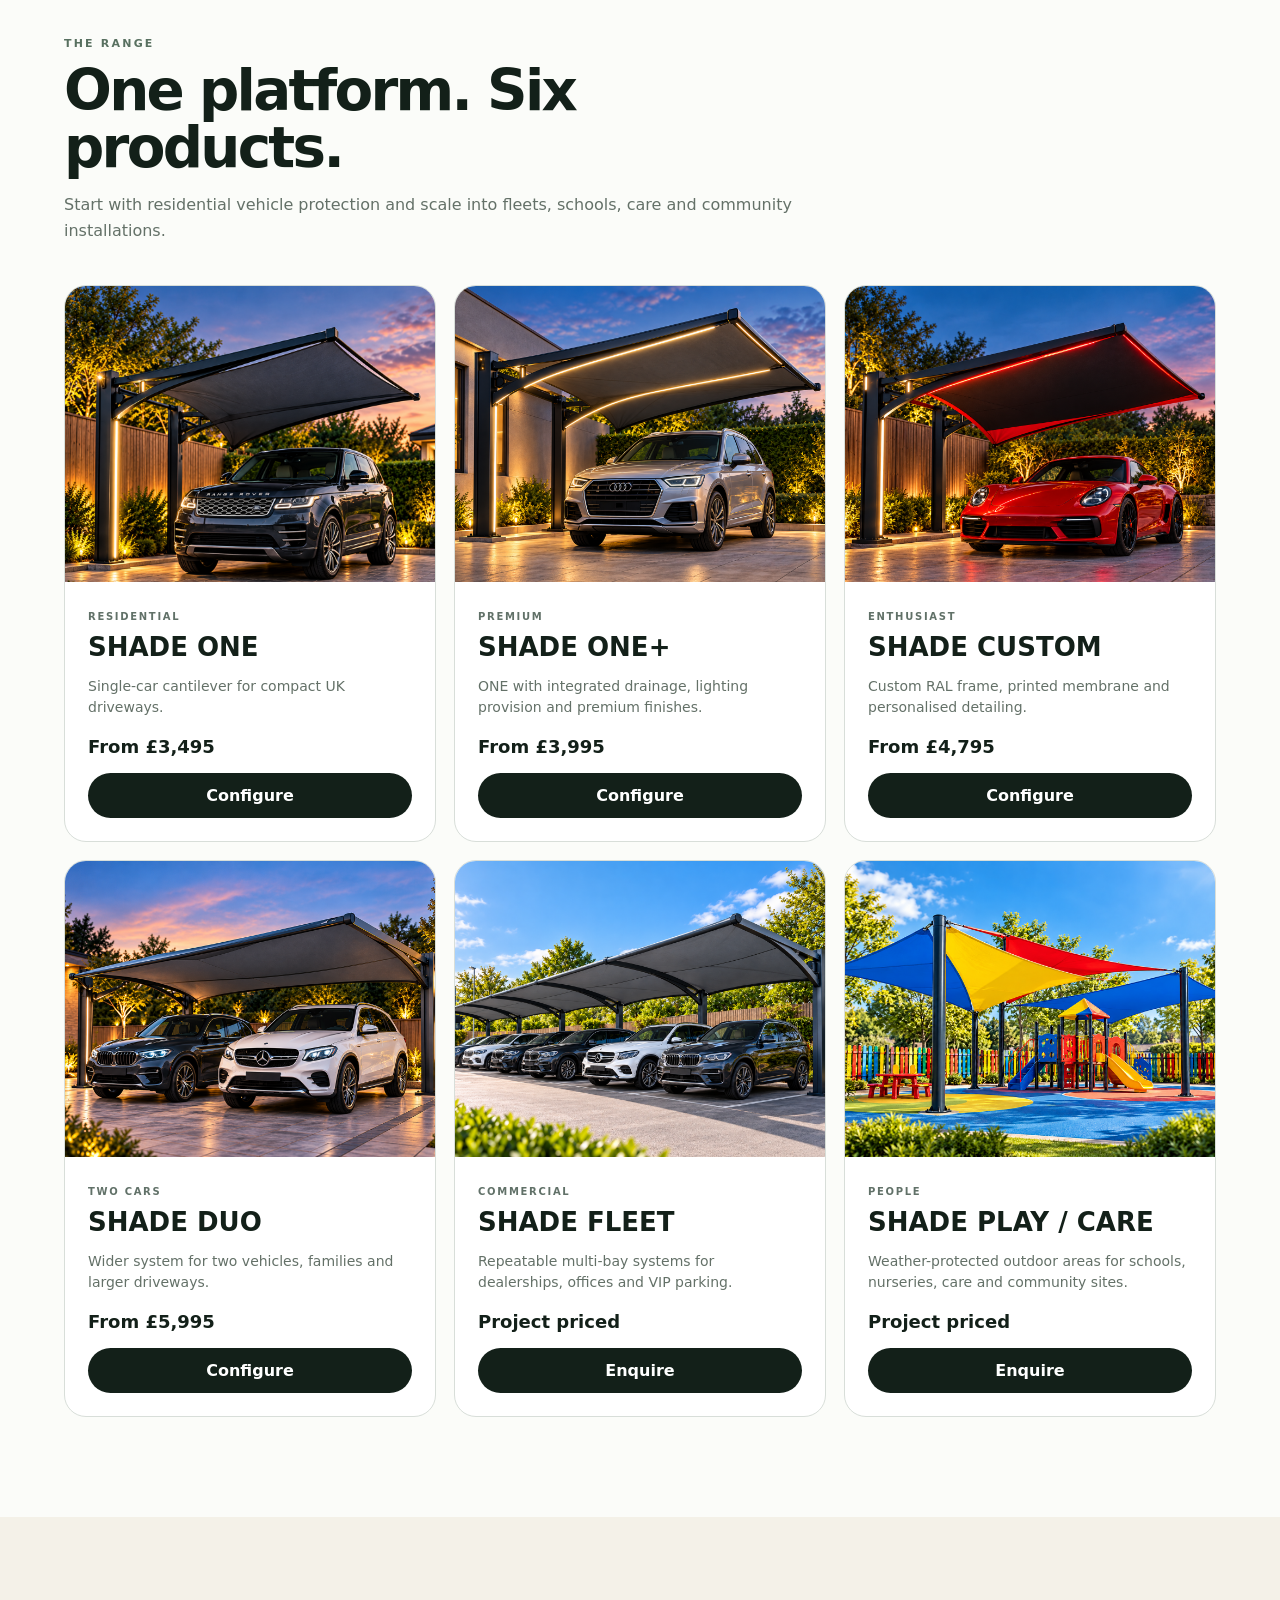
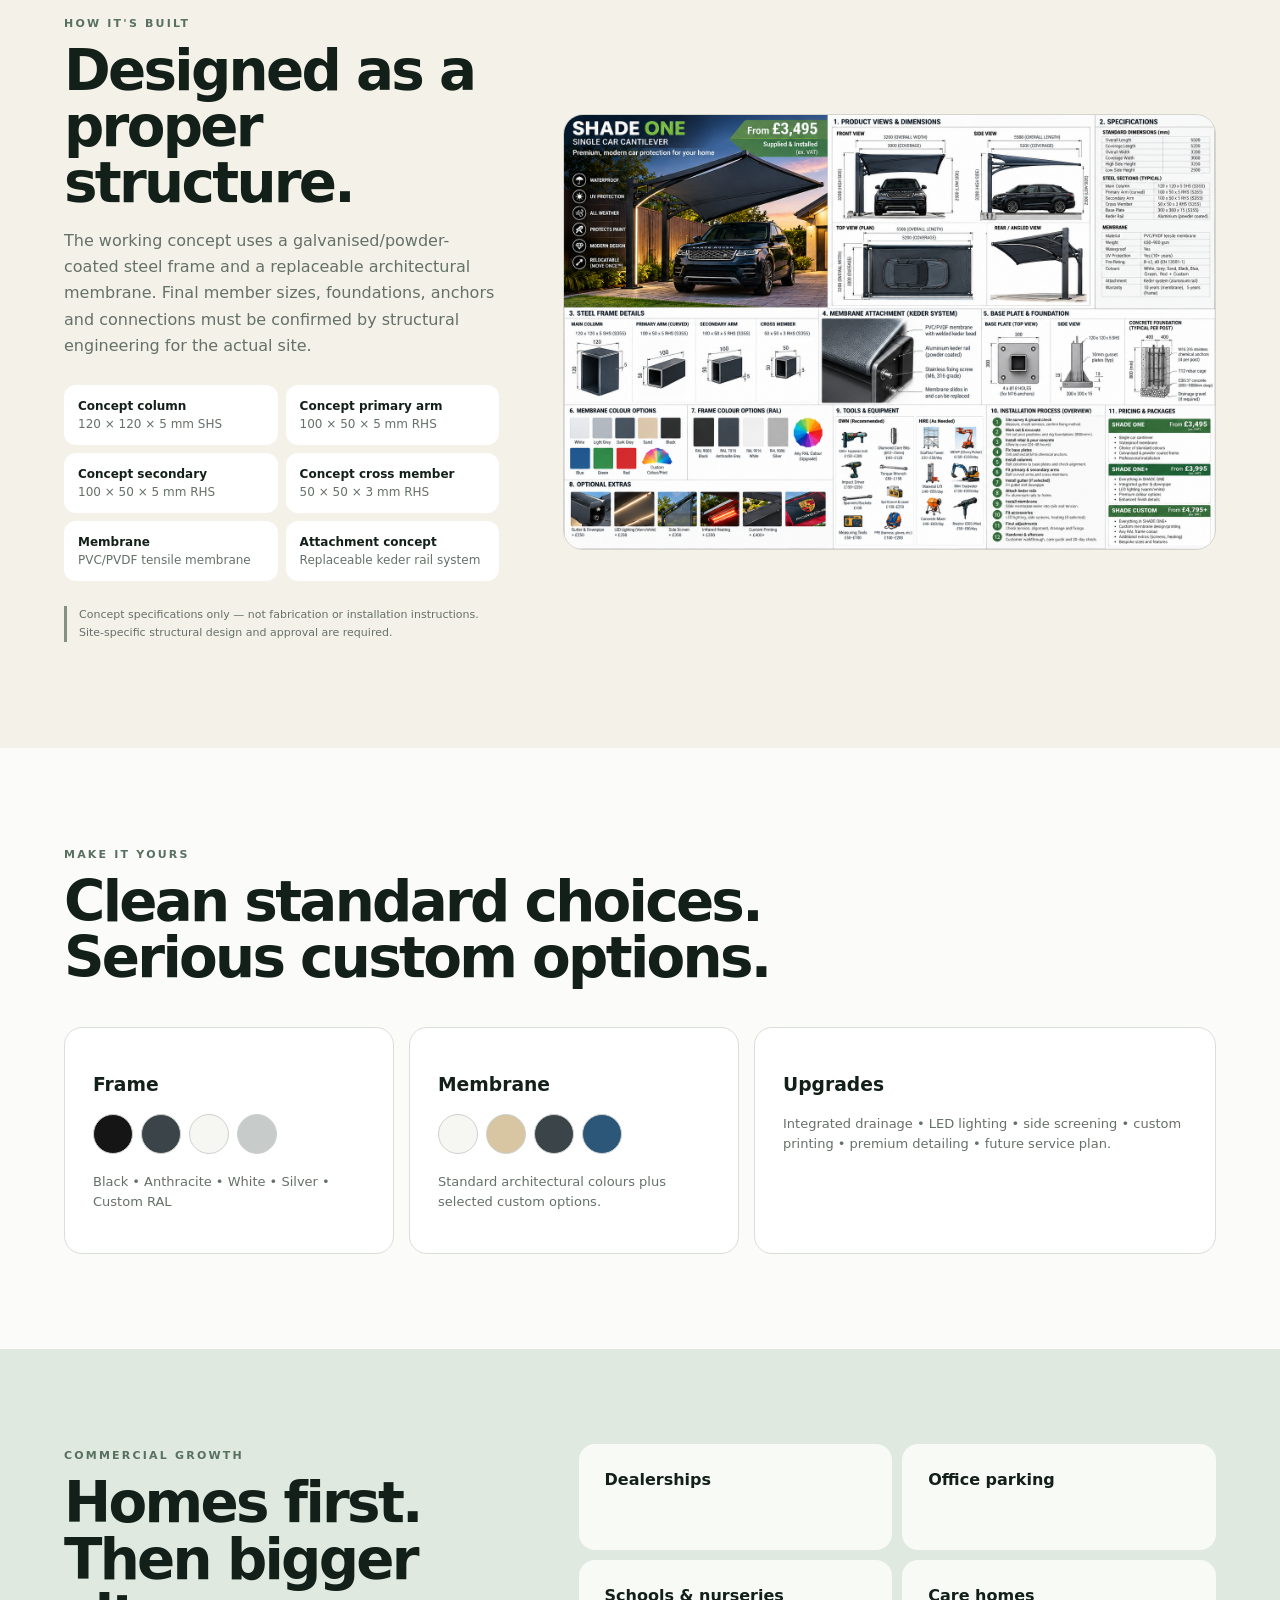
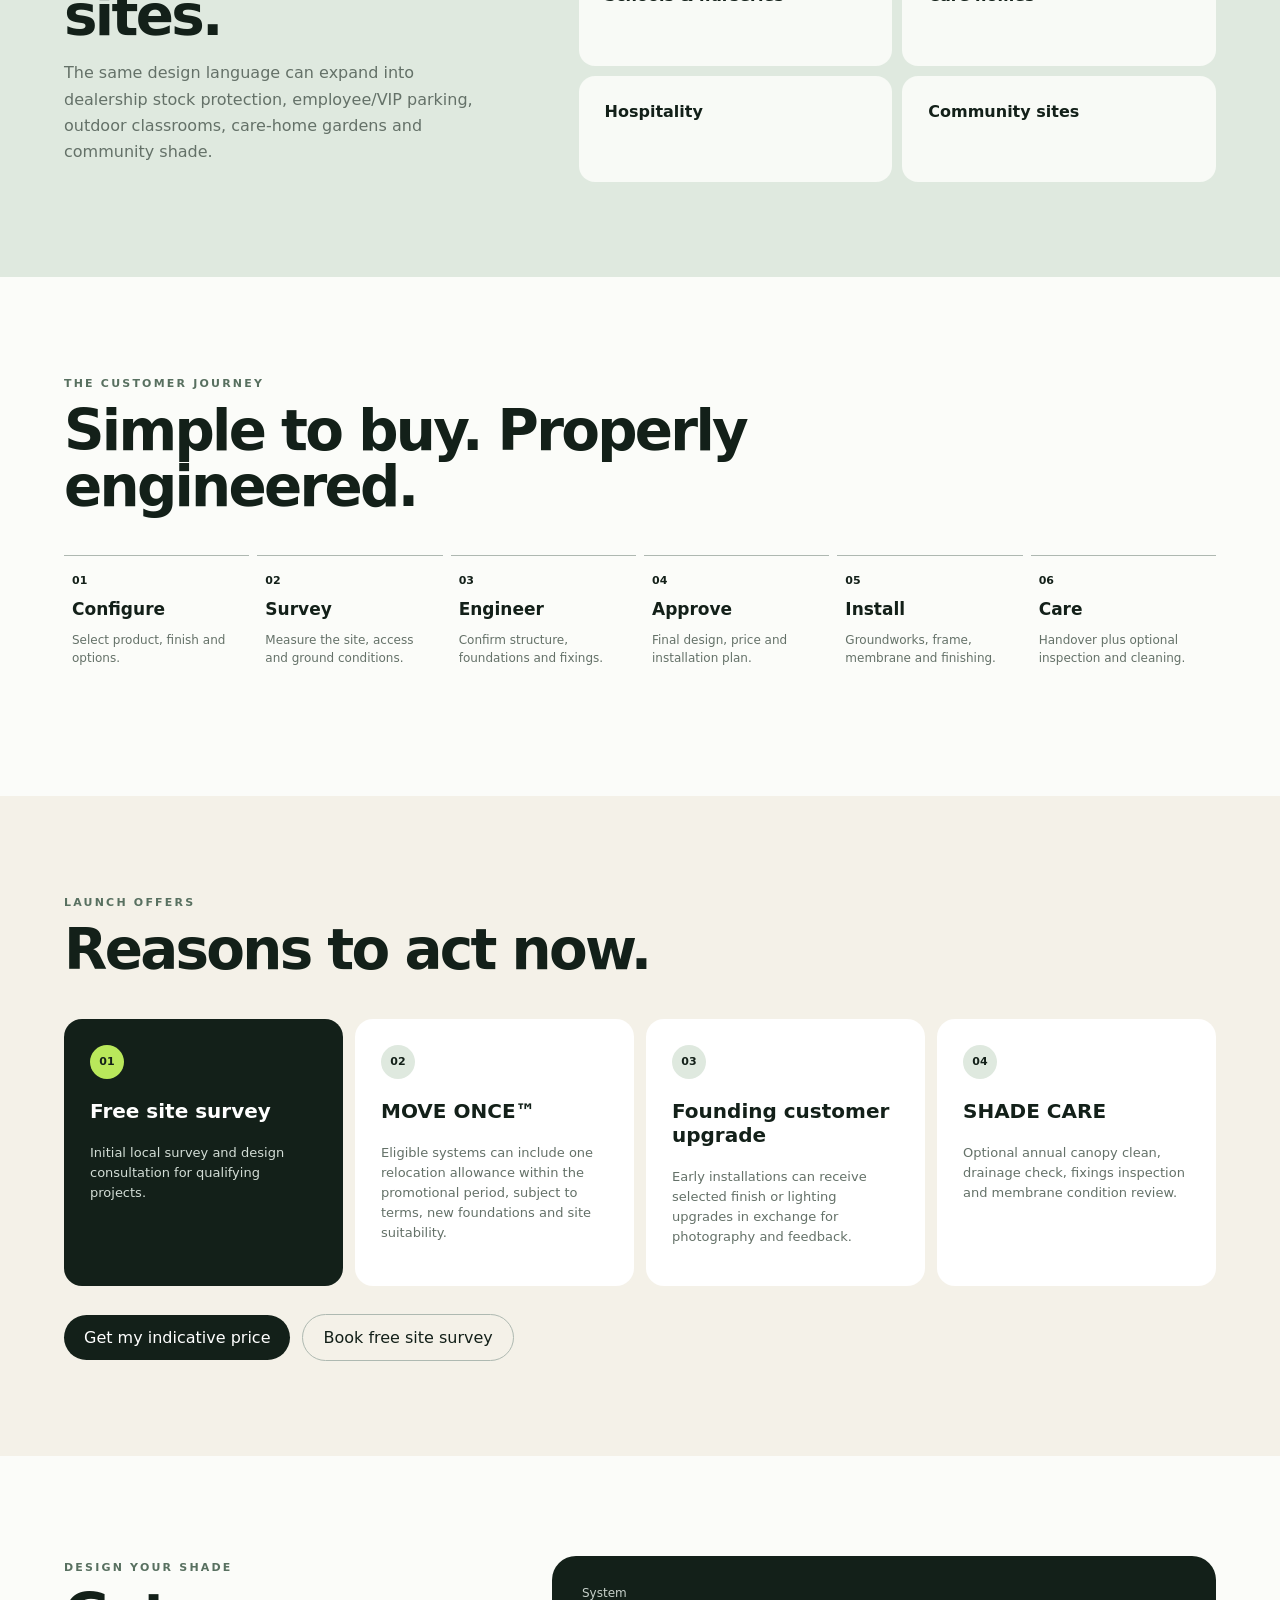
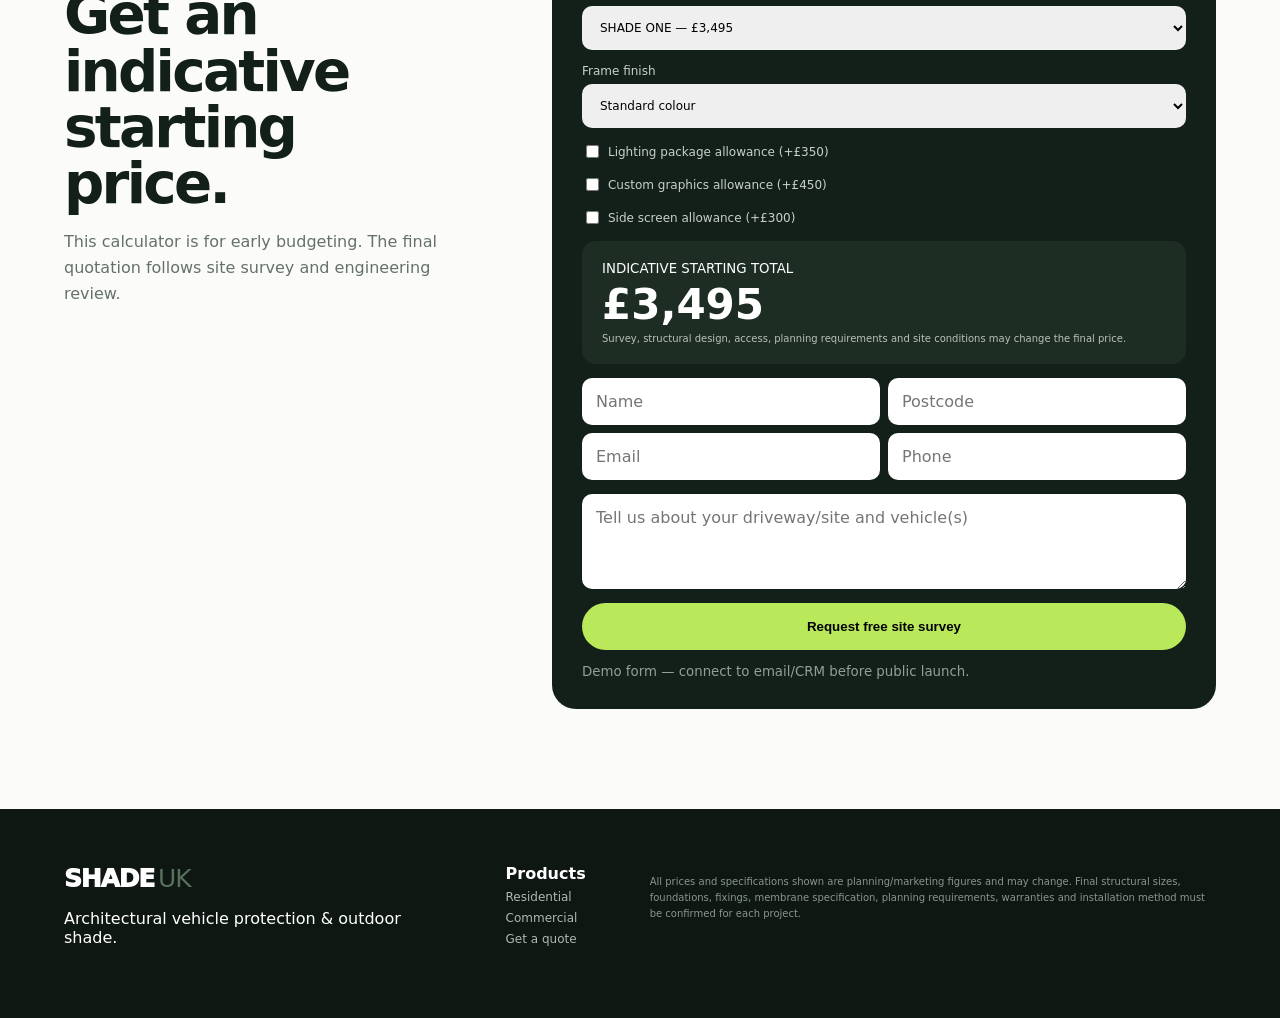
==== commit b8db4b3d: "Add files via upload" ====
--- a/index.html
+++ b/index.html
@@ -45,12 +45,12 @@
 <section id="range" class="range">
  <div class="sectionhead"><span>THE RANGE</span><h2>One platform. Six products.</h2><p>Start with residential vehicle protection and scale into fleets, schools, care and community installations.</p></div>
  <div class="product-grid">
-  <article class="product"><img src="assets/shade_one_luxury_twilight_carport.png" alt="SHADE ONE"><div><span>RESIDENTIAL</span><h3>SHADE ONE</h3><p>Single-car cantilever for compact UK driveways.</p><strong>From £3,495</strong><button data-system="SHADE ONE" data-price="3495">Configure</button></div></article>
-  <article class="product"><img src="assets/shade_one_plus.png" alt=""><div><span>PREMIUM</span><h3>SHADE ONE+</h3><p>ONE with integrated drainage, lighting provision and premium finishes.</p><strong>From £3,995</strong><button data-system="SHADE ONE+" data-price="3995">Configure</button></div></article>
-  <article class="product"><img src="assets/shade_custom.png" alt=""><div><span>ENTHUSIAST</span><h3>SHADE CUSTOM</h3><p>Custom RAL frame, printed membrane and personalised detailing.</p><strong>From £4,795</strong><button data-system="SHADE CUSTOM" data-price="4795">Configure</button></div></article>
-  <article class="product"><img src="assets/shade_duo.png" alt=""><div><span>TWO CARS</span><h3>SHADE DUO</h3><p>Wider system for two vehicles, families and larger driveways.</p><strong>From £5,995</strong><button data-system="SHADE DUO" data-price="5995">Configure</button></div></article>
-  <article class="product"><img src="assets/shade_fleet.png" alt=""><div><span>COMMERCIAL</span><h3>SHADE FLEET</h3><p>Repeatable multi-bay systems for dealerships, offices and VIP parking.</p><strong>Project priced</strong><button data-system="SHADE FLEET" data-price="10000">Enquire</button></div></article>
-  <article class="product"><img src="assets/shade_play_care.png" alt=""><div><span>PEOPLE</span><h3>SHADE PLAY / CARE</h3><p>Weather-protected outdoor areas for schools, nurseries, care and community sites.</p><strong>Project priced</strong><button data-system="SHADE PLAY / CARE" data-price="4500">Enquire</button></div></article>
+  <article class="product" data-product="one" tabindex="0" role="link"><img src="assets/shade_one_luxury_twilight_carport.png" alt="SHADE ONE"><div><span>RESIDENTIAL</span><h3>SHADE ONE</h3><p>Single-car cantilever for compact UK driveways.</p><strong>From £3,495</strong><button data-system="SHADE ONE" data-price="3495">Configure</button></div></article>
+  <article class="product" data-product="one-plus" tabindex="0" role="link"><img src="assets/shade_one_plus.png" alt=""><div><span>PREMIUM</span><h3>SHADE ONE+</h3><p>ONE with integrated drainage, lighting provision and premium finishes.</p><strong>From £3,995</strong><button data-system="SHADE ONE+" data-price="3995">Configure</button></div></article>
+  <article class="product" data-product="custom" tabindex="0" role="link"><img src="assets/shade_custom.png" alt=""><div><span>ENTHUSIAST</span><h3>SHADE CUSTOM</h3><p>Custom RAL frame, printed membrane and personalised detailing.</p><strong>From £4,795</strong><button data-system="SHADE CUSTOM" data-price="4795">Configure</button></div></article>
+  <article class="product" data-product="duo" tabindex="0" role="link"><img src="assets/shade_duo.png" alt=""><div><span>TWO CARS</span><h3>SHADE DUO</h3><p>Wider system for two vehicles, families and larger driveways.</p><strong>From £5,995</strong><button data-system="SHADE DUO" data-price="5995">Configure</button></div></article>
+  <article class="product" data-product="fleet" tabindex="0" role="link"><img src="assets/shade_fleet.png" alt=""><div><span>COMMERCIAL</span><h3>SHADE FLEET</h3><p>Repeatable multi-bay systems for dealerships, offices and VIP parking.</p><strong>Project priced</strong><button data-system="SHADE FLEET" data-price="10000">Enquire</button></div></article>
+  <article class="product" data-product="play-care" tabindex="0" role="link"><img src="assets/shade_play_care.png" alt=""><div><span>PEOPLE</span><h3>SHADE PLAY / CARE</h3><p>Weather-protected outdoor areas for schools, nurseries, care and community sites.</p><strong>Project priced</strong><button data-system="SHADE PLAY / CARE" data-price="4500">Enquire</button></div></article>
  </div>
 </section>
 
--- a/style.css
+++ b/style.css
@@ -1 +1,100 @@
-:root{--ink:#132019;--forest:#203b2b;--sage:#dfe9df;--cream:#f4f1e8;--acid:#b9e85b;--muted:#647168;--line:#d8ded9;--white:#fff}*{box-sizing:border-box}html{scroll-behavior:smooth}body{margin:0;font-family:Inter,ui-sans-serif,system-ui,-apple-system,BlinkMacSystemFont,"Segoe UI",sans-serif;color:var(--ink);background:#fbfcf9}a{color:inherit}img{max-width:100%}header{height:74px;padding:0 5vw;display:flex;align-items:center;justify-content:space-between;position:sticky;top:0;z-index:30;background:#fbfcf9ee;backdrop-filter:blur(14px);border-bottom:1px solid var(--line)}.brand{text-decoration:none;font-size:25px;font-weight:950;letter-spacing:-1.2px}.brand span{font-weight:400;margin-left:4px;color:#55715e}nav{display:flex;gap:25px;align-items:center}nav a{text-decoration:none;font-size:13px}.pill,.cta,.product-link{padding:13px 20px;border-radius:999px;background:var(--ink);color:white;text-decoration:none;display:inline-block;font-weight:750}.ghost{padding:13px 20px;border:1px solid #aeb9b1;border-radius:999px;text-decoration:none;display:inline-block}.menu{display:none;border:0;background:none;font-size:24px}.hero{padding:64px 5vw 78px;display:grid;grid-template-columns:.88fr 1.12fr;gap:5vw;align-items:center}.eyebrow,.sectionhead>span,.construction-copy>span,.page-kicker,.final-cta>span{font-size:11px;font-weight:850;letter-spacing:2.2px;color:#587060}.hero h1,.page-hero h1{font-size:clamp(52px,6.2vw,94px);line-height:.91;letter-spacing:-5px;margin:18px 0 25px}.hero h1 em{font-family:Georgia,serif;font-weight:400;color:#52705c}.hero-copy>p,.page-hero p{font-size:18px;line-height:1.6;color:#4f5c54;max-width:700px}.actions{display:flex;gap:12px;margin:30px 0}.proof{display:flex;flex-wrap:wrap;gap:8px}.proof span{font-size:11px;border:1px solid var(--line);border-radius:999px;padding:8px 11px}.proof span:before{content:"✓ ";font-weight:900}.hero-card{position:relative;background:var(--sage);padding:16px;border-radius:28px;box-shadow:0 25px 70px #203b2b18}.hero-card img{display:block;width:100%;border-radius:19px}.hero-price{position:absolute;left:32px;bottom:32px;background:#132019e8;color:white;border-radius:16px;padding:14px 18px}.hero-price>*{display:block}.hero-price strong{font-size:24px}.hero-price span{font-size:10px;color:#c7d2ca}.sectionhead{max-width:800px;margin-bottom:40px}.sectionhead h2,.construction h2,.final-cta h2,.content-section h2{font-size:clamp(38px,4.4vw,66px);letter-spacing:-2.7px;line-height:1;margin:12px 0}.sectionhead p,.construction p,.content-section p{color:var(--muted);line-height:1.65}.benefits{padding:90px 5vw;background:var(--ink);color:white}.benefits .sectionhead p{color:#b8c4bc}.benefit-grid{display:grid;grid-template-columns:repeat(4,1fr);gap:12px}.benefit-grid article{padding:27px;border-radius:18px;background:#1c2b22}.benefit-grid b{font-size:28px}.benefit-grid p{font-size:13px;line-height:1.55;color:#b7c1bb}.range,.audience,.process,.offers,.content-section{padding:100px 5vw}.product-grid{display:grid;grid-template-columns:repeat(3,1fr);gap:18px}.product{border:1px solid var(--line);background:white;border-radius:22px;overflow:hidden;transition:.2s}.product:hover{transform:translateY(-4px);box-shadow:0 18px 45px #13201913}.product img{width:100%;aspect-ratio:1.25/1;object-fit:cover;background:#eef2ee}.product>div{padding:23px}.product span{font-size:10px;letter-spacing:1.7px;font-weight:850;color:#617168}.product h3{font-size:26px;margin:8px 0}.product p{font-size:14px;color:var(--muted);min-height:44px;line-height:1.5}.product strong{display:block;font-size:18px;margin:16px 0}.product-link{width:100%;text-align:center}.audience{background:var(--sage)}.audience-grid,.cards{display:grid;grid-template-columns:repeat(4,1fr);gap:12px}.audience-grid a,.cards article{background:white;border-radius:18px;padding:28px;text-decoration:none}.audience-grid b,.audience-grid span{display:block}.audience-grid b{font-size:20px}.audience-grid span{font-size:13px;color:var(--muted);line-height:1.5;margin-top:9px}.construction{padding:95px 5vw;background:var(--cream);display:grid;grid-template-columns:.8fr 1.2fr;gap:5vw;align-items:center}.construction img{width:100%;border-radius:20px;border:1px solid #d4d4cd}.process ol{list-style:none;padding:0;display:grid;grid-template-columns:repeat(6,1fr);gap:8px}.process li{border-top:1px solid #aeb8b1;padding:18px 8px;display:grid;gap:12px}.process li b{font-size:11px}.process li span{font-size:12px;color:var(--muted);line-height:1.5}.offers{background:var(--cream)}.offer-grid{display:grid;grid-template-columns:repeat(4,1fr);gap:12px}.offer-grid article{background:white;border-radius:18px;padding:26px}.offer-grid p,.cards p{font-size:13px;color:var(--muted);line-height:1.55}.final-cta{padding:95px 5vw;background:var(--forest);color:white;text-align:center}.final-cta>span{color:#b9e85b}.final-cta p{color:#bdc8c0}.light{background:white;color:var(--ink)}footer{padding:55px 5vw;background:#0f1712;color:white;display:grid;grid-template-columns:1fr auto 1.5fr;gap:5vw}footer div:nth-child(2){display:grid;gap:7px}footer div:nth-child(2) a{font-size:12px;color:#aeb9b1;text-decoration:none}.fine{font-size:10px;color:#89968d;line-height:1.6}.mobile-cta{display:none}.page-hero{padding:80px 5vw 60px;background:var(--cream)}.page-hero.compact h1{font-size:clamp(46px,5vw,72px)}.content-section.alt{background:var(--sage)}.cards{grid-template-columns:repeat(3,1fr)}.cards article h3{margin-top:0}.product-detail{padding:55px 5vw 90px;display:grid;grid-template-columns:1.15fr .85fr;gap:5vw;align-items:start}.product-detail>img{border-radius:24px;width:100%}.product-info h1{font-size:clamp(46px,5vw,76px);letter-spacing:-3px;margin:5px 0}.price{font-size:27px;font-weight:850}.feature-list{padding:0;list-style:none}.feature-list li{padding:12px 0;border-bottom:1px solid var(--line)}.feature-list li:before{content:"✓";margin-right:10px}.tabs{display:flex;gap:8px;flex-wrap:wrap;margin:25px 0}.tabs span{border:1px solid var(--line);padding:9px 12px;border-radius:999px;font-size:12px}.config-wrap{padding:55px 5vw 100px;display:grid;grid-template-columns:.65fr 1.35fr;gap:5vw}.config{background:var(--ink);color:white;border-radius:24px;padding:30px}.steps{display:flex;gap:6px;margin-bottom:25px}.steps i{height:4px;flex:1;background:#405047;border-radius:10px}.steps i.on{background:var(--acid)}.step{display:none}.step.active{display:block}.choice-grid{display:grid;grid-template-columns:1fr 1fr;gap:9px}.choice{padding:16px;border:1px solid #4c5c52;border-radius:12px;cursor:pointer}.choice input{margin-right:8px}.config input,.config select,.config textarea{width:100%;padding:14px;border:0;border-radius:10px;margin:5px 0 12px;font:inherit}.config textarea{min-height:100px}.config-controls{display:flex;justify-content:space-between;margin-top:20px}.config-controls button{padding:13px 20px;border:0;border-radius:999px;font-weight:800}.next{background:var(--acid)}.estimate-box{background:#1d2d23;padding:22px;border-radius:16px;margin-top:20px}.estimate-box strong{font-size:42px;display:block}.faq{max-width:950px}.faq details{border-bottom:1px solid var(--line);padding:20px 0}.faq summary{font-weight:800;cursor:pointer}.faq details p{max-width:800px}.gallery-grid{display:grid;grid-template-columns:repeat(3,1fr);gap:12px}.gallery-grid img{border-radius:18px;width:100%;height:300px;object-fit:cover}.notice{padding:18px;border-radius:14px;background:#fff5d9;border:1px solid #ead9a6;font-size:12px;line-height:1.6}.sticky-product{position:sticky;top:95px}.local-grid{display:grid;grid-template-columns:repeat(4,1fr);gap:8px}.local-grid a{padding:15px;border:1px solid var(--line);border-radius:12px;text-decoration:none;background:white}@media(max-width:950px){nav{display:none;position:absolute;top:74px;left:0;right:0;background:white;padding:20px 5vw;flex-direction:column;align-items:stretch;border-bottom:1px solid var(--line)}nav.open{display:flex}.menu{display:block}.hero,.construction,.product-detail,.config-wrap{grid-template-columns:1fr}.product-grid{grid-template-columns:1fr 1fr}.benefit-grid,.offer-grid,.audience-grid,.cards{grid-template-columns:1fr 1fr}.process ol{grid-template-columns:repeat(3,1fr)}footer{grid-template-columns:1fr}.hero-price{position:static;margin-top:10px}.sticky-product{position:static}.local-grid{grid-template-columns:1fr 1fr}}@media(max-width:600px){body{padding-bottom:62px}header{padding:0 20px}.hero,.benefits,.range,.audience,.construction,.process,.offers,.content-section,.product-detail,.config-wrap,.page-hero{padding-left:20px;padding-right:20px}.hero{padding-top:38px}.hero h1,.page-hero h1{font-size:49px;letter-spacing:-3px}.actions{flex-direction:column;text-align:center}.product-grid,.benefit-grid,.offer-grid,.audience-grid,.cards,.process ol,.choice-grid,.gallery-grid,.local-grid{grid-template-columns:1fr}.product p{min-height:auto}.hero-card{padding:9px;border-radius:18px}.mobile-cta{display:grid;grid-template-columns:1fr 1fr;position:fixed;bottom:0;left:0;right:0;z-index:50;background:white;padding:8px;box-shadow:0 -8px 25px #0002}.mobile-cta a{text-align:center;padding:12px 6px;border-radius:999px;background:var(--ink);color:white;text-decoration:none;font-size:12px;font-weight:800}.mobile-cta a:last-child{background:var(--acid);color:var(--ink)}.gallery-grid img{height:auto}}+:root{--ink:#132019;--forest:#203b2b;--sage:#dfe9df;--cream:#f4f1e8;--acid:#b9e85b;--muted:#647168;--line:#d8ded9;--white:#fff}
+*{box-sizing:border-box}html{scroll-behavior:smooth}body{margin:0;font-family:Inter,ui-sans-serif,system-ui,-apple-system,BlinkMacSystemFont,"Segoe UI",sans-serif;color:var(--ink);background:#fbfcf9}a{color:inherit}
+header{height:74px;padding:0 5vw;display:flex;align-items:center;justify-content:space-between;position:sticky;top:0;z-index:20;background:#fbfcf9ee;backdrop-filter:blur(14px);border-bottom:1px solid var(--line)}
+.brand{text-decoration:none;font-size:25px;font-weight:950;letter-spacing:-1.2px}.brand span{font-weight:400;margin-left:4px;color:#55715e}nav{display:flex;gap:27px;align-items:center}nav a{text-decoration:none;font-size:13px}.pill,.cta{padding:13px 20px;border-radius:999px;background:var(--ink);color:white;text-decoration:none}.menu{display:none;border:0;background:none;font-size:24px}
+.hero{padding:64px 5vw 78px;display:grid;grid-template-columns:.88fr 1.12fr;gap:5vw;align-items:center}.eyebrow,.sectionhead>span,.construction-copy>span,.commercial>div>span,.quote-copy>span{font-size:11px;font-weight:850;letter-spacing:2.2px;color:#587060}.hero h1{font-size:clamp(52px,6.2vw,94px);line-height:.91;letter-spacing:-5px;margin:18px 0 25px}.hero h1 em{font-family:Georgia,serif;font-weight:400;color:#52705c}.hero-copy>p{font-size:18px;line-height:1.6;color:#4f5c54;max-width:630px}.actions{display:flex;gap:12px;margin:30px 0}.ghost{padding:13px 20px;border:1px solid #aeb9b1;border-radius:999px;text-decoration:none}.proof{display:flex;flex-wrap:wrap;gap:8px}.proof span{font-size:11px;border:1px solid var(--line);border-radius:999px;padding:8px 11px}.proof span:before{content:"✓ ";font-weight:900}.hero-card{position:relative;background:var(--sage);padding:16px;border-radius:28px;box-shadow:0 25px 70px #203b2b18}.hero-card img{display:block;width:100%;border-radius:19px}.hero-price{position:absolute;left:32px;bottom:32px;background:#132019e8;color:white;border-radius:16px;padding:14px 18px;backdrop-filter:blur(10px)}.hero-price>*{display:block}.hero-price strong{font-size:24px}.hero-price span{font-size:10px;color:#c7d2ca}
+section{scroll-margin-top:74px}.sectionhead{max-width:780px;margin-bottom:40px}.sectionhead h2,.construction h2,.commercial h2,.quote h2{font-size:clamp(38px,4.4vw,66px);letter-spacing:-2.7px;line-height:1;margin:12px 0}.sectionhead p,.construction p,.commercial p,.quote-copy p{color:var(--muted);line-height:1.65}
+.benefits{padding:90px 5vw;background:var(--ink);color:white}.benefits .sectionhead p{color:#b8c4bc}.benefit-grid{display:grid;grid-template-columns:repeat(4,1fr);gap:12px}.benefit-grid article{padding:27px;border-radius:18px;background:#1c2b22}.benefit-grid b{font-size:28px}.benefit-grid h3{margin:18px 0 8px}.benefit-grid p{font-size:13px;line-height:1.55;color:#b7c1bb}
+.range{padding:100px 5vw}.product-grid{display:grid;grid-template-columns:repeat(3,1fr);gap:18px}.product{border:1px solid var(--line);background:white;border-radius:22px;overflow:hidden;transition:.2s}.product:hover{transform:translateY(-4px);box-shadow:0 18px 45px #13201913}.product img{width:100%;aspect-ratio:1.25/1;object-fit:cover;display:block;background:#eef2ee}.product>div{padding:23px}.product span{font-size:10px;letter-spacing:1.7px;font-weight:850;color:#617168}.product h3{font-size:26px;margin:8px 0}.product p{font-size:14px;color:var(--muted);min-height:44px;line-height:1.5}.product strong{display:block;font-size:18px;margin:16px 0}.product button{width:100%;border:0;border-radius:999px;padding:13px;background:var(--ink);color:white;font-weight:800;cursor:pointer}
+.construction{padding:95px 5vw;background:var(--cream);display:grid;grid-template-columns:.8fr 1.2fr;gap:5vw;align-items:center}.construction img{width:100%;border-radius:20px;border:1px solid #d4d4cd}.specs{display:grid;grid-template-columns:1fr 1fr;gap:8px;margin:25px 0}.specs div{background:white;padding:14px;border-radius:12px}.specs b,.specs span{display:block;font-size:12px}.specs span{color:var(--muted);margin-top:4px}.warning{font-size:11px!important;border-left:3px solid #829180;padding-left:12px}
+.options{padding:95px 5vw}.option-grid{display:grid;grid-template-columns:1fr 1fr 1.4fr;gap:15px}.option-grid article{padding:28px;border:1px solid var(--line);border-radius:18px;background:white}.option-grid p{color:var(--muted);font-size:13px;line-height:1.55}.swatches{display:flex;gap:8px;margin:18px 0}.swatches i{width:40px;height:40px;border-radius:50%;border:1px solid #ccd2ce}.black{background:#151515}.anth{background:#3b4448}.white{background:#f6f6f2}.silver{background:#c7cbca}.sand{background:#d8c5a2}.blue{background:#2d5778}
+.commercial{padding:95px 5vw;background:#dfe9df;display:grid;grid-template-columns:.8fr 1.2fr;gap:7vw}.commercial-cards{display:grid;grid-template-columns:repeat(2,1fr);gap:10px}.commercial-cards article{padding:26px;background:#f8faf6;border-radius:16px;font-weight:800}
+.process{padding:95px 5vw}.process ol{list-style:none;padding:0;display:grid;grid-template-columns:repeat(6,1fr);gap:8px}.process li{border-top:1px solid #aeb8b1;padding:18px 8px;display:grid;gap:12px}.process li b{font-size:11px}.process li strong{font-size:17px}.process li span{font-size:12px;color:var(--muted);line-height:1.5}
+.offers{padding:95px 5vw;background:var(--cream)}.offer-grid{display:grid;grid-template-columns:repeat(4,1fr);gap:12px}.offer-grid article{background:white;border-radius:18px;padding:26px}.offer-grid article>span{font-size:11px;font-weight:900}.offer-grid h3{font-size:20px}.offer-grid p{font-size:13px;color:var(--muted);line-height:1.55}
+.quote{padding:100px 5vw;display:grid;grid-template-columns:.75fr 1.25fr;gap:7vw}.quote form{background:var(--ink);color:white;border-radius:24px;padding:30px;display:grid;gap:14px}.quote label{font-size:12px;color:#c7d0ca;display:grid;gap:6px}.quote select,.quote input,.quote textarea{width:100%;border:0;border-radius:10px;padding:14px;font:inherit}.check{display:flex!important;grid-template-columns:auto 1fr!important;align-items:center}.check input{width:auto}.estimate{padding:20px;background:#1d2d23;border-radius:14px}.estimate>*{display:block}.estimate strong{font-size:42px;margin:4px 0}.estimate span{font-size:10px;color:#b7c3bb}.fields{display:grid;grid-template-columns:1fr 1fr;gap:8px}.quote textarea{min-height:95px;resize:vertical}.quote button{border:0;border-radius:999px;padding:16px;background:var(--acid);font-weight:900;cursor:pointer}.demo{color:#91a096}
+footer{padding:55px 5vw;background:#0f1712;color:white;display:grid;grid-template-columns:1fr auto 1.5fr;gap:5vw;align-items:start}footer div:nth-child(2){display:grid;gap:7px}footer div:nth-child(2) a{font-size:12px;color:#aeb9b1;text-decoration:none}.fine{font-size:10px;color:#89968d;line-height:1.6}
+@media(max-width:950px){nav{display:none}.menu{display:block}.hero,.construction,.commercial,.quote{grid-template-columns:1fr}.product-grid{grid-template-columns:1fr 1fr}.benefit-grid,.offer-grid{grid-template-columns:1fr 1fr}.process ol{grid-template-columns:repeat(3,1fr)}footer{grid-template-columns:1fr}.hero-price{position:static;margin-top:10px}}
+@media(max-width:600px){header{padding:0 20px}.hero,.benefits,.range,.construction,.options,.commercial,.process,.offers,.quote{padding-left:20px;padding-right:20px}.hero{padding-top:38px}.hero h1{font-size:50px;letter-spacing:-3px}.actions{flex-direction:column;text-align:center}.product-grid,.benefit-grid,.offer-grid,.option-grid,.commercial-cards,.process ol,.fields,.specs{grid-template-columns:1fr}.product p{min-height:auto}.hero-card{padding:9px;border-radius:18px}}
+
+
+/* ===== SHADE UK multi-page + repair layer ===== */
+img{max-width:100%}
+.page-kicker,.final-cta>span{font-size:11px;font-weight:850;letter-spacing:2.2px;color:#587060}
+.page-hero{padding:80px 5vw 60px;background:var(--cream)}
+.page-hero.compact h1{font-size:clamp(46px,5vw,72px)}
+.page-hero h1{font-size:clamp(52px,6.2vw,94px);line-height:.91;letter-spacing:-5px;margin:18px 0 25px}
+.page-hero p{font-size:18px;line-height:1.6;color:#4f5c54;max-width:760px}
+.content-section{padding:100px 5vw}.content-section.alt{background:var(--sage)}
+.content-section h2,.final-cta h2{font-size:clamp(38px,4.4vw,66px);letter-spacing:-2.7px;line-height:1;margin:12px 0}
+.cards{display:grid;grid-template-columns:repeat(3,1fr);gap:12px}
+.cards article{background:white;border-radius:18px;padding:28px;border:1px solid var(--line)}
+.cards article h3{margin-top:0}.cards p{font-size:13px;color:var(--muted);line-height:1.55}
+.final-cta{padding:95px 5vw;background:var(--forest);color:white;text-align:center}
+.final-cta>span{color:var(--acid)}.final-cta p{color:#bdc8c0}.light{background:white;color:var(--ink)}
+.product-detail{padding:55px 5vw 90px;display:grid;grid-template-columns:1.15fr .85fr;gap:5vw;align-items:start}
+.sticky-product{position:sticky;top:95px}.sticky-product img{width:100%;border-radius:24px;display:block}
+.product-info h1{font-size:clamp(46px,5vw,76px);letter-spacing:-3px;margin:5px 0}
+.price{font-size:27px;font-weight:850}
+.feature-list{padding:0;list-style:none}.feature-list li{padding:12px 0;border-bottom:1px solid var(--line)}
+.feature-list li:before{content:"✓";margin-right:10px}
+.tabs{display:flex;gap:8px;flex-wrap:wrap;margin:25px 0}.tabs span{border:1px solid var(--line);padding:9px 12px;border-radius:999px;font-size:12px}
+.notice{padding:18px;border-radius:14px;background:#fff5d9;border:1px solid #ead9a6;font-size:12px;line-height:1.6}
+.mobile-cta{display:none}
+.config-wrap{padding:55px 5vw 100px;display:grid;grid-template-columns:.65fr 1.35fr;gap:5vw}
+.config{background:var(--ink);color:white;border-radius:24px;padding:30px}
+.steps{display:flex;gap:6px;margin-bottom:25px}.steps i{height:4px;flex:1;background:#405047;border-radius:10px}.steps i.on{background:var(--acid)}
+.step{display:none}.step.active{display:block}.choice-grid{display:grid;grid-template-columns:1fr 1fr;gap:9px}
+.choice{padding:16px;border:1px solid #4c5c52;border-radius:12px;cursor:pointer}
+.config input,.config select,.config textarea{width:100%;padding:14px;border:0;border-radius:10px;margin:5px 0 12px;font:inherit}
+.config textarea{min-height:100px}.config-controls{display:flex;justify-content:space-between;margin-top:20px}
+.config-controls button,.config .next{padding:13px 20px;border:0;border-radius:999px;font-weight:800}.next{background:var(--acid)}
+.estimate-box{background:#1d2d23;padding:22px;border-radius:16px;margin-top:20px}.estimate-box strong{font-size:42px;display:block}
+.faq{max-width:950px}.faq details{border-bottom:1px solid var(--line);padding:20px 0}.faq summary{font-weight:800;cursor:pointer}
+.gallery-grid{display:grid;grid-template-columns:repeat(3,1fr);gap:12px}.gallery-grid img{border-radius:18px;width:100%;height:300px;object-fit:cover}
+.local-grid{display:grid;grid-template-columns:repeat(4,1fr);gap:8px}.local-grid a{padding:15px;border:1px solid var(--line);border-radius:12px;text-decoration:none;background:white}
+
+/* Fix product card buttons */
+.product button{width:100%;border:0;border-radius:999px;padding:13px 18px;background:var(--ink);color:#fff;font:inherit;font-weight:800;cursor:pointer}
+.product button:hover{background:var(--forest);transform:translateY(-1px)}
+
+/* Improve readability of offer 01 */
+.offer-grid article:first-child{background:var(--ink)!important;color:#fff!important;border-color:var(--ink)!important}
+.offer-grid article:first-child h3{color:#fff!important}
+.offer-grid article:first-child p{color:#d3ddd6!important}
+.offer-grid article>span{display:inline-flex;width:34px;height:34px;align-items:center;justify-content:center;border-radius:50%;background:var(--sage);font-size:11px;font-weight:900;color:var(--ink)}
+.offer-grid article:first-child>span{background:var(--acid)}
+.offer-actions{display:flex;gap:12px;align-items:center;margin-top:28px;flex-wrap:wrap}
+
+/* Keep colour-choice cards readable */
+.option-grid article{color:var(--ink)}
+.option-grid article h3{color:var(--ink)}
+.option-grid article p{color:var(--muted)}
+
+@media(max-width:950px){
+ .product-detail,.config-wrap{grid-template-columns:1fr}
+ .sticky-product{position:static}
+ .cards{grid-template-columns:1fr 1fr}
+ .local-grid{grid-template-columns:1fr 1fr}
+}
+@media(max-width:600px){
+ body{padding-bottom:62px}
+ .page-hero,.content-section,.product-detail,.config-wrap{padding-left:20px;padding-right:20px}
+ .page-hero h1{font-size:49px;letter-spacing:-3px}
+ .cards,.choice-grid,.gallery-grid,.local-grid{grid-template-columns:1fr}
+ .gallery-grid img{height:auto}
+ .mobile-cta{display:grid;grid-template-columns:1fr 1fr;position:fixed;bottom:0;left:0;right:0;z-index:50;background:white;padding:8px;box-shadow:0 -8px 25px #0002}
+ .mobile-cta a{text-align:center;padding:12px 6px;border-radius:999px;background:var(--ink);color:white;text-decoration:none;font-size:12px;font-weight:800}
+ .mobile-cta a:last-child{background:var(--acid);color:var(--ink)}
+ .offer-actions{display:grid;grid-template-columns:1fr}.offer-actions a{text-align:center}
+}
+
+
+/* Clickable product cards and gallery */
+.product[data-product]{cursor:pointer;position:relative}
+.product[data-product]:focus-visible{outline:3px solid var(--acid);outline-offset:4px}
+.product[data-product] h3{transition:color .18s ease}
+.product[data-product]:hover h3{color:#52705c}
+.gallery-link{display:block;border-radius:18px;overflow:hidden;text-decoration:none;transition:transform .18s ease,box-shadow .18s ease}
+.gallery-link:hover{transform:translateY(-3px);box-shadow:0 16px 35px #13201918}
+.gallery-link:focus-visible{outline:3px solid var(--acid);outline-offset:4px}
+.gallery-link img{display:block;width:100%}
